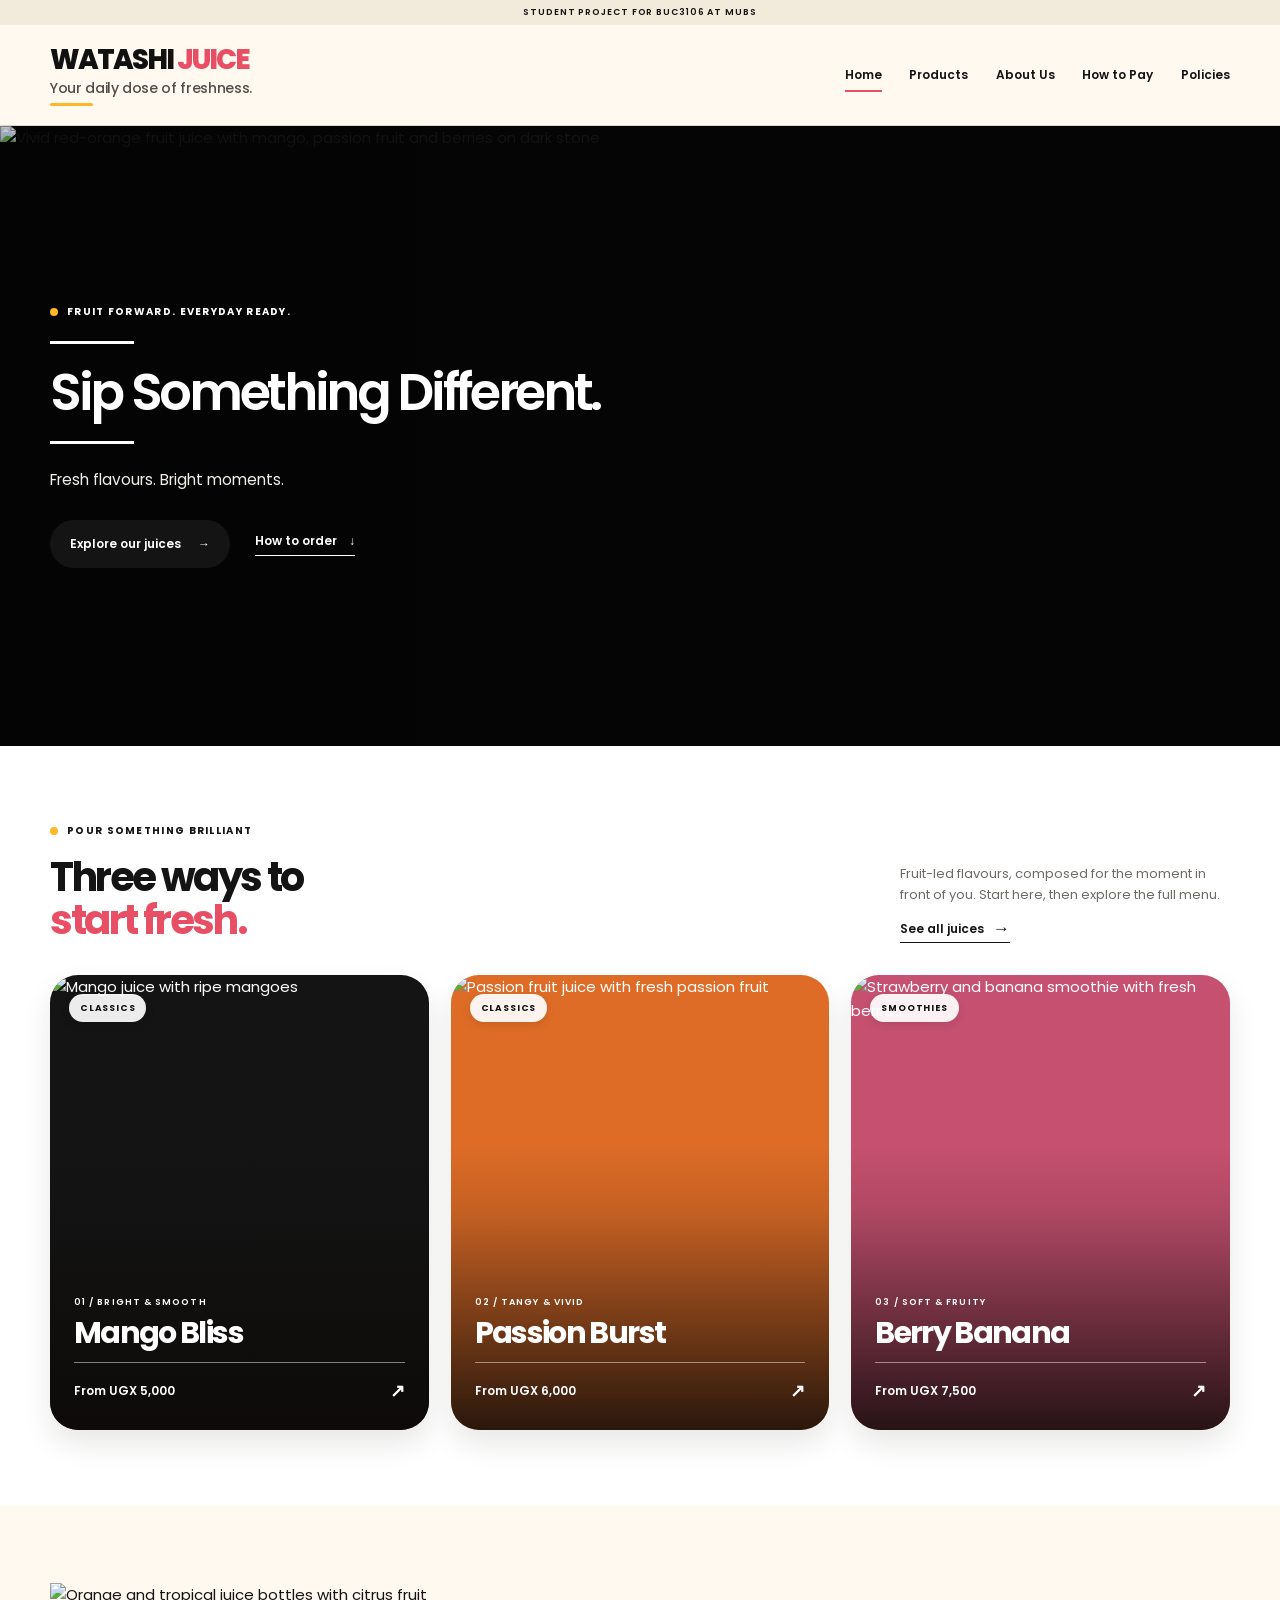
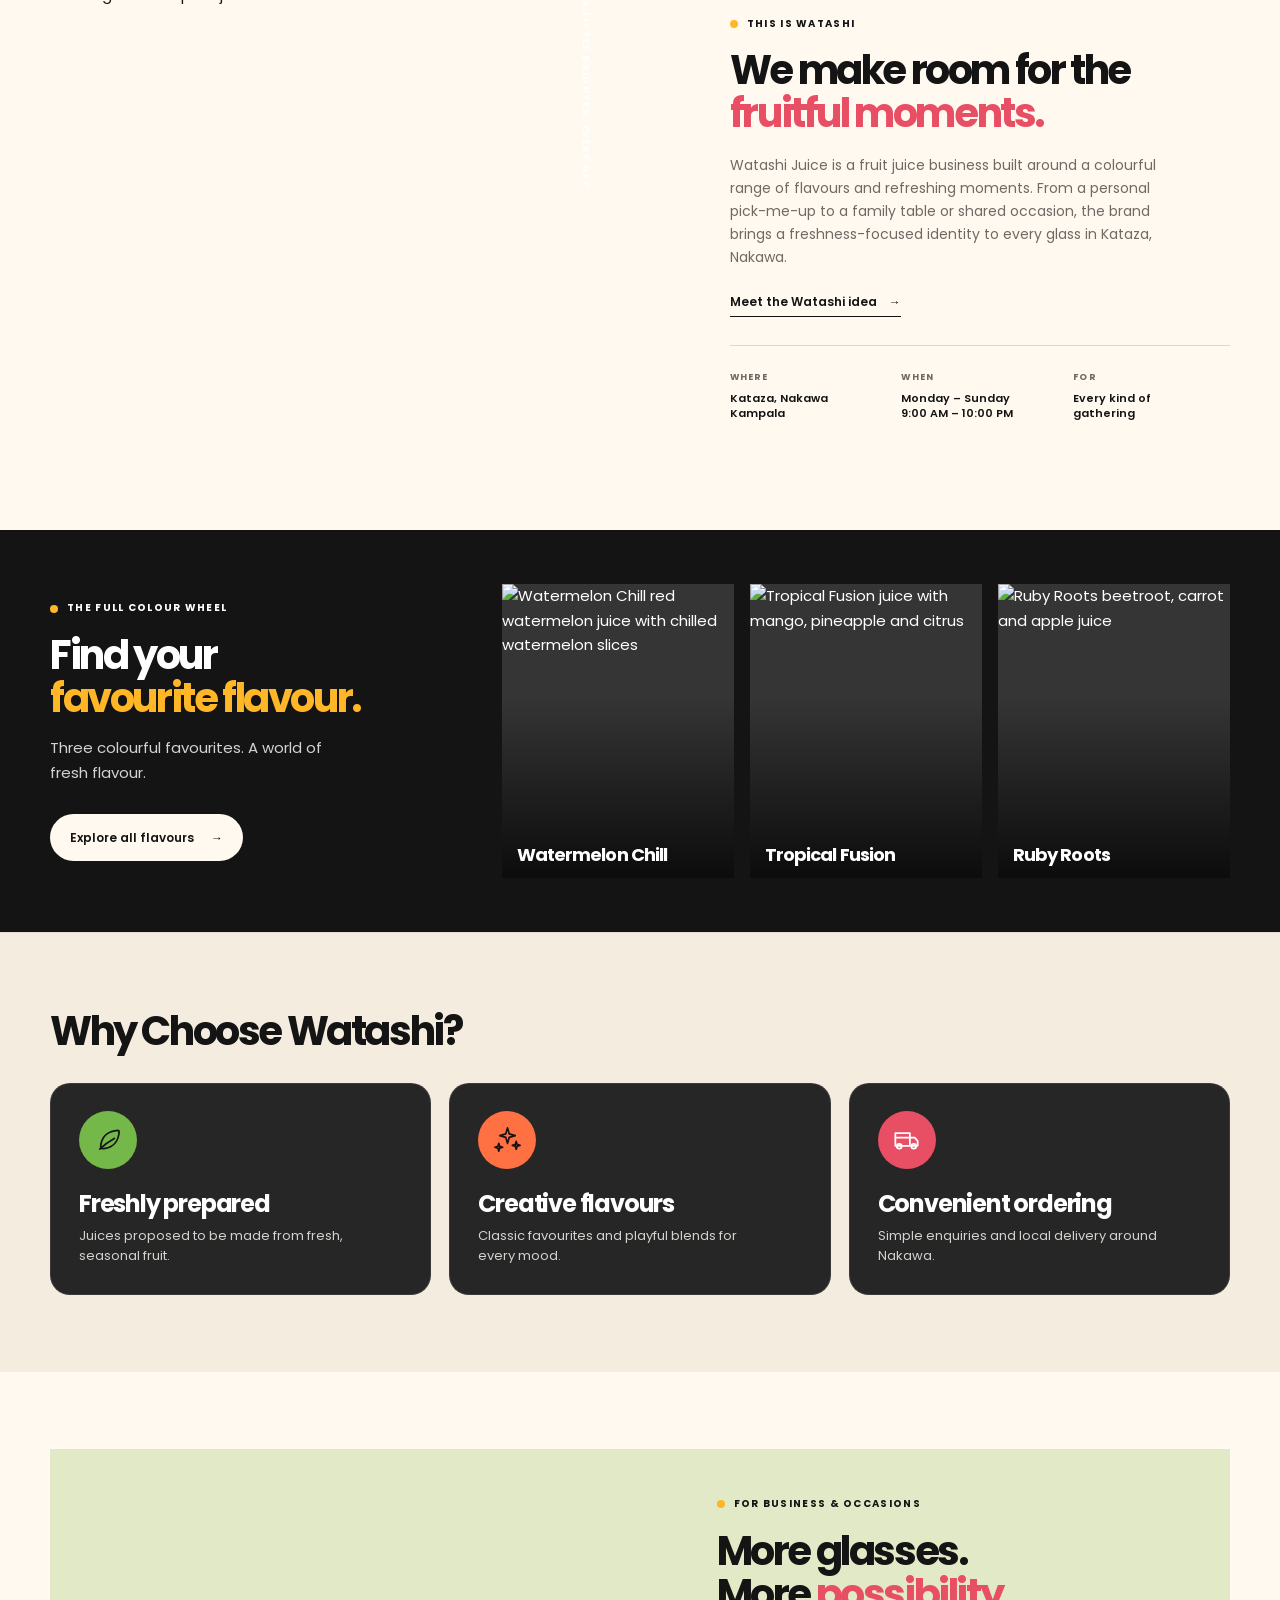
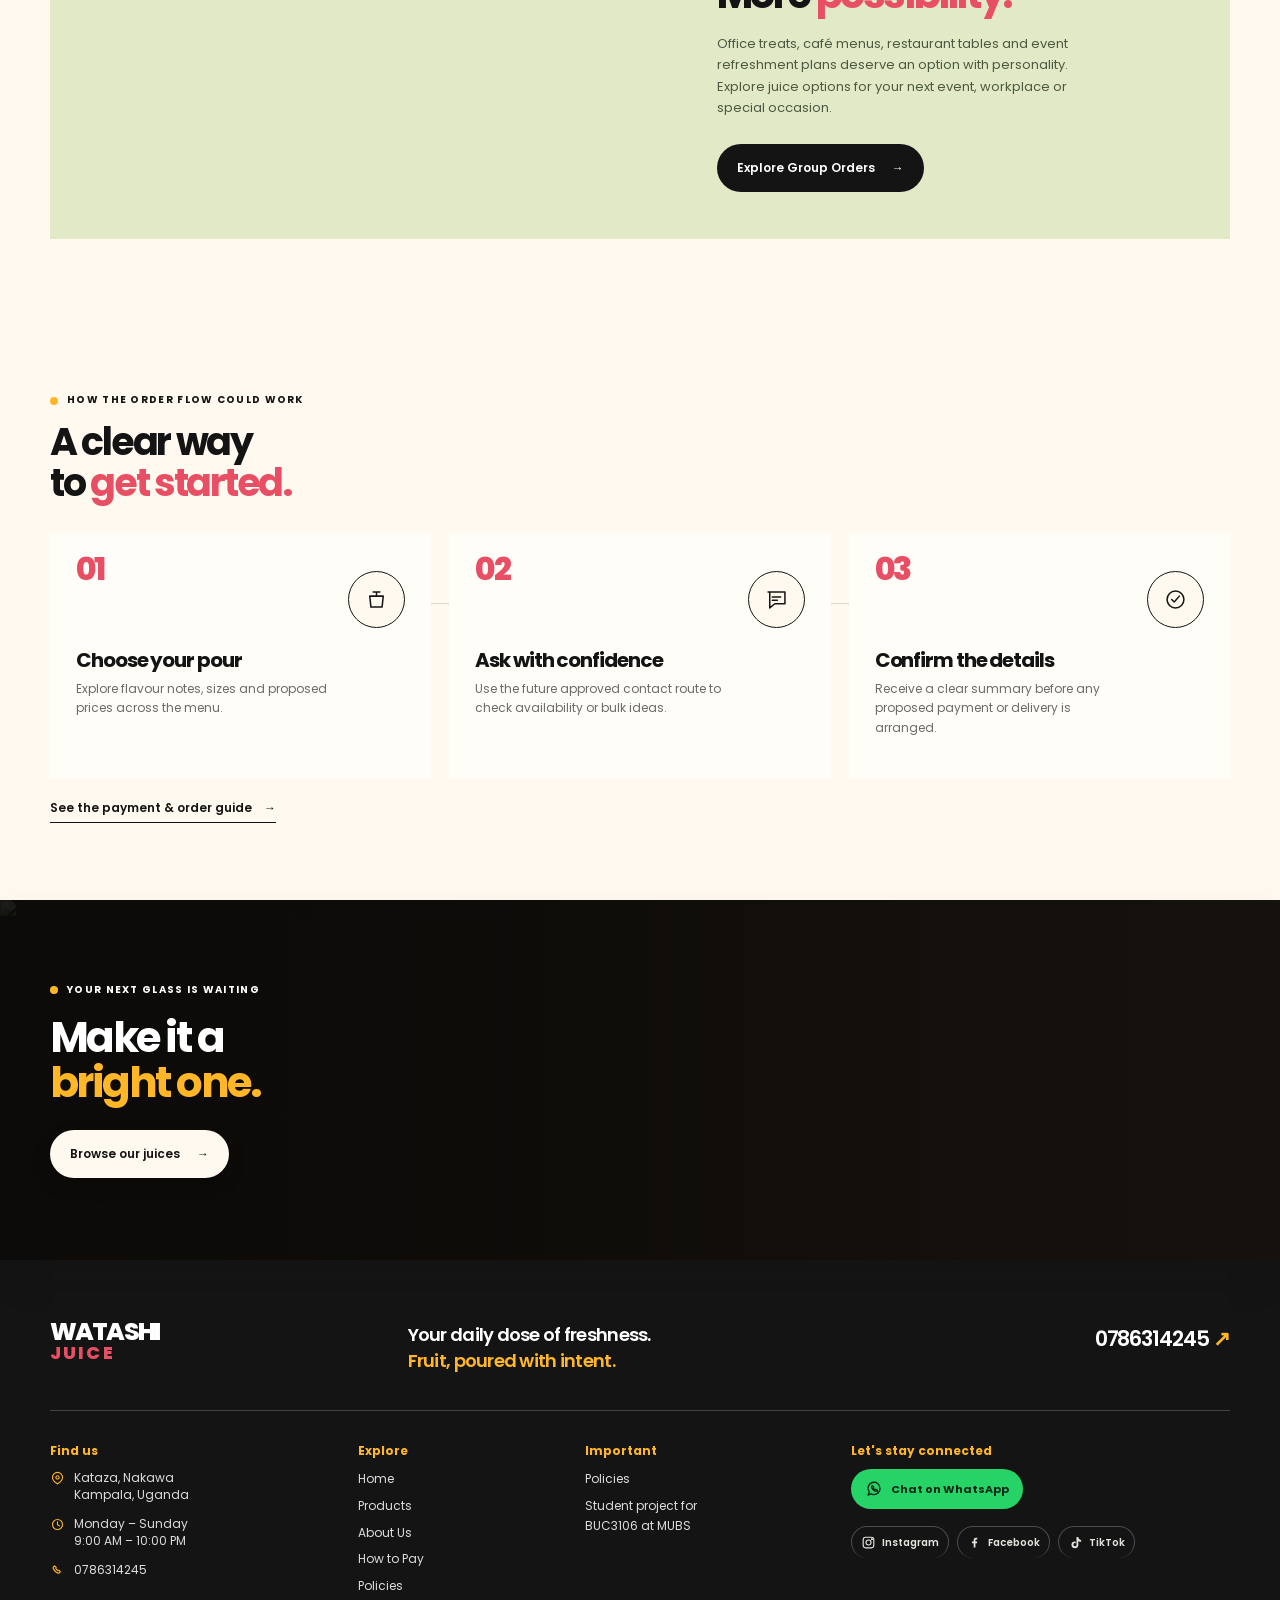
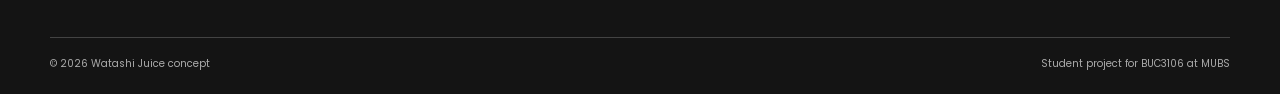
==== index.html @ 9425d9dd "Add files via upload" ====
<!doctype html>
<html lang="en">
<head>
  <meta charset="utf-8">
  <meta name="viewport" content="width=device-width, initial-scale=1">
  <meta name="description" content="Watashi Juice brings colourful fruit juice moments to Kataza, Nakawa, Kampala.">
  <title>Watashi Juice | Your daily dose of freshness.</title>
  <link rel="preconnect" href="https://fonts.googleapis.com">
  <link rel="preconnect" href="https://fonts.gstatic.com" crossorigin>
  <link href="https://fonts.googleapis.com/css2?family=Poppins:wght@400;500;600;700;800&display=swap" rel="stylesheet">
  <link rel="stylesheet" href="style.css">
  <script src="script.js" defer></script>
</head>
<body class="premium-home">
  <a class="skip-link" href="#main-content">Skip to content</a>
  <div class="project-notice">Student project for BUC3106 at MUBS</div>
  <header class="site-header">
    <div class="shell nav-wrap">
      <a class="wordmark navigation-brand" href="index.html" aria-label="Watashi Juice home"><span class="navigation-brand-name">WATASHI <em>JUICE</em></span><span class="navigation-brand-slogan">Your daily dose of freshness.</span></a>
      <button class="menu-button" type="button" aria-label="Open navigation" aria-expanded="false" aria-controls="primary-navigation"><span></span><span></span><span></span></button>
      <nav id="primary-navigation" class="primary-nav" aria-label="Primary navigation">
        <a class="active" aria-current="page" href="index.html">Home</a><a href="products.html">Products</a><a href="about.html">About Us</a><a href="pay.html">How to Pay</a><a href="policies.html">Policies</a>
      </nav>
    </div>
  </header>
  <main id="main-content">
    <section class="photo-hero">
      <img class="photo-hero-image" src="images/closing-fruit-juice.jpg" alt="Vivid red-orange fruit juice with mango, passion fruit and berries on dark stone" fetchpriority="high">
      <div class="shell photo-hero-content">
        <p class="eyebrow"><span></span> Fruit forward. Everyday ready.</p>
        <span class="hero-rule" aria-hidden="true"></span>
        <h1 class="hero-title">Sip Something Different.</h1>
        <span class="hero-rule" aria-hidden="true"></span>
        <p class="hero-support">Fresh flavours. Bright moments.</p>
        <div class="action-row"><a class="button button-dark" href="products.html">Explore our juices <span aria-hidden="true">&rarr;</span></a><a class="text-link" href="#how-it-works">How to order <span aria-hidden="true">&darr;</span></a></div>
      </div>
    </section>

    <section class="section editorial-products">
      <div class="shell"><div class="editorial-heading"><div><p class="eyebrow"><span></span> Pour something brilliant</p><h2>Three ways to<br><i>start fresh.</i></h2></div><div class="editorial-heading-side"><p>Fruit-led flavours, composed for the moment in front of you. Start here, then explore the full menu.</p><a class="featured-all-link" href="products.html">See all juices <span aria-hidden="true">&rarr;</span></a></div></div>
        <div class="editorial-product-grid">
          <a class="editorial-product feature-tall" href="products.html#product-mango"><img src="images/product-mango-bliss.png" alt="Mango juice with ripe mangoes" loading="lazy"><span class="featured-category">Classics</span><div class="editorial-product-copy"><p>01 / Bright &amp; smooth</p><h3>Mango Bliss</h3><span class="featured-price">From UGX 5,000 <b>&nearr;</b></span></div></a>
          <a class="editorial-product feature-wide" href="products.html#product-passion"><img src="images/product-passion-burst-v2.png" alt="Passion fruit juice with fresh passion fruit" loading="lazy"><span class="featured-category">Classics</span><div class="editorial-product-copy"><p>02 / Tangy &amp; vivid</p><h3>Passion Burst</h3><span class="featured-price">From UGX 6,000 <b>&nearr;</b></span></div></a>
          <a class="editorial-product feature-berry" href="products.html#product-berry"><img src="images/product-berry-banana.png" alt="Strawberry and banana smoothie with fresh berries" loading="lazy"><span class="featured-category">Smoothies</span><div class="editorial-product-copy"><p>03 / Soft &amp; fruity</p><h3>Berry Banana</h3><span class="featured-price">From UGX 7,500 <b>&nearr;</b></span></div></a>
        </div>
      </div>
    </section>

    <section class="section brand-introduction"><div class="shell brand-grid"><div class="brand-image-wrap"><img src="images/orange-tropical-juice.jpg" alt="Orange and tropical juice bottles with citrus fruit" loading="lazy"><p class="vertical-caption">A LITTLE BRIGHTER, EVERY DAY</p></div><div class="brand-copy"><p class="eyebrow"><span></span> This is Watashi</p><h2>We make room for the <i>fruitful moments.</i></h2><p>Watashi Juice is a fruit juice business built around a colourful range of flavours and refreshing moments. From a personal pick-me-up to a family table or shared occasion, the brand brings a freshness-focused identity to every glass in Kataza, Nakawa.</p><a class="arrow-link" href="about.html">Meet the Watashi idea <span aria-hidden="true">&rarr;</span></a><dl class="brand-facts"><div><dt>Where</dt><dd>Kataza, Nakawa<br>Kampala</dd></div><div><dt>When</dt><dd>9:00 AM &ndash;<br>10:00 PM</dd></div><div><dt>For</dt><dd>Every kind of<br>gathering</dd></div></dl></div></div></section>

    <section class="flavour-band"><div class="shell flavour-band-grid"><div><p class="eyebrow light-eyebrow"><span></span> The full colour wheel</p><h2>Find your<br><i>favourite flavour.</i></h2><p>Three colourful favourites. A world of fresh flavour.</p><a class="button button-cream" href="products.html">Explore all flavours <span aria-hidden="true">&rarr;</span></a></div><div class="flavour-gallery" aria-label="Featured Watashi Juice flavours"><a class="flavour-gallery-watermelon" href="products.html#product-watermelon"><img src="images/product-watermelon-chill.png" alt="Watermelon Chill red watermelon juice with chilled watermelon slices" loading="lazy"><h3>Watermelon Chill</h3></a><a class="flavour-gallery-tropical" href="products.html#product-tropical"><img src="images/product-tropical-fusion.png" alt="Tropical Fusion juice with mango, pineapple and citrus" loading="lazy"><h3>Tropical Fusion</h3></a><a class="flavour-gallery-ruby" href="products.html#product-ruby"><img src="images/product-ruby-roots.png" alt="Ruby Roots beetroot, carrot and apple juice" loading="lazy"><h3>Ruby Roots</h3></a></div></div></section>

    <section class="section why-watashi"><div class="shell"><h2>Why Choose Watashi?</h2><div class="why-watashi-grid"><article class="why-watashi-card"><div class="why-watashi-icon why-watashi-icon--fresh" aria-hidden="true"><svg viewBox="0 0 32 32"><path d="M25.5 6.5C16.8 7.1 9.8 11.8 8.2 20.9c-.5 2.9.2 4.1.2 4.1s1.3.7 4.1.2C21.7 23.7 26.4 16.7 27 8c0-.9-.6-1.5-1.5-1.5Z"/><path d="M7 26c4.6-4.6 9.5-8 15-11"/></svg></div><h3>Freshly prepared</h3><p>Juices proposed to be made from fresh, seasonal fruit.</p></article><article class="why-watashi-card"><div class="why-watashi-icon why-watashi-icon--creative" aria-hidden="true"><svg viewBox="0 0 32 32"><path d="m16 4 1.8 6.2L24 12l-6.2 1.8L16 20l-1.8-6.2L8 12l6.2-1.8L16 4Z"/><path d="m25 18 .9 3.1L29 22l-3.1.9L25 26l-.9-3.1L21 22l3.1-.9L25 18Z"/><path d="m7 20 .9 3.1L11 24l-3.1.9L7 28l-.9-3.1L3 24l3.1-.9L7 20Z"/></svg></div><h3>Creative flavours</h3><p>Classic favourites and playful blends for every mood.</p></article><article class="why-watashi-card"><div class="why-watashi-icon why-watashi-icon--convenient" aria-hidden="true"><svg viewBox="0 0 32 32"><path d="M4.5 9.5h15v13h-15zM19.5 14h5l3 3.5v5h-8z"/><path d="M8.5 25.5a2.5 2.5 0 1 0 0-5 2.5 2.5 0 0 0 0 5ZM23.5 25.5a2.5 2.5 0 1 0 0-5 2.5 2.5 0 0 0 0 5ZM4.5 14h15"/></svg></div><h3>Convenient ordering</h3><p>Simple enquiries and local delivery around Nakawa.</p></article></div></div></section>

    <section class="section supply-section"><div class="shell supply-panel"><figure class="supply-image"><img src="images/business-gathering.jpg" alt="An assortment of fruit juices arranged for a business or event gathering" loading="lazy"></figure><div><p class="eyebrow"><span></span> For business &amp; occasions</p><h2>More glasses.<br>More <i>possibility.</i></h2><p>Office treats, caf&eacute; menus, restaurant tables and event refreshment plans deserve an option with personality. Explore juice options for your next event, workplace or special occasion.</p><a class="button button-dark" href="products.html#bulk-orders">Explore Group Orders <span aria-hidden="true">&rarr;</span></a></div></div></section>

    <section id="how-it-works" class="section refined-steps"><div class="shell"><div class="refined-step-heading"><p class="eyebrow"><span></span> How the order flow could work</p><h2>A clear way<br>to <i>get started.</i></h2></div><div class="refined-step-grid"><article><span class="journey-number">01</span><div class="journey-icon" aria-hidden="true"><svg viewBox="0 0 32 32"><path d="M8 12h16l-1.4 13H9.4L8 12Zm4-5h8M16 7v5"/></svg></div><h3>Choose your pour</h3><p>Explore flavour notes, sizes and proposed prices across the menu.</p></article><article><span class="journey-number">02</span><div class="journey-icon" aria-hidden="true"><svg viewBox="0 0 32 32"><path d="M6 7h20v14H14l-6 5V7Zm5 6h10M11 17h6"/></svg></div><h3>Ask with confidence</h3><p>Use the future approved contact route to check availability or bulk ideas.</p></article><article><span class="journey-number">03</span><div class="journey-icon" aria-hidden="true"><svg viewBox="0 0 32 32"><circle cx="16" cy="16" r="10"/><path d="m11.5 16 3 3 6-7"/></svg></div><h3>Confirm the details</h3><p>Receive a clear summary before any proposed payment or delivery is arranged.</p></article></div><a class="arrow-link steps-link" href="pay.html">See the payment &amp; order guide <span aria-hidden="true">&rarr;</span></a></div></section>

    <section class="section final-pour"><div class="shell final-pour-box"><img src="images/closing-fruit-juice.jpg" alt="Vivid fruit juice with mango, passion fruit and berries on dark stone" loading="lazy"><div><p class="eyebrow"><span></span> Your next glass is waiting</p><h2>Make it a<br><i>bright one.</i></h2><a class="button button-cream" href="products.html">Browse our juices <span aria-hidden="true">&rarr;</span></a></div></div></section>
  </main>
  <footer class="site-footer unified-footer"><div class="shell"><div class="footer-top"><a class="wordmark text-only-wordmark footer-logo" href="index.html" aria-label="Watashi Juice home">WATASHI<br><em>JUICE</em></a><p>Your daily dose of freshness.<br><span>Fruit, poured with intent.</span></p><a class="footer-contact" href="tel:0786314245">0786314245 <span>&nearr;</span></a></div><div class="footer-grid"><div><h3>Find us</h3><p>Kataza, Nakawa<br>Kampala, Uganda</p><p>9:00 AM &ndash; 10:00 PM</p></div><div><h3>Explore</h3><a href="products.html">Our juices</a><a href="about.html">About Watashi</a><a href="pay.html">How to pay</a></div><div><h3>Important</h3><a href="policies.html">Policies</a><p>Student project for<br>BUC3106 at MUBS</p></div><div class="footer-connect"><h3>Let's stay connected</h3><a class="whatsapp-button" href="https://wa.me/256786314245" target="_blank" rel="noopener" aria-label="Chat with Watashi Juice on WhatsApp"><svg viewBox="0 0 24 24" aria-hidden="true"><path d="M20 11.4a8 8 0 0 1-11.8 7L4 20l1.7-4.1A8 8 0 1 1 20 11.4Z"/><path d="M9.1 8.1c.2-.5.5-.5.8-.5h.4c.2 0 .4.1.5.4l.7 1.6c.1.3.1.5-.1.7l-.5.6c.5 1 1.3 1.8 2.3 2.3l.6-.5c.2-.2.4-.2.7-.1l1.6.7c.3.1.4.3.4.5v.4c0 .3 0 .6-.5.8-.5.2-1.1.3-2 .1-1-.3-2.1-1-3.1-2s-1.7-2.1-2-3.1c-.2-.9-.1-1.5.1-2Z"/></svg> Chat on WhatsApp</a><span class="footer-phone">0786314245</span><div class="social-placeholders" aria-label="Social media accounts pending confirmation"><span class="social-link" role="link" aria-disabled="true" tabindex="0" title="Official account pending confirmation"><svg viewBox="0 0 24 24" aria-hidden="true"><rect x="3.5" y="3.5" width="17" height="17" rx="4"/><circle cx="12" cy="12" r="4"/><circle cx="17.5" cy="6.8" r=".8" fill="currentColor" stroke="none"/></svg>Instagram</span><span class="social-link" role="link" aria-disabled="true" tabindex="0" title="Official account pending confirmation"><svg viewBox="0 0 24 24" aria-hidden="true"><path d="M13.5 20v-7h2.4l.4-2.8h-2.8V8.4c0-.8.2-1.4 1.4-1.4h1.5V4.5c-.3 0-1.1-.1-2.1-.1-2.1 0-3.6 1.3-3.6 3.7v2.1H8v2.8h2.7v7h2.8Z"/></svg>Facebook</span><span class="social-link" role="link" aria-disabled="true" tabindex="0" title="Official account pending confirmation"><svg viewBox="0 0 24 24" aria-hidden="true"><path d="M14.8 4.5v10.1a3.5 3.5 0 1 1-2.7-3.4V8.3c2 .7 3.5 2 4.7 3.6V8.5c-1-.4-1.7-1.3-1.7-2.5v-1.5h-.3Z"/></svg>TikTok</span></div></div></div><div class="footer-bottom"><span>&copy; <span data-year></span> Watashi Juice concept</span><span>Student project for BUC3106 at MUBS</span></div></div></footer>
</body>
</html>
---- style.css ----
/* Watashi Juice: shared visual system and CSS fruit illustrations */
:root { --ink:#141414; --mango:#ffb627; --orange:#ff7043; --berry:#e94f64; --lime:#74b84a; --cream:#fff9ef; --white:#fff; --muted:#6e6a65; --line:rgba(20,20,20,.14); --shadow:0 14px 36px rgba(20,20,20,.12); }
* { box-sizing:border-box; }
html { scroll-behavior:smooth; }
body { margin:0; background:var(--cream); color:var(--ink); font-family:Poppins, sans-serif; font-size:15px; line-height:1.65; }
body.menu-open { overflow:hidden; }
a { color:inherit; text-decoration:none; }
img { max-width:100%; }
button { font:inherit; }
:focus-visible { outline:3px solid var(--berry); outline-offset:4px; }
.shell { width:min(1180px, calc(100% - 40px)); margin-inline:auto; }
.section { padding:108px 0; }
.skip-link { position:fixed; z-index:99; left:16px; top:-70px; background:var(--ink); color:#fff; padding:10px 16px; border-radius:0 0 10px 10px; transition:top .2s; }
.skip-link:focus { top:0; }
.project-notice { background:var(--ink); color:#fff; text-align:center; padding:7px 18px; font-size:11px; font-weight:600; letter-spacing:.025em; }
.site-header { background:var(--cream); border-bottom:1px solid var(--line); position:relative; z-index:10; }
.nav-wrap { min-height:87px; display:flex; align-items:center; justify-content:space-between; gap:22px; }
.wordmark { font-size:18px; font-weight:800; line-height:.72; letter-spacing:-.065em; display:inline-block; position:relative; padding-left:29px; }
.wordmark em { color:var(--berry); font-style:normal; letter-spacing:.09em; font-size:.7em; }
.wordmark-mark { display:grid; place-items:center; position:absolute; left:0; top:0; width:25px; height:25px; background:var(--mango); border-radius:50% 50% 48% 48%; font-size:11px; letter-spacing:-.08em; }
.primary-nav { display:flex; align-items:center; gap:26px; font-size:12px; font-weight:600; }
.primary-nav > a:not(.nav-cta) { position:relative; }
.primary-nav > a:not(.nav-cta)::after { content:""; position:absolute; height:2px; left:0; bottom:-7px; width:0; background:var(--berry); transition:width .22s ease; }
.primary-nav > a:hover::after, .primary-nav > a.active::after { width:100%; }
.nav-cta { background:var(--mango); border-radius:999px; padding:11px 17px; margin-left:2px; white-space:nowrap; transition:transform .2s, background .2s; }
.nav-cta:hover { background:var(--orange); transform:translateY(-2px); }
.menu-button { display:none; background:transparent; border:0; padding:8px; cursor:pointer; }
.menu-button span { display:block; width:26px; height:2px; background:var(--ink); margin:5px 0; transition:.2s; }
h1,h2,h3,p { margin-top:0; }
h1,h2,h3 { line-height:1.03; letter-spacing:-.055em; }
h1 { font-size:clamp(48px, 6vw, 86px); font-weight:800; }
h2 { font-size:clamp(34px, 4vw, 56px); font-weight:700; }
h3 { font-weight:700; }
h1 i,h2 i { color:var(--berry); font-style:normal; }
.eyebrow { margin-bottom:17px; text-transform:uppercase; letter-spacing:.13em; font-size:10px; font-weight:700; display:flex; align-items:center; gap:9px; }
.eyebrow span { height:8px; width:8px; background:var(--mango); border-radius:50%; display:inline-block; }
.light-eyebrow { color:#fff; }
.light-eyebrow span { background:var(--mango); }
.button { display:inline-flex; align-items:center; justify-content:center; gap:17px; padding:14px 20px; border-radius:999px; font-size:12px; font-weight:600; transition:transform .2s ease, box-shadow .2s ease, background .2s ease; }
.button:hover { transform:translateY(-3px); box-shadow:0 10px 20px rgba(20,20,20,.15); }
.button-dark { background:var(--ink); color:#fff; }
.button-cream { background:var(--cream); color:var(--ink); }
.button-orange { background:var(--orange); }
.text-link,.arrow-link { display:inline-flex; align-items:center; gap:12px; font-size:12px; font-weight:600; border-bottom:1px solid var(--ink); padding-bottom:4px; transition:gap .2s; }
.text-link:hover,.arrow-link:hover { gap:18px; }
.hero { overflow:hidden; }
.home-hero { min-height:650px; background:var(--cream); }
.hero-grid { min-height:650px; display:grid; grid-template-columns:1fr 1.08fr; align-items:center; gap:30px; }
.hero-copy { position:relative; z-index:2; padding:70px 0; }
.hero-copy h1 { margin-bottom:21px; }
.hero-lede { max-width:465px; color:#4d4b48; margin-bottom:29px; font-size:15px; }
.action-row { display:flex; align-items:center; flex-wrap:wrap; gap:25px; }
.hero-meta { display:flex; align-items:center; flex-wrap:wrap; gap:7px; margin-top:35px; color:#5d5955; font-size:11px; }
.hero-meta b { color:var(--ink); margin-left:5px; }
.availability-dot { width:8px; height:8px; background:var(--lime); border-radius:50%; }
.hero-art { height:650px; position:relative; margin-right:calc((min(1180px, 100vw - 40px) - 100vw)/2); min-width:580px; overflow:hidden; background:var(--mango); clip-path:polygon(13% 0,100% 0,100% 100%,0 100%,0 25%); }
.hero-art::before { content:""; width:560px; height:560px; border-radius:50%; border:2px solid rgba(20,20,20,.08); position:absolute; left:12%; top:65px; }
.burst { position:absolute; width:185px; height:185px; border-radius:48% 52% 57% 43%; }
.burst-one { background:var(--orange); right:3%; top:9%; }
.burst-two { background:var(--berry); left:5%; bottom:-80px; }
.spark { position:absolute; font-size:31px; font-weight:400; }
.spark-one { right:27%; top:16%; }.spark-two { left:13%; top:31%; font-size:19px; }
.juice-bottle { position:absolute; width:132px; height:315px; border-radius:28px 28px 32px 32px; bottom:82px; box-shadow:inset -11px 0 11px rgba(0,0,0,.09), 14px 22px 17px rgba(20,20,20,.18); transform-origin:bottom; }
.juice-bottle::before { content:""; position:absolute; left:22px; top:-40px; width:88px; height:46px; background:inherit; border-radius:14px 14px 3px 3px; box-shadow:inset -8px 0 8px rgba(0,0,0,.08); }
.bottle-back { background:#c94859; transform:rotate(-13deg); left:34%; height:285px; bottom:102px; }.bottle-front { background:var(--orange); left:54%; transform:rotate(8deg); }
.bottle-cap { position:absolute; z-index:1; left:31px; top:-53px; width:70px; height:17px; background:var(--ink); border-radius:5px 5px 2px 2px; }
.bottle-label { position:absolute; text-align:center; left:16px; top:100px; background:var(--cream); width:100px; height:116px; padding-top:20px; font-size:30px; font-weight:800; line-height:.74; border-radius:4px; letter-spacing:-.08em; }.bottle-label b { display:block; font-size:10px; font-weight:700; letter-spacing:-.06em; line-height:1.1; margin-top:10px; text-transform:uppercase; }
.fruit { position:absolute; z-index:3; }.fruit-mango { height:91px; width:125px; background:#f7b000; border-radius:65% 35% 61% 39% / 58% 51% 49% 42%; transform:rotate(-35deg); box-shadow:inset -13px -10px 0 rgba(232,125,0,.18); }.fruit-mango i { position:absolute; width:52px; height:23px; background:var(--lime); border-radius:100% 0 100% 0; transform:rotate(20deg); top:-11px; right:0; }.fruit-one { left:13%; top:13%; }.fruit-berry { width:59px; height:59px; border-radius:50%; background:#bb304d; box-shadow:inset -10px -8px 0 #8f253e; }.berry-one { right:18%; bottom:19%; }.berry-two { left:19%; bottom:23%; width:42px; height:42px; }.fruit-citrus { width:103px; height:103px; background:#ff9336; border:8px solid #ed6f20; border-radius:50%; }.fruit-citrus::after { content:""; position:absolute; inset:17px; border-radius:50%; background:repeating-conic-gradient(#ffd06b 0 25deg,#ffb545 25deg 29deg); }.citrus-one { right:7%; bottom:7%; transform:rotate(24deg); }.leaf { position:absolute; width:78px; height:31px; border-radius:100% 0 100% 0; background:var(--lime); z-index:2; }.leaf-one { right:4%; bottom:27%; transform:rotate(-22deg); }.leaf-two { left:19%; top:42%; transform:rotate(41deg) scale(.67); }.art-stamp { position:absolute; z-index:4; right:8%; bottom:38%; transform:rotate(-7deg); color:var(--ink); text-transform:uppercase; font-size:9px; font-weight:600; line-height:1.15; letter-spacing:.1em; }.art-stamp b { font-size:17px; letter-spacing:-.06em; }
.section-heading { margin-bottom:48px; }.split-heading { display:flex; justify-content:space-between; align-items:end; gap:30px; }.split-heading h2,.centered-heading h2 { margin-bottom:0; }.side-intro { max-width:350px; color:#5d5955; margin-bottom:3px; }.centered-heading { text-align:center; }.centered-heading .eyebrow { justify-content:center; }
.feature-section { background:#fff; }.featured-grid { display:grid; grid-template-columns:repeat(3,1fr); gap:20px; }.flavour-tile { min-height:411px; padding:23px; position:relative; overflow:hidden; border-radius:4px; display:flex; flex-direction:column; justify-content:space-between; transition:transform .25s ease; }.flavour-tile:hover { transform:translateY(-7px); }.tile-top { display:flex; justify-content:space-between; font-size:10px; text-transform:uppercase; letter-spacing:.08em; font-weight:600; position:relative; z-index:2; }.tile-bottom { display:flex; align-items:end; justify-content:space-between; position:relative; z-index:4; }.tile-bottom h3 { font-size:34px; margin:0; }.tile-bottom a { background:var(--ink); color:#fff; display:grid; place-items:center; width:40px; height:40px; border-radius:50%; font-size:16px; transition:transform .2s; }.tile-bottom a:hover { transform:rotate(45deg); }.tile-mango { background:#ffd655; }.tile-passion { background:#f47f87; }.tile-berry { background:#b59bd7; }.mini-bottle { width:107px; height:247px; position:absolute; left:36%; top:75px; border-radius:22px 22px 25px 25px; box-shadow:inset -9px 0 9px rgba(0,0,0,.11),12px 15px 15px rgba(20,20,20,.13); transform:rotate(10deg); text-align:center; }.mini-bottle::before { content:""; position:absolute; left:19px; top:-37px; width:70px; height:42px; background:inherit; border-radius:12px 12px 2px 2px; }.mini-bottle::after { content:""; position:absolute; width:55px; height:13px; background:var(--ink); border-radius:3px; top:-47px; left:26px; }.mini-bottle b { display:block; background:var(--cream); margin:78px 12px 0; padding:16px 0 4px; font-size:28px; letter-spacing:-.1em; line-height:1; }.mini-bottle small { display:block; background:var(--cream); margin:0 12px; padding:0 3px 13px; font-size:9px; line-height:1.05; text-transform:uppercase; font-weight:700; }.mango-mini { background:var(--orange); }.passion-mini { background:#6d3d95; }.berry-mini { background:#e94f64; }.slice { position:absolute; border-radius:50%; }.slice-mango { width:130px; height:130px; background:#f48c1d; left:-39px; bottom:51px; }.slice-mango::after { content:""; position:absolute; inset:14px; border-radius:50%; background:#ffca42; }.slice-passion { right:-24px; bottom:58px; width:120px; height:120px; background:#562877; border:8px solid #6d3d95; }.slice-passion::after { content:""; position:absolute; inset:18px; border-radius:50%; background:radial-gradient(circle,#32205a 0 3px,transparent 4px) 0 0/19px 19px,#f0bb32; }.berry-cluster { position:absolute; right:22px; bottom:62px; }.berry-cluster i { display:inline-block; background:#a1355b; width:46px; height:46px; border-radius:50%; margin:-5px; box-shadow:inset -7px -6px rgba(77,13,48,.19); }
.why-section { background:var(--ink); color:#fff; }.why-grid { display:grid; grid-template-columns:.9fr 1.1fr; align-items:center; gap:85px; }.why-art { min-height:454px; background:var(--orange); position:relative; overflow:hidden; border-radius:50% 50% 0 0; }.orange-glass { width:165px; height:239px; position:absolute; border:8px solid rgba(255,255,255,.85); border-top:0; border-radius:0 0 40px 40px; left:31%; top:116px; }.orange-glass::before { content:""; background:#ffc136; position:absolute; inset:42px 8px 8px; border-radius:0 0 27px 27px; }.orange-glass span { width:21px; height:151px; background:var(--cream); position:absolute; z-index:2; transform:rotate(25deg); right:27px; top:-39px; }.orange-half { width:215px; height:108px; border-radius:215px 215px 0 0; background:#ffbd2d; position:absolute; left:-44px; bottom:0; border:10px solid #f09025; }.orange-half::after { content:""; position:absolute; inset:23px 32px 0; border-radius:180px 180px 0 0; background:repeating-conic-gradient(#ffd86a 0 27deg,#f7a51d 27deg 31deg); }.orange-leaf { height:76px; width:27px; background:var(--lime); border-radius:100% 0 100% 0; transform:rotate(49deg); position:absolute; right:48px; top:68px; }.round-text { position:absolute; right:17px; bottom:42px; font-size:9px; writing-mode:vertical-rl; letter-spacing:.1em; }.why-copy h2 { color:#fff; margin-bottom:38px; }.reason-list { border-top:1px solid rgba(255,255,255,.25); }.reason-list article { display:grid; grid-template-columns:50px 1fr; gap:13px; padding:19px 0; border-bottom:1px solid rgba(255,255,255,.25); }.reason-list article>span { color:var(--mango); font-size:11px; font-weight:600; }.reason-list h3 { margin:0 0 5px; font-size:17px; letter-spacing:-.035em; }.reason-list p { margin:0; max-width:400px; font-size:12px; color:#d9d7d3; }
.occasions-section { background:#fff; }.occasion-grid { display:grid; grid-template-columns:repeat(3,1fr); gap:19px; margin-top:50px; }.occasion-card { min-height:260px; padding:24px; display:flex; justify-content:space-between; position:relative; overflow:hidden; transition:transform .25s; }.occasion-card:hover { transform:translateY(-6px); }.occasion-card .number { font-size:11px; font-weight:600; }.occasion-card div { align-self:end; position:relative; z-index:2; }.occasion-card p { font-size:11px; margin:0 0 4px; text-transform:uppercase; letter-spacing:.12em; }.occasion-card h3 { margin:0; font-size:38px; }.occasion-icon { font-size:90px; line-height:1; position:absolute; right:20px; bottom:12px; opacity:.9; }.occasion-you { background:#ffe0a0; }.occasion-office { background:#add99b; }.occasion-event { background:#fca4b2; }
.steps-section { background:var(--cream); }.steps-grid { display:grid; grid-template-columns:repeat(3,1fr); }.steps-grid article { padding:27px 30px 25px; min-height:260px; border-left:1px solid var(--line); }.steps-grid article:last-child { border-right:1px solid var(--line); }.step-count { color:var(--berry); font-size:11px; font-weight:700; }.step-icon { width:44px; height:44px; display:grid; place-items:center; border-radius:50%; margin:38px 0 22px; font-size:22px; }.icon-fruit { background:var(--mango); }.icon-message { background:var(--lime); }.icon-sun { background:var(--orange); }.steps-grid h3 { font-size:18px; margin:0 0 8px; }.steps-grid p { margin:0; color:var(--muted); font-size:12px; max-width:265px; }
.cta-section { padding-top:0; }.cta-box { min-height:286px; background:var(--berry); color:#fff; padding:46px 63px; display:flex; align-items:center; justify-content:space-between; overflow:hidden; position:relative; }.cta-box h2 { margin:0; color:#fff; }.cta-box h2 i { color:var(--mango); }.cta-box .button { position:relative; z-index:3; }.cta-citrus { position:absolute; width:270px; height:270px; background:var(--mango); border-radius:50%; right:16%; bottom:-145px; border:20px solid #f89532; }.cta-citrus::after { content:""; position:absolute; inset:42px; background:repeating-conic-gradient(#fff8de 0 24deg,#ffba2f 24deg 29deg); border-radius:50%; }.cta-berry { position:absolute; height:130px; width:130px; background:#b2294e; border-radius:50%; right:-34px; top:-28px; }
.site-footer { background:var(--ink); color:#fff; padding:70px 0 21px; }.footer-top { display:grid; grid-template-columns:1fr 1.3fr 1fr; align-items:start; border-bottom:1px solid rgba(255,255,255,.2); padding-bottom:46px; }.footer-logo { font-size:25px; color:#fff; }.footer-logo .wordmark-mark { color:var(--ink); width:31px; height:31px; font-size:13px; }.footer-top>p { margin:0; font-size:20px; line-height:1.45; font-weight:600; letter-spacing:-.04em; }.footer-top>p span { color:var(--mango); }.footer-contact { justify-self:end; font-size:24px; font-weight:600; letter-spacing:-.05em; }.footer-contact span { color:var(--mango); }.footer-grid { display:grid; grid-template-columns:1.25fr 1fr 1fr .6fr; gap:25px; padding:41px 0; }.footer-grid h3 { margin:0 0 12px; font-size:12px; color:var(--mango); letter-spacing:0; }.footer-grid p,.footer-grid a { color:#ddd; font-size:12px; margin:0 0 7px; display:block; }.footer-grid a:hover { color:var(--mango); }.footer-orb { width:85px; height:85px; border-radius:50%; background:var(--mango); color:var(--ink); justify-self:end; position:relative; display:grid; place-items:center; font-size:33px; font-weight:800; letter-spacing:-.12em; }.footer-orb small { position:absolute; font-size:7px; line-height:1; letter-spacing:.05em; right:-13px; bottom:6px; }.footer-bottom { border-top:1px solid rgba(255,255,255,.2); padding-top:18px; display:flex; justify-content:space-between; color:#aaa; font-size:10px; }
/* Product catalogue */
.page-hero { overflow:hidden; }.page-hero-grid { min-height:450px; display:grid; grid-template-columns:1fr 1fr; align-items:center; gap:40px; }.page-hero-grid h1 { margin-bottom:15px; }.page-hero-grid > div > p:not(.eyebrow) { max-width:465px; color:var(--muted); }.hero-tags { display:flex; gap:8px; flex-wrap:wrap; margin-top:23px; }.hero-tags span { border:1px solid var(--ink); border-radius:999px; padding:6px 11px; font-size:10px; font-weight:600; }.page-hero-art { min-height:450px; position:relative; background:#ffcb5b; overflow:hidden; }.product-hero-art::before { content:""; position:absolute; width:390px; height:390px; border:1px solid rgba(20,20,20,.13); border-radius:50%; left:15%; top:28px; }.product-sun { position:absolute; width:210px; height:210px; background:#ee8976; border-radius:50%; right:-48px; top:30px; }.catalogue-back { background:#6d3d95; height:250px; left:26%; bottom:45px; transform:rotate(-13deg); }.catalogue-front { background:var(--orange); left:48%; bottom:32px; transform:rotate(7deg); }.catalogue-front,.catalogue-back { width:112px; }.catalogue-front::before,.catalogue-back::before { width:76px; left:18px; }.catalogue-front .bottle-cap,.catalogue-back .bottle-cap { width:61px; left:25px; }.catalogue-front .bottle-label,.catalogue-back .bottle-label { left:11px; top:74px; width:90px; height:103px; padding-top:16px; font-size:27px; }.catalogue-citrus { left:8%; bottom:24px; transform:scale(.75); }.catalogue-berry { right:10%; bottom:13%; width:75px; height:75px; }.product-section { background:#fff; }.catalogue-note { display:flex; align-items:center; gap:14px; background:#fff1ce; padding:16px 19px; margin-bottom:37px; }.catalogue-note p { margin:0; font-size:11px; }.note-star { background:var(--mango); display:grid; place-items:center; border-radius:50%; flex:none; width:35px; height:35px; font-size:17px; }.product-grid { display:grid; grid-template-columns:repeat(4,1fr); gap:20px; }.product-card { background:#fff; border:1px solid var(--line); min-width:0; transition:box-shadow .25s,transform .25s; }.product-card:hover { transform:translateY(-5px); box-shadow:var(--shadow); }.product-media { height:248px; position:relative; overflow:hidden; display:grid; place-items:center; }.product-number { position:absolute; top:14px; left:16px; font-size:10px; font-weight:600; z-index:4; }.product-bottle { width:87px; height:184px; position:relative; z-index:2; border-radius:19px 19px 21px 21px; box-shadow:inset -7px 0 9px rgba(0,0,0,.11), 9px 10px 11px rgba(20,20,20,.14); transform:rotate(7deg); text-align:center; }.product-bottle::before { content:""; position:absolute; left:16px; top:-29px; width:56px; height:34px; background:inherit; border-radius:9px 9px 2px 2px; }.product-bottle::after { content:""; position:absolute; left:21px; top:-37px; width:47px; height:10px; background:var(--ink); border-radius:3px; }.product-bottle b { display:block; background:var(--cream); color:var(--ink); margin:57px 9px 0; padding:11px 0 1px; font-size:25px; line-height:1; letter-spacing:-.12em; }.product-bottle small { display:block; background:var(--cream); color:var(--ink); margin:0 9px; padding:0 2px 8px; font-size:7px; font-weight:700; line-height:1.1; text-transform:uppercase; }.media-fruit { position:absolute; z-index:1; }.media-mango { background:#ffe1a0; }.media-mango .product-bottle { background:var(--orange); }.fruit-mango-small { width:97px; height:63px; background:#f5b400; border-radius:65% 35% 61% 39%; right:-11px; bottom:26px; transform:rotate(-30deg); }.media-pineapple { background:#e2f0b6; }.media-pineapple .product-bottle { background:#f4bb27; }.pineapple-shape { width:73px; height:95px; background:#f5bc28; border-radius:44% 44% 52% 52%; left:12px; bottom:21px; }.pineapple-shape::after { content:""; position:absolute; width:55px; height:46px; top:-25px; left:10px; background:repeating-conic-gradient(from 50deg,transparent 0 25deg,#629647 25deg 33deg); clip-path:polygon(50% 0,62% 45%,90% 12%,72% 54%,100% 62%,61% 65%,67% 100%,45% 70%,20% 100%,34% 65%,0 61%,27% 52%,7% 15%,40% 43%); }.media-passion { background:#d7bbe3; }.media-passion .product-bottle { background:#6d3d95; }.passion-shape { width:85px; height:85px; border-radius:50%; background:#5c2f82; border:7px solid #6c3d94; right:7px; bottom:18px; }.passion-shape::after { content:""; position:absolute; inset:14px; border-radius:50%; background:radial-gradient(circle,#43235f 0 3px,transparent 4px) 0 0/15px 15px,#f1bf30; }.media-watermelon { background:#f8b7bd; }.media-watermelon .product-bottle { background:#db5461; }.watermelon-shape { width:117px; height:58px; border-radius:0 0 117px 117px; background:#e84f60; border-bottom:10px solid #79b848; right:-20px; bottom:25px; transform:rotate(-15deg); }.watermelon-shape::after { content:"•  •  •"; letter-spacing:7px; color:#481a24; position:absolute; top:4px; left:22px; font-size:13px; }.media-orange { background:#ffd891; }.media-orange .product-bottle { background:#ff8838; }.orange-shape { width:103px; height:103px; border-radius:50%; background:repeating-conic-gradient(#ffda70 0 24deg,#ffae29 24deg 28deg); border:9px solid #f28726; left:-21px; bottom:21px; }.media-tropical { background:#c7e4b8; }.media-tropical .product-bottle { background:var(--lime); }.tropical-shape { width:80px; height:80px; background:#fabe24; border-radius:50%; right:13px; bottom:23px; }.tropical-shape::before { content:""; width:39px; height:17px; background:#65a248; border-radius:100% 0 100% 0; position:absolute; top:-6px; right:-5px; }.media-berry { background:#f1b9c4; }.media-berry .product-bottle { background:#b83b59; }.berry-shape { width:83px; height:83px; border-radius:50%; background:#a32e51; box-shadow:inset -12px -9px #81223f; left:0; bottom:16px; }.media-ruby { background:#dcb5a0; }.media-ruby .product-bottle { background:#9e3344; }.ruby-shape { width:92px; height:92px; border-radius:35% 65% 55% 45%; background:#b63f53; right:8px; bottom:19px; transform:rotate(-17deg); }.product-details { padding:18px 17px 15px; min-height:180px; display:flex; flex-direction:column; justify-content:space-between; }.product-details h2 { font-size:19px; margin-bottom:7px; letter-spacing:-.04em; }.product-details p { font-size:11px; color:var(--muted); line-height:1.55; margin:0; }.product-action { display:flex; align-items:end; justify-content:space-between; margin-top:18px; }.product-action strong { font-size:15px; letter-spacing:-.04em; line-height:1.1; }.product-action strong small { display:block; color:var(--berry); font-size:8px; letter-spacing:.08em; }.round-arrow { display:grid; place-items:center; width:34px; height:34px; background:var(--ink); color:#fff; border-radius:50%; transition:transform .2s; }.round-arrow:hover { transform:rotate(45deg); }.bulk-section { background:var(--cream); }.bulk-grid { display:grid; grid-template-columns:1fr 1fr; align-items:center; min-height:410px; gap:50px; }.bulk-grid h2 { margin-bottom:18px; }.bulk-grid>div>p:not(.eyebrow) { color:var(--muted); max-width:430px; }.bulk-visual { height:360px; background:var(--lime); position:relative; overflow:hidden; }.crate { position:absolute; bottom:43px; right:13%; width:305px; height:158px; background:#a45c31; border:11px solid #7d401e; box-shadow:inset 0 28px rgba(255,255,255,.12); display:flex; align-items:end; justify-content:space-around; padding:0 24px; }.crate::before,.crate::after { content:""; position:absolute; background:#7d401e; width:100%; height:11px; left:0; }.crate::before { top:42px; }.crate::after { top:91px; }.crate i { position:relative; z-index:1; width:49px; height:132px; background:var(--orange); border-radius:12px 12px 6px 6px; }.crate i::before { content:""; position:absolute; width:27px; height:21px; background:inherit; left:11px; top:-18px; }.crate i:nth-child(2) { background:#b3385a; height:149px; }.crate i:nth-child(3) { background:#6d3d95; height:139px; }.crate i:nth-child(4) { background:var(--mango); height:154px; }.bulk-bulkberry { position:absolute; width:107px; height:107px; background:#b13655; border-radius:50%; right:13px; top:21px; }.bulk-leaf { position:absolute; width:108px; height:42px; background:#4d8f40; border-radius:100% 0 100% 0; left:15px; top:20px; transform:rotate(-15deg); }.enquiry-section { background:#fff; padding-top:76px; }.enquiry-box { background:#f8d67b; padding:36px 47px; display:grid; grid-template-columns:72px 1fr auto; gap:25px; align-items:center; }.enquiry-icon { display:grid; place-items:center; background:var(--orange); border-radius:50%; width:68px; height:68px; font-size:29px; }.enquiry-box .eyebrow { margin-bottom:9px; }.enquiry-box h2 { font-size:27px; margin-bottom:8px; }.enquiry-box p:not(.eyebrow) { font-size:11px; max-width:570px; margin:0; }
/* About */
.about-hero { background:var(--cream); overflow:hidden; }.about-hero-layout { min-height:524px; display:grid; grid-template-columns:.9fr 1.1fr; gap:40px; align-items:center; }.about-title h1 { margin:0 0 17px; }.about-title>p:not(.eyebrow) { max-width:370px; color:var(--muted); }.about-art { min-height:524px; background:#f4a05d; position:relative; overflow:hidden; }.about-sun { position:absolute; width:340px; height:340px; border:1px solid rgba(255,255,255,.45); border-radius:50%; left:12%; top:75px; }.about-glass { width:130px; height:184px; background:#ffca35; border:7px solid rgba(255,255,255,.85); border-top:0; border-radius:0 0 33px 33px; position:absolute; left:42%; top:103px; z-index:3; }.about-glass i { display:block; width:18px; height:113px; background:#fff9ef; transform:rotate(23deg); position:absolute; right:25px; top:-28px; }.about-bowl { width:292px; height:141px; border-radius:0 0 292px 292px; position:absolute; background:#b65347; border:8px solid #883932; left:16%; bottom:0; z-index:2; }.about-bowl::before { content:""; position:absolute; width:242px; height:45px; left:17px; top:-30px; background:#562f42; border-radius:50%; }.about-bowl span { position:absolute; z-index:2; border-radius:50%; }.bowl-mango { background:var(--mango); width:90px; height:68px; left:17px; top:-62px; transform:rotate(-25deg); }.bowl-berry { background:#b83255; width:56px; height:56px; left:100px; top:-63px; }.bowl-orange { background:#ffb531; width:74px; height:74px; right:21px; top:-75px; }.about-leaf-one { position:absolute; width:111px; height:49px; background:var(--lime); border-radius:100% 0 100% 0; right:4%; bottom:43px; transform:rotate(-30deg); }.about-art p { position:absolute; z-index:4; color:var(--cream); right:8%; top:21%; font-size:10px; line-height:1.16; font-weight:600; letter-spacing:.12em; }.about-art p b { font-size:20px; letter-spacing:-.06em; }.intro-section { background:#fff; }.intro-layout { display:grid; grid-template-columns:.6fr 1.4fr; gap:110px; }.location-stamp { height:235px; width:235px; background:var(--mango); border-radius:50%; position:relative; display:grid; place-content:center; transform:rotate(-8deg); }.location-stamp::before { content:""; position:absolute; inset:14px; border:1px dashed var(--ink); border-radius:50%; }.location-stamp span { font-size:9px; letter-spacing:.15em; font-weight:600; }.location-stamp b { font-size:24px; line-height:1.05; letter-spacing:-.07em; }.location-stamp b i { color:var(--berry); font-style:normal; }.location-stamp em { position:absolute; bottom:25px; right:38px; font-size:12px; font-style:normal; font-weight:800; }.intro-layout h2 { max-width:700px; margin-bottom:21px; }.intro-layout>div:last-child>p { color:var(--muted); max-width:690px; }.intro-layout .large-copy { color:var(--ink)!important; font-size:16px; line-height:1.75; }.values-section { background:var(--ink); color:#fff; }.light-copy { color:#dedbd5; }.values-grid { display:grid; grid-template-columns:repeat(4,1fr); border-top:1px solid rgba(255,255,255,.23); }.values-grid article { padding:23px 24px 12px; border-left:1px solid rgba(255,255,255,.23); min-height:260px; }.values-grid article:last-child { border-right:1px solid rgba(255,255,255,.23); }.values-grid article>span { color:var(--mango); font-size:10px; }.value-symbol { margin:29px 0 23px; font-size:34px; line-height:1; }.symbol-fresh { color:var(--mango); }.symbol-creative { color:var(--berry); }.symbol-convenient { color:var(--lime); }.symbol-care { color:var(--orange); }.values-grid h3 { font-size:19px; margin:0 0 9px; }.values-grid p { font-size:11px; color:#d7d3ce; margin:0; }.people-section { background:#fff; }.people-grid { display:grid; grid-template-columns:1fr 1fr; gap:80px; align-items:center; }.people-art { min-height:378px; background:#c2e2a8; position:relative; overflow:hidden; }.figure { position:absolute; bottom:0; width:88px; height:210px; border-radius:46px 46px 0 0; }.figure::before { content:""; position:absolute; width:68px; height:68px; background:inherit; border-radius:50%; top:-43px; left:10px; }.figure i { position:absolute; width:43px; height:43px; border:3px solid var(--cream); border-radius:0 0 17px 17px; background:var(--mango); right:-12px; top:76px; }.f-one { background:#e86b57; left:5%; height:158px; }.f-two { background:#6b3d93; left:27%; height:246px; }.f-three { background:#f5ad29; left:51%; height:194px; }.f-four { background:#b43a55; left:73%; height:227px; }.people-sun { position:absolute; right:11%; top:32px; font-size:37px; color:var(--orange); }.people-grid h2 { margin-bottom:18px; }.people-grid>div:last-child>p:not(.eyebrow) { color:var(--muted); max-width:470px; }.audience-tags { display:flex; flex-wrap:wrap; gap:7px; margin:23px 0 28px; }.audience-tags span { background:#f5e9c9; border-radius:99px; padding:6px 11px; font-size:10px; font-weight:600; }
/* Payments */
.payment-hero { min-height:500px; background:var(--orange); position:relative; overflow:hidden; padding:81px 0; }.payment-hero .shell { position:relative; z-index:2; }.payment-hero h1 { margin-bottom:17px; }.payment-hero h1 i { color:var(--cream); }.payment-hero .shell>p:not(.eyebrow) { max-width:480px; font-size:14px; }.not-active { background:var(--ink); color:#fff; width:max-content; max-width:100%; display:flex; gap:10px; align-items:center; padding:10px 15px; margin-top:24px; font-size:11px; }.not-active span { background:var(--mango); color:var(--ink); width:19px; height:19px; display:grid; place-items:center; border-radius:50%; font-weight:800; }.payment-hero-art { width:45%; position:absolute; right:0; top:0; height:100%; background:var(--mango); clip-path:polygon(20% 0,100% 0,100% 100%,0 100%); }.payment-card { width:225px; height:313px; background:var(--ink); color:var(--cream); position:absolute; top:93px; left:29%; padding:25px; border-radius:15px; transform:rotate(10deg); box-shadow:18px 23px 20px rgba(20,20,20,.18); }.payment-card::before { content:""; position:absolute; width:110px; height:110px; border-radius:50%; background:var(--berry); right:-30px; bottom:-37px; }.payment-card span { display:grid; place-items:center; width:45px; height:45px; background:var(--mango); color:var(--ink); border-radius:50%; font-size:23px; font-weight:800; }.payment-card b { display:block; margin-top:88px; font-size:31px; line-height:.93; letter-spacing:-.08em; }.payment-card b i { color:var(--mango); font-style:normal; }.payment-card small { position:absolute; bottom:22px; font-size:9px; letter-spacing:.13em; }.payment-coin { position:absolute; display:grid; place-items:center; border-radius:50%; font-weight:800; }.coin-one { width:67px; height:67px; background:var(--lime); right:15%; top:52px; }.coin-two { width:53px; height:53px; background:var(--berry); color:#fff; bottom:31px; left:9%; }.order-section { background:#fff; }.order-steps { display:grid; grid-template-columns:repeat(3,1fr); margin-top:53px; }.order-steps article { position:relative; padding:0 39px 28px; border-left:1px solid var(--line); min-height:228px; }.order-steps article:last-child { border-right:1px solid var(--line); }.order-number { font-size:11px; color:var(--berry); font-weight:700; }.order-steps h3 { font-size:26px; margin:30px 0 8px; }.order-steps p { color:var(--muted); font-size:12px; max-width:240px; }.order-symbol { position:absolute; right:27px; bottom:13px; font-size:37px; color:var(--mango); }.whatsapp-demo { margin-top:59px; padding:32px 40px; background:#d8ecc2; display:grid; grid-template-columns:76px 1fr auto; gap:24px; align-items:center; }.wa-symbol { display:grid; place-items:center; width:68px; height:68px; color:#fff; border-radius:50%; background:var(--lime); font-size:36px; }.whatsapp-demo .eyebrow { margin-bottom:6px; }.whatsapp-demo h2 { font-size:30px; margin:0 0 8px; }.whatsapp-demo p:not(.eyebrow) { font-size:11px; color:#3f5438; max-width:570px; margin:0; }.sample-chip { font-size:8px; font-weight:700; line-height:1.2; letter-spacing:.08em; border:1px solid var(--ink); border-radius:50%; width:77px; height:77px; display:grid; place-items:center; text-align:center; transform:rotate(-10deg); }.methods-section { background:var(--cream); }.method-grid { display:grid; grid-template-columns:repeat(2,1fr); gap:18px; }.method-card { padding:29px; min-height:300px; background:#fff; border-top:8px solid var(--mango); }.method-card.airtel { border-color:var(--orange); }.method-card.bank { border-color:var(--berry); }.method-card.cash { border-color:var(--lime); }.method-head { display:flex; align-items:center; gap:14px; }.method-head span { color:var(--berry); font-size:11px; font-weight:700; }.method-head h3 { font-size:20px; margin:0; }.method-head em { font-style:normal; color:var(--muted); margin-left:auto; font-size:8px; letter-spacing:.1em; }.method-card ol { padding-left:20px; font-size:11px; color:#4c4945; margin:23px 0; }.method-card li { padding-left:4px; margin-bottom:8px; }.sample-details { display:grid; grid-template-columns:1fr 1fr; border-top:1px solid var(--line); padding-top:13px; gap:3px 16px; font-size:9px; color:var(--muted); }.sample-details b { grid-column:1/-1; color:var(--ink); letter-spacing:.08em; }.reassurance-section { background:var(--ink); color:#fff; }.reassurance-grid { display:grid; grid-template-columns:repeat(3,1fr); gap:32px; }.reassure-icon { width:50px; height:50px; border-radius:50%; background:var(--mango); color:var(--ink); display:grid; place-items:center; font-size:20px; margin-bottom:20px; }.reassurance-grid article:nth-child(2) .reassure-icon { background:var(--berry); color:#fff; }.reassurance-grid article:nth-child(3) .reassure-icon { background:var(--lime); }.reassurance-grid h2 { color:#fff; font-size:25px; margin:0 0 10px; }.reassurance-grid p { font-size:11px; color:#d6d3ce; max-width:320px; margin:0; }
/* Policies */
.policies-hero { background:#f8d77d; min-height:415px; position:relative; overflow:hidden; padding:75px 0; }.policies-hero h1 { margin:0 0 15px; }.policies-hero>div>p:not(.eyebrow) { max-width:440px; color:#554e42; }.policy-hero-fruit span { width:235px; height:235px; background:var(--orange); border-radius:50%; position:absolute; right:16%; bottom:-65px; }.policy-hero-fruit span::after { content:""; width:137px; height:57px; position:absolute; top:-24px; right:-23px; background:var(--lime); border-radius:100% 0 100% 0; transform:rotate(25deg); }.policy-hero-fruit i { width:117px; height:117px; background:#b03555; border-radius:50%; position:absolute; right:6%; top:79px; }.policy-hero-fruit b { position:absolute; right:30%; top:84px; font-size:35px; }.policy-content { background:#fff; }.policy-layout { display:grid; grid-template-columns:250px 1fr; gap:75px; }.policy-aside { align-self:start; position:sticky; top:25px; padding-top:10px; }.policy-aside p { font-size:9px; letter-spacing:.13em; font-weight:700; color:var(--muted); margin-bottom:14px; }.policy-aside a { display:block; padding:10px 0; border-top:1px solid var(--line); font-size:12px; font-weight:600; }.policy-aside a:hover { color:var(--berry); }.policy-list article { display:grid; grid-template-columns:75px 1fr; gap:20px; padding:13px 0 40px; margin-bottom:30px; border-bottom:1px solid var(--line); scroll-margin-top:20px; }.policy-list article:last-child { margin-bottom:0; }.policy-number { font-size:12px; color:var(--berry); font-weight:700; }.policy-list h2 { font-size:31px; margin:0 0 16px; }.policy-list p { color:var(--muted); font-size:13px; max-width:690px; }.policy-note-section { padding-top:0; }.policy-note { display:flex; gap:29px; align-items:center; padding:31px 45px; background:#c8e4ae; }.policy-note>span { width:56px; height:56px; background:var(--lime); display:grid; place-items:center; border-radius:50%; font-size:23px; flex:none; }.policy-note h2 { font-size:24px; margin:0 0 5px; }.policy-note p { margin:0; font-size:12px; }.policy-note a { font-weight:700; text-decoration:underline; }
@media (max-width: 900px) { .primary-nav { gap:15px; font-size:11px; }.nav-cta { padding:9px 13px; }.hero-art { min-width:490px; }.product-grid { grid-template-columns:repeat(3,1fr); }.why-grid { gap:42px; }.footer-grid { grid-template-columns:1fr 1fr 1fr .6fr; }.payment-hero-art { width:43%; }.payment-card { left:23%; }.intro-layout { gap:50px; }.policy-layout { gap:38px; } }
@media (max-width: 720px) { body { font-size:14px; }.shell { width:min(100% - 32px, 590px); }.section { padding:73px 0; }.project-notice { font-size:9px; padding:6px 12px; }.nav-wrap { min-height:68px; }.menu-button { display:block; z-index:13; }.primary-nav { display:none; position:absolute; z-index:12; left:0; right:0; top:68px; padding:26px max(16px, calc((100% - 590px)/2)); background:var(--cream); border-bottom:1px solid var(--line); box-shadow:0 10px 15px rgba(0,0,0,.07); flex-direction:column; align-items:flex-start; gap:18px; }.primary-nav.is-open { display:flex; }.primary-nav > a:not(.nav-cta)::after { bottom:-3px; }.nav-cta { margin-top:2px; }.menu-button[aria-expanded="true"] span:nth-child(1) { transform:translateY(7px) rotate(45deg); }.menu-button[aria-expanded="true"] span:nth-child(2) { opacity:0; }.menu-button[aria-expanded="true"] span:nth-child(3) { transform:translateY(-7px) rotate(-45deg); }.hero-grid { display:block; min-height:unset; }.hero-copy { padding:65px 0 41px; }.hero-lede { font-size:13px; }.hero-art { height:405px; min-width:0; margin:0 -16px; clip-path:none; }.hero-art::before { width:350px; height:350px; left:20%; top:24px; }.juice-bottle { transform:scale(.77); transform-origin:bottom; bottom:23px; }.bottle-back { left:27%; bottom:38px; transform:scale(.77) rotate(-13deg); }.bottle-front { left:47%; bottom:20px; transform:scale(.77) rotate(8deg); }.fruit-one { left:11%; top:10%; }.berry-one { right:13%; bottom:12%; }.citrus-one { right:4%; bottom:1%; transform:scale(.7); }.art-stamp { right:5%; bottom:47%; }.split-heading { display:block; }.split-heading .arrow-link { margin-top:19px; }.side-intro { margin-top:18px; }.featured-grid,.occasion-grid { grid-template-columns:1fr; }.flavour-tile { min-height:320px; }.mini-bottle { top:61px; }.why-grid,.bulk-grid,.people-grid,.about-hero-layout,.page-hero-grid { grid-template-columns:1fr; }.why-grid { gap:42px; }.why-art { min-height:370px; }.orange-glass { transform:scale(.8); transform-origin:bottom; left:30%; }.orange-half { transform:scale(.75); transform-origin:bottom left; }.occasion-grid { margin-top:34px; }.occasion-card { min-height:193px; }.occasion-card h3 { font-size:33px; }.steps-grid,.values-grid,.order-steps,.reassurance-grid { grid-template-columns:1fr; }.steps-grid article,.values-grid article,.order-steps article { border-right:1px solid var(--line); border-bottom:1px solid var(--line); min-height:0; }.steps-grid article:first-child,.values-grid article:first-child,.order-steps article:first-child { border-top:1px solid var(--line); }.steps-grid article { padding:22px; }.step-icon { margin:20px 0 15px; }.cta-box { padding:35px 28px; display:block; min-height:300px; }.cta-box .button { margin-top:27px; }.cta-citrus { right:-25px; bottom:-145px; }.cta-berry { right:18px; top:-37px; transform:scale(.7); }.footer-top { grid-template-columns:1fr; gap:27px; }.footer-contact { justify-self:start; }.footer-grid { grid-template-columns:1fr 1fr; row-gap:35px; }.footer-orb { justify-self:start; }.footer-bottom { display:block; }.footer-bottom span { display:block; margin-bottom:4px; }.page-hero-grid { gap:0; }.page-hero-grid>div:first-child { padding:59px 0 38px; }.page-hero-art { min-height:330px; margin:0 -16px; }.product-grid { grid-template-columns:repeat(2,1fr); gap:12px; }.product-media { height:202px; }.product-bottle { transform:scale(.83) rotate(7deg); }.product-details { padding:14px 13px 12px; min-height:173px; }.product-details h2 { font-size:16px; }.product-details p { font-size:10px; }.bulk-grid { gap:29px; }.bulk-visual { height:290px; }.crate { transform:scale(.76); transform-origin:bottom right; right:2%; }.enquiry-box { display:block; padding:29px; }.enquiry-icon { margin-bottom:17px; }.enquiry-box .button { margin-top:20px; }.about-title { padding:60px 0 33px; }.about-art { min-height:356px; margin:0 -16px; }.about-glass { transform:scale(.75); transform-origin:center; left:37%; top:47px; }.about-bowl { transform:scale(.73); transform-origin:bottom left; }.about-sun { transform:scale(.72); transform-origin:top left; }.about-art p { top:13%; }.intro-layout { grid-template-columns:1fr; gap:36px; }.location-stamp { width:183px; height:183px; }.location-stamp b { font-size:19px; }.intro-layout .large-copy { font-size:14px; }.values-grid article { min-height:0; padding:22px; }.value-symbol { margin:17px 0; }.people-grid { gap:38px; }.people-art { min-height:304px; }.figure { transform:scale(.75); transform-origin:bottom; }.f-one { left:0; }.f-two { left:21%; }.f-three { left:46%; }.f-four { left:70%; }.payment-hero { padding:61px 0 297px; min-height:0; }.payment-hero-art { top:auto; bottom:0; width:100%; height:257px; clip-path:none; }.payment-card { transform:scale(.68) rotate(10deg); transform-origin:left top; left:32%; top:13px; }.coin-one { top:13px; right:12%; }.coin-two { bottom:16px; left:15%; }.order-steps { margin-top:33px; }.order-steps article { padding:19px 23px; }.order-steps h3 { margin:13px 0 7px; }.whatsapp-demo { grid-template-columns:1fr; padding:27px; margin-top:38px; }.sample-chip { position:absolute; right:27px; transform:rotate(-10deg); }.method-grid { grid-template-columns:1fr; }.method-card { min-height:0; }.reassurance-grid { gap:38px; }.policies-hero { min-height:361px; padding:61px 0; }.policy-hero-fruit span { width:165px; height:165px; right:-12px; bottom:-48px; }.policy-hero-fruit i { width:79px; height:79px; right:23%; top:57px; }.policy-hero-fruit b { right:49%; top:75px; }.policy-layout { grid-template-columns:1fr; gap:26px; }.policy-aside { position:static; display:grid; grid-template-columns:repeat(2,1fr); gap:0 16px; }.policy-aside p { grid-column:1/-1; }.policy-list article { grid-template-columns:1fr; gap:7px; padding-bottom:27px; margin-bottom:24px; }.policy-list h2 { font-size:27px; }.policy-note { display:block; padding:28px; }.policy-note>span { margin-bottom:17px; } }
@media (max-width: 390px) { .product-grid { grid-template-columns:1fr; }.product-media { height:220px; }.hero-copy h1 { font-size:46px; }.hero-art { height:375px; }.footer-grid { grid-template-columns:1fr; }.sample-chip { display:none; } }
@media (prefers-reduced-motion: reduce) { *,*::before,*::after { animation-duration:.01ms!important; animation-iteration-count:1!important; scroll-behavior:auto!important; transition-duration:.01ms!important; } }

/* Premium photography-led refresh */
.project-notice { background:#f2eadb; color:var(--ink); font-size:9px; letter-spacing:.1em; text-transform:uppercase; padding:5px 16px; }
.photo-hero { min-height:660px; position:relative; overflow:hidden; background:#e8c797; display:flex; align-items:center; isolation:isolate; }
.photo-hero-image { position:absolute; inset:0; width:100%; height:100%; object-fit:cover; object-position:center; z-index:-2; }
.photo-hero::after { content:""; position:absolute; inset:0; z-index:-1; background:linear-gradient(90deg,rgba(255,249,239,.98) 0%,rgba(255,249,239,.87) 31%,rgba(255,249,239,.25) 57%,rgba(255,249,239,.02) 100%); }
.photo-hero-content { padding:88px 0 98px; }.photo-hero-content h1 { max-width:690px; margin:0 0 18px; }.photo-hero-content>p:not(.eyebrow) { width:min(425px, 100%); color:#4e4a45; font-size:15px; margin-bottom:29px; }.hero-location { position:absolute; bottom:21px; left:calc((100% - min(1180px, calc(100% - 40px)))/2); font-size:9px; letter-spacing:.17em; font-weight:700; margin:0; }
.editorial-products { background:#fff; }.editorial-heading { display:flex; justify-content:space-between; align-items:end; gap:50px; margin-bottom:50px; }.editorial-heading h2 { margin:0; }.editorial-heading>p { width:300px; color:var(--muted); font-size:13px; margin:0 0 6px; }.editorial-product-grid { display:grid; grid-template-columns:1.03fr .9fr 1.03fr; gap:19px; align-items:start; }.editorial-product { position:relative; min-height:450px; overflow:hidden; color:#fff; display:flex; align-items:end; background:var(--ink); }.editorial-product:nth-child(2) { margin-top:53px; }.editorial-product img { position:absolute; inset:0; height:100%; width:100%; object-fit:cover; transition:transform .7s cubic-bezier(.2,.7,.3,1); }.editorial-product:hover img { transform:scale(1.045); }.editorial-product::after { content:""; position:absolute; inset:0; background:linear-gradient(180deg,transparent 35%,rgba(0,0,0,.75) 100%); }.editorial-product>div { position:relative; z-index:2; padding:26px; width:100%; }.editorial-product p { margin:0 0 8px; text-transform:uppercase; letter-spacing:.12em; font-size:9px; font-weight:600; }.editorial-product h3 { font-size:38px; margin:0 0 17px; color:#fff; }.editorial-product span { display:flex; align-items:center; justify-content:space-between; border-top:1px solid rgba(255,255,255,.45); padding-top:13px; font-size:12px; font-weight:600; }.editorial-product b { font-size:17px; }.feature-tall { min-height:520px; }.feature-tall img { object-position:25% center; }.feature-wide img { object-position:20% center; }.feature-berry img { object-position:22% center; }
.brand-introduction { background:var(--cream); }.brand-grid { display:grid; grid-template-columns:1fr .9fr; align-items:center; gap:10.5%; }.brand-image-wrap { position:relative; min-height:540px; overflow:hidden; }.brand-image-wrap img { position:absolute; width:100%; height:100%; object-fit:cover; object-position:65% center; }.vertical-caption { position:absolute; color:#fff; font-weight:700; letter-spacing:.15em; font-size:9px; right:13px; top:17px; margin:0; writing-mode:vertical-rl; }.brand-copy { padding:20px 0; }.brand-copy h2 { margin-bottom:22px; }.brand-copy>p:not(.eyebrow) { max-width:440px; color:var(--muted); font-size:14px; }.brand-copy .arrow-link { margin-top:9px; }.brand-facts { display:grid; grid-template-columns:repeat(3,1fr); gap:15px; padding:29px 0 0; margin:35px 0 0; border-top:1px solid var(--line); }.brand-facts dt { font-size:9px; text-transform:uppercase; letter-spacing:.13em; color:var(--muted); font-weight:700; margin-bottom:6px; }.brand-facts dd { margin:0; font-weight:600; line-height:1.35; font-size:11px; }
.flavour-band { background:var(--ink); color:#fff; overflow:hidden; }.flavour-band-grid { min-height:540px; display:grid; grid-template-columns:.85fr 1.15fr; align-items:center; gap:55px; }.flavour-band h2 { color:#fff; margin:0 0 20px; }.flavour-band h2 i { color:var(--mango); }.flavour-band p:not(.eyebrow) { color:#d5d3cf; max-width:290px; margin-bottom:28px; }.flavour-stack { height:420px; position:relative; }.flavour-photo { position:absolute; overflow:hidden; box-shadow:0 20px 35px rgba(0,0,0,.26); }.flavour-photo img { width:100%; height:100%; object-fit:cover; }.photo-one { height:294px; width:215px; left:7%; top:64px; transform:rotate(-9deg); }.photo-one img { object-position:24% center; }.photo-two { width:239px; height:341px; top:27px; left:34%; transform:rotate(4deg); z-index:2; }.photo-two img { object-position:14% center; }.photo-three { height:245px; width:187px; right:5%; top:93px; transform:rotate(12deg); }.photo-three img { object-position:24% center; }.flavour-stack>span { display:block; position:absolute; z-index:4; left:3%; top:2px; font-size:58px; letter-spacing:-.1em; line-height:.65; color:var(--mango); font-weight:800; }.flavour-stack>span small { font-size:9px; letter-spacing:.13em; margin-left:3px; }
.occasion-editorial { background:#fff; }.occasion-intro { display:flex; justify-content:space-between; align-items:end; margin-bottom:42px; }.occasion-intro h2 { margin:0; }.occasion-editorial-grid { display:grid; grid-template-columns:1fr 1fr 1fr; min-height:390px; }.occasion-story { padding:28px; display:flex; flex-direction:column; justify-content:space-between; position:relative; overflow:hidden; }.occasion-story::after { content:""; width:160px; height:160px; border-radius:50%; position:absolute; right:-54px; top:-52px; opacity:.78; }.occasion-story span { font-size:11px; font-weight:700; position:relative; z-index:1; }.occasion-story h3 { font-size:36px; margin:0; position:relative; z-index:1; }.occasion-story p { max-width:220px; font-size:12px; margin:16px 0 0; position:relative; z-index:1; }.personal { background:#f9dc8e; }.personal::after { background:var(--orange); }.office { color:#fff; background:var(--ink); }.office::after { background:var(--lime); }.office p { color:#dfddd8; }.events { background:#ed93a5; }.events::after { background:#722f61; }
.supply-section { padding-top:0; }.supply-panel { min-height:430px; background:#e2e9c7; display:grid; grid-template-columns:1fr 1fr; align-items:stretch; overflow:hidden; }.supply-panel>img { width:100%; height:100%; min-height:430px; object-fit:cover; object-position:57% center; }.supply-panel>div { align-self:center; padding:56px 13%; }.supply-panel h2 { margin:0 0 17px; }.supply-panel p:not(.eyebrow) { font-size:13px; color:#4b5942; max-width:370px; }.supply-panel .button { margin-top:12px; }
.refined-steps { background:var(--cream); }.refined-step-heading { display:flex; justify-content:space-between; align-items:end; margin-bottom:42px; }.refined-step-heading h2 { margin:0; }.refined-step-grid { display:grid; grid-template-columns:repeat(3,1fr); border-top:1px solid var(--line); border-bottom:1px solid var(--line); }.refined-step-grid article { min-height:205px; padding:25px 30px 22px; border-left:1px solid var(--line); }.refined-step-grid article:last-child { border-right:1px solid var(--line); }.refined-step-grid span { color:var(--berry); font-size:11px; font-weight:700; }.refined-step-grid h3 { font-size:18px; margin:31px 0 7px; }.refined-step-grid p { font-size:12px; color:var(--muted); margin:0; max-width:260px; }.steps-link { margin-top:25px; }.final-pour { background:#fff; padding-top:0; }.final-pour-box { min-height:330px; position:relative; overflow:hidden; display:flex; align-items:center; }.final-pour-box::after { content:""; position:absolute; inset:0; background:linear-gradient(90deg,rgba(20,20,20,.9),rgba(20,20,20,.1)); }.final-pour-box>img { position:absolute; inset:0; height:100%; width:100%; object-fit:cover; object-position:center; }.final-pour-box>div { padding:52px 63px; color:#fff; position:relative; z-index:1; }.final-pour-box h2 { margin:0 0 23px; color:#fff; }.final-pour-box h2 i { color:var(--mango); }
/* Product catalogue */
.catalogue-hero { min-height:467px; position:relative; overflow:hidden; color:#fff; display:flex; align-items:center; isolation:isolate; }.catalogue-hero>img { position:absolute; inset:0; z-index:-2; width:100%; height:100%; object-fit:cover; object-position:center 57%; }.catalogue-hero::after { content:""; position:absolute; inset:0; z-index:-1; background:linear-gradient(90deg,rgba(20,20,20,.87),rgba(20,20,20,.55) 39%,rgba(20,20,20,.04)); }.catalogue-hero>div { padding:75px 0; }.catalogue-hero h1 { color:#fff; margin:0 0 16px; }.catalogue-hero h1 i { color:var(--mango); }.catalogue-hero .eyebrow { color:#fff; }.catalogue-hero>div>p:not(.eyebrow) { max-width:420px; font-size:14px; color:#f0ede9; }.modern-catalogue { background:#fff; }.catalogue-toolbar { display:flex; justify-content:space-between; align-items:end; margin-bottom:22px; }.catalogue-toolbar .eyebrow { margin:0; }.catalogue-toolbar>p:last-child { font-size:11px; color:var(--muted); margin:0; }.modern-product-grid { display:grid; grid-template-columns:repeat(4,1fr); gap:21px; }.modern-product-card { border:1px solid var(--line); background:var(--white); min-width:0; transition:transform .25s,box-shadow .25s; scroll-margin-top:20px; }.modern-product-card:hover { transform:translateY(-6px); box-shadow:var(--shadow); }.catalogue-shot { height:292px; overflow:hidden; background:#f0e9dd; margin:0; }.catalogue-shot img { width:100%; height:100%; object-fit:cover; transition:transform .5s; }.modern-product-card:hover .catalogue-shot img { transform:scale(1.04); }.shot-mango img { object-position:23% center; }.shot-pineapple img { object-position:87% center; }.shot-passion img { object-position:20% center; }.shot-watermelon img { object-position:82% center; }.shot-orange img { object-position:20% center; }.shot-tropical img { object-position:84% center; }.shot-berry img { object-position:22% center; }.shot-ruby img { object-position:81% center; }.product-copy { padding:19px 18px 17px; }.product-type { color:var(--berry); text-transform:uppercase; font-size:8px; letter-spacing:.14em; font-weight:700; }.product-copy h2 { font-size:21px; margin:7px 0 6px; }.product-copy>p { color:var(--muted); font-size:11px; line-height:1.55; margin:0; min-height:36px; }.size-row { display:flex; gap:6px; margin:17px 0; }.size-option { background:#fff; border:1px solid rgba(20,20,20,.24); padding:6px 8px; font-family:inherit; font-size:9px; font-weight:600; cursor:pointer; transition:background .18s,color .18s,border-color .18s; }.size-option:hover,.size-option.is-selected { background:var(--ink); color:#fff; border-color:var(--ink); }.card-bottom { display:flex; align-items:end; justify-content:space-between; padding-top:13px; border-top:1px solid var(--line); }.product-price { margin:0; display:grid; gap:0; }.product-price b { font-size:17px; letter-spacing:-.05em; line-height:1.05; }.product-price span { color:var(--muted); font-size:9px; }.modern-bulk { background:var(--ink); color:#fff; }.modern-bulk-grid { display:grid; grid-template-columns:1fr 1fr; align-items:center; min-height:414px; }.modern-bulk-grid>img { width:100%; height:414px; object-fit:cover; object-position:right center; }.modern-bulk-grid>div { padding:48px 14%; }.modern-bulk-grid h2 { color:#fff; margin:0 0 17px; }.modern-bulk-grid h2 i { color:var(--mango); }.modern-bulk-grid>div>p:not(.eyebrow) { font-size:12px; color:#d3d0ca; }.modern-bulk-grid .button { margin-top:12px; }
/* Rebalance existing informational pages */
.site-footer { padding-top:62px; }.footer-top { padding-bottom:36px; }.footer-grid { padding:34px 0; }.footer-top>p { font-size:18px; }.footer-contact { font-size:21px; }
@media (max-width:900px) { .modern-product-grid { grid-template-columns:repeat(3,1fr); }.catalogue-shot { height:260px; }.brand-grid { gap:7%; }.supply-panel>div { padding:42px 10%; }.flavour-band-grid { gap:20px; } }
@media (max-width:720px) { .photo-hero { min-height:575px; align-items:start; }.photo-hero-image { object-position:68% center; }.photo-hero::after { background:linear-gradient(90deg,rgba(255,249,239,.98),rgba(255,249,239,.83) 56%,rgba(255,249,239,.12)); }.photo-hero-content { padding:66px 0 100px; }.photo-hero-content>p:not(.eyebrow) { font-size:13px; }.hero-location { left:16px; bottom:18px; font-size:8px; }.editorial-heading,.occasion-intro,.refined-step-heading { display:block; }.editorial-heading>p { width:auto; margin-top:18px; }.editorial-product-grid { grid-template-columns:1fr; }.editorial-product,.feature-tall { min-height:385px; }.editorial-product:nth-child(2) { margin-top:0; }.editorial-product h3 { font-size:32px; }.brand-grid { grid-template-columns:1fr; gap:38px; }.brand-image-wrap { min-height:385px; }.brand-copy { padding:0; }.flavour-band-grid { min-height:660px; grid-template-columns:1fr; gap:0; padding:62px 0 0; }.flavour-stack { height:332px; margin-top:-5px; }.photo-one { width:143px; height:210px; left:1%; top:62px; }.photo-two { width:164px; height:245px; left:28%; top:36px; }.photo-three { width:132px; height:185px; right:0; top:89px; }.flavour-stack>span { font-size:46px; }.occasion-intro { margin-bottom:30px; }.occasion-editorial-grid { grid-template-columns:1fr; min-height:0; }.occasion-story { min-height:210px; }.supply-panel,.modern-bulk-grid { grid-template-columns:1fr; }.supply-panel>img { min-height:290px; }.supply-panel>div { padding:38px 28px 42px; }.refined-step-grid { grid-template-columns:1fr; }.refined-step-grid article { min-height:0; padding:20px 22px; border-right:1px solid var(--line); border-bottom:1px solid var(--line); }.refined-step-grid h3 { margin-top:13px; }.final-pour-box { min-height:370px; }.final-pour-box::after { background:linear-gradient(90deg,rgba(20,20,20,.88),rgba(20,20,20,.23)); }.final-pour-box>div { padding:38px 28px; }.catalogue-hero { min-height:405px; }.catalogue-hero>img { object-position:65% center; }.catalogue-hero::after { background:linear-gradient(90deg,rgba(20,20,20,.9),rgba(20,20,20,.47)); }.catalogue-hero>div { padding:59px 0; }.catalogue-toolbar { display:block; }.catalogue-toolbar>p:last-child { margin-top:5px; }.modern-product-grid { grid-template-columns:repeat(2,1fr); gap:12px; }.catalogue-shot { height:218px; }.product-copy { padding:15px 13px; }.product-copy h2 { font-size:17px; }.product-copy>p { font-size:10px; min-height:45px; }.size-row { gap:4px; }.size-option { padding:5px 6px; font-size:8px; }.product-price b { font-size:15px; }.modern-bulk-grid>img { height:270px; }.modern-bulk-grid>div { padding:38px 28px; } }
@media (max-width:390px) { .modern-product-grid { grid-template-columns:1fr; }.catalogue-shot { height:270px; }.brand-facts { gap:8px; }.brand-facts dd { font-size:10px; } }

/* About page editorial imagery */
.about-photo-hero { min-height:500px; position:relative; overflow:hidden; display:flex; align-items:center; color:#fff; isolation:isolate; }.about-photo-hero>img { position:absolute; inset:0; z-index:-2; height:100%; width:100%; object-fit:cover; object-position:center 54%; }.about-photo-hero::after { content:""; position:absolute; inset:0; z-index:-1; background:linear-gradient(90deg,rgba(20,20,20,.88),rgba(20,20,20,.47) 47%,rgba(20,20,20,.04)); }.about-photo-hero>div { padding:75px 0; }.about-photo-hero .eyebrow { color:#fff; }.about-photo-hero h1 { color:#fff; margin:0 0 17px; }.about-photo-hero h1 i { color:var(--mango); }.about-photo-hero>div>p:not(.eyebrow) { max-width:420px; color:#f1eeea; }.about-story { background:#fff; }.about-story-grid { display:grid; grid-template-columns:.9fr 1.1fr; gap:12%; }.about-story h2 { margin:0; }.about-story .lead-copy { font-size:19px; line-height:1.65; color:var(--ink); margin-bottom:22px; }.about-story-grid>div:last-child>p:not(.lead-copy) { color:var(--muted); font-size:13px; max-width:545px; }.about-place { margin-top:33px; padding:19px 0; border-top:1px solid var(--line); border-bottom:1px solid var(--line); display:flex; align-items:center; gap:20px; max-width:520px; }.about-place span { font-size:9px; letter-spacing:.14em; font-weight:700; }.about-place b { font-size:16px; line-height:1.2; letter-spacing:-.04em; }.about-place b i { color:var(--berry); font-style:normal; }.about-image-spread { background:#fff; padding-bottom:100px; }.about-spread-grid { display:grid; grid-template-columns:1.08fr .75fr .56fr; gap:17px; align-items:end; }.about-spread-grid figure { position:relative; min-height:370px; overflow:hidden; margin:0; }.about-spread-grid figure img { width:100%; height:100%; position:absolute; inset:0; object-fit:cover; }.about-spread-grid figure:first-child img { object-position:24% center; }.about-spread-grid figure:nth-child(2) { min-height:292px; }.about-spread-grid figure:nth-child(2) img { object-position:23% center; }.about-spread-grid figcaption { position:absolute; left:17px; bottom:13px; color:#fff; font-size:9px; letter-spacing:.13em; font-weight:700; }.about-spread-grid>div { padding:0 15px 4px; }.about-spread-grid>div p { font-size:15px; line-height:1.65; margin:0; }.audience-feature { background:var(--cream); }.audience-feature-grid { display:grid; grid-template-columns:1fr 1fr; gap:9%; align-items:center; }.audience-feature-grid>img { height:438px; width:100%; object-fit:cover; object-position:20% center; }.audience-feature h2 { margin:0 0 18px; }.audience-feature>div>p:not(.eyebrow) { font-size:13px; color:var(--muted); }.audience-feature .button { margin-top:4px; }
@media (max-width:720px) { .about-photo-hero { min-height:410px; }.about-photo-hero>img { object-position:63% center; }.about-photo-hero::after { background:linear-gradient(90deg,rgba(20,20,20,.9),rgba(20,20,20,.4)); }.about-photo-hero>div { padding:60px 0; }.about-story-grid,.audience-feature-grid { grid-template-columns:1fr; gap:33px; }.about-story .lead-copy { font-size:16px; }.about-image-spread { padding-bottom:73px; }.about-spread-grid { grid-template-columns:1fr 1fr; }.about-spread-grid figure { min-height:282px; }.about-spread-grid figure:nth-child(2) { min-height:225px; }.about-spread-grid>div { grid-column:1/-1; padding:7px 0 0; }.audience-feature-grid>img { height:310px; }.about-place { display:block; }.about-place b { display:block; margin-top:7px; } }

/* Photography updates for payment and policy pages */
.payment-hero { position:relative; isolation:isolate; min-height:430px; display:flex; align-items:center; overflow:hidden; padding:0; color:#fff; background:var(--ink); }.payment-hero>img { position:absolute; z-index:-2; inset:0; width:100%; height:100%; object-fit:cover; object-position:center; }.payment-hero::after { content:""; position:absolute; z-index:-1; inset:0; background:linear-gradient(90deg,rgba(20,20,20,.82),rgba(20,20,20,.5) 39%,rgba(20,20,20,.08) 66%,rgba(20,20,20,0)); }.payment-hero .shell { position:relative; z-index:1; padding:68px 0; }.payment-hero .eyebrow { margin-bottom:18px; color:#fff; }.payment-hero h1 { margin:0 0 16px; max-width:570px; color:#fff; font-size:clamp(42px,4.2vw,54px); font-weight:600; line-height:1.05; letter-spacing:-.065em; }.payment-hero h1 i { color:var(--berry); }.payment-hero .shell>p:not(.eyebrow) { max-width:420px; margin:0; color:#f0ede9; font-size:14px; line-height:var(--leading-copy); }.payment-hero .not-active { margin-top:20px; padding:8px 11px; border:1px solid rgba(255,255,255,.26); background:rgba(20,20,20,.42); backdrop-filter:blur(4px); font-size:10px; line-height:1.35; }.payment-hero .not-active span { width:17px; height:17px; background:var(--mango); }.payment-hero-art { display:none; }.policies-hero { background:var(--ink); color:#fff; isolation:isolate; }.policies-hero>img { position:absolute; z-index:-2; inset:0; height:100%; width:100%; object-fit:cover; object-position:75% center; }.policies-hero::after { content:""; position:absolute; inset:0; z-index:-1; background:linear-gradient(90deg,rgba(20,20,20,.9),rgba(20,20,20,.48),rgba(20,20,20,.08)); }.policies-hero .shell { position:relative; }.policies-hero .eyebrow { color:#fff; }.policies-hero h1 { color:#fff; }.policies-hero h1 i { color:var(--mango); }.policies-hero>div>p:not(.eyebrow) { color:#e7e3dc; }.policy-hero-fruit { display:none; }
@media (max-width:720px) { .payment-hero { min-height:390px; }.payment-hero>img { object-position:68% center; }.payment-hero::after { background:linear-gradient(90deg,rgba(20,20,20,.88),rgba(20,20,20,.54) 58%,rgba(20,20,20,.12)); }.payment-hero .shell { padding:58px 0; }.payment-hero h1 { max-width:420px; font-size:clamp(38px,10.5vw,46px); }.payment-hero .shell>p:not(.eyebrow) { max-width:350px; }.policies-hero>img { object-position:67% center; }.policies-hero::after { background:linear-gradient(90deg,rgba(20,20,20,.91),rgba(20,20,20,.4)); } }

/* Homepage refinement: aligned cards, carousel, visual occasions and journey */
.site-footer.unified-footer .text-only-wordmark { padding-left:0; font-size:25px; color:#fff; letter-spacing:-.075em; line-height:.77; }.site-footer.unified-footer .text-only-wordmark em { color:var(--berry); font-size:.72em; letter-spacing:.12em; }.premium-home .editorial-product-grid { align-items:stretch; }.premium-home .editorial-product,.premium-home .editorial-product.feature-tall { min-height:468px; height:468px; }.premium-home .editorial-product:nth-child(2) { margin-top:0; }.premium-home .editorial-product img { object-fit:cover; }.premium-home .feature-tall img { object-position:24% center; }.premium-home .feature-wide img { object-position:25% center; }.premium-home .feature-berry img { object-position:22% center; }
.premium-home .flavour-band-grid { min-height:0; padding:54px 0; grid-template-columns:.72fr 1.28fr; gap:42px; }.premium-home .flavour-carousel { min-width:0; padding:0; overflow:hidden; }.premium-home .carousel-viewport { overflow:hidden; outline-offset:-4px; }.premium-home .carousel-track { display:flex; gap:16px; transition:transform .62s cubic-bezier(.22,.75,.25,1); will-change:transform; }.premium-home .flavour-slide { flex:0 0 calc((100% - 32px)/3); min-width:0; height:294px; position:relative; overflow:hidden; background:#353535; }.premium-home .flavour-slide::after { content:""; position:absolute; inset:42% 0 0; background:linear-gradient(transparent,rgba(0,0,0,.76)); }.premium-home .flavour-slide img { width:100%; height:100%; object-fit:cover; transition:transform .5s ease; }.premium-home .flavour-slide:hover img { transform:scale(1.05); }.premium-home .flavour-slide h3 { position:absolute; z-index:1; color:#fff; left:18px; bottom:15px; margin:0; font-size:20px; letter-spacing:-.05em; }.premium-home .flavour-mango img { object-position:21% center; }.premium-home .flavour-pineapple img { object-position:88% center; }.premium-home .flavour-passion img { object-position:22% center; }.premium-home .flavour-watermelon img { object-position:83% center; }.premium-home .flavour-orange img { object-position:19% center; }.premium-home .flavour-tropical img { object-position:84% center; }.premium-home .flavour-berry img { object-position:23% center; }.premium-home .flavour-ruby img { object-position:80% center; }.premium-home .carousel-controls { display:flex; align-items:center; gap:11px; margin-top:21px; }.premium-home .carousel-controls p { margin:0; min-width:47px; text-align:center; font-size:10px; color:#aaa; letter-spacing:.05em; }.premium-home .carousel-controls p b { color:var(--mango); font-size:12px; }.premium-home .carousel-control { height:34px; width:34px; border:1px solid rgba(255,255,255,.4); color:#fff; background:transparent; display:grid; place-items:center; cursor:pointer; transition:background .2s,color .2s,transform .2s; }.premium-home .carousel-control:hover { background:var(--mango); color:var(--ink); transform:translateY(-2px); }
.premium-home .occasion-story { background:var(--ink); color:#fff; padding:0; isolation:isolate; }.premium-home .occasion-story::after { display:none; }.premium-home .occasion-story::before { content:""; position:absolute; z-index:-1; inset:0; background:linear-gradient(180deg,rgba(20,20,20,.16),rgba(20,20,20,.79)); }.premium-home .occasion-story>img { position:absolute; z-index:-2; inset:0; width:100%; height:100%; object-fit:cover; }.premium-home .occasion-story>div { min-height:390px; padding:28px; display:flex; flex-direction:column; justify-content:space-between; }.premium-home .occasion-story span,.premium-home .occasion-story h3,.premium-home .occasion-story p { position:relative; z-index:1; color:#fff; }.premium-home .occasion-story h3 { font-size:36px; margin:0; }.premium-home .occasion-story p { max-width:220px; margin:16px 0 0; color:#f0eeeb; }.premium-home .occasion-story.personal { border-top:6px solid var(--mango); }.premium-home .occasion-story.office { border-top:6px solid var(--ink); }.premium-home .occasion-story.events { border-top:6px solid var(--berry); }.premium-home .occasion-story.personal>img { object-position:62% center; }.premium-home .occasion-story.office>img { object-position:53% center; }.premium-home .occasion-story.events>img { object-position:52% center; }.premium-home .supply-panel>img { object-position:left center; }
.premium-home .refined-step-grid { position:relative; overflow:hidden; border:0; gap:20px; }.premium-home .refined-step-grid::before { content:""; position:absolute; top:70px; left:13%; right:13%; height:1px; background:var(--line); }.premium-home .refined-step-grid article { position:relative; z-index:1; min-height:273px; padding:20px 26px 25px; border:0; background:#fffdf8; transition:transform .22s ease,box-shadow .22s ease; }.premium-home .refined-step-grid article:hover { transform:translateY(-5px); box-shadow:var(--shadow); }.premium-home .journey-number { display:block; color:var(--berry); font-size:32px; font-weight:800; letter-spacing:-.08em; line-height:1; }.premium-home .journey-icon { display:grid; place-items:center; width:57px; height:57px; border:1px solid var(--ink); border-radius:50%; background:var(--cream); margin:-14px 0 22px auto; }.premium-home .journey-icon svg { width:27px; height:27px; fill:none; stroke:var(--ink); stroke-width:1.8; stroke-linecap:round; stroke-linejoin:round; }.premium-home .refined-step-grid h3 { margin:0 0 8px; font-size:20px; }.premium-home .refined-step-grid p { font-size:12px; max-width:260px; }.premium-home .final-pour-box>img { object-position:center; }
.site-footer.unified-footer .footer-grid { grid-template-columns:1.12fr .8fr .95fr 1.5fr; }.site-footer.unified-footer .footer-connect { min-width:0; }.site-footer.unified-footer .footer-connect h3 { color:var(--mango); margin:0 0 12px; font-size:12px; }.site-footer.unified-footer .footer-phone { display:block; font-size:11px; font-weight:600; margin:10px 0 8px; }
@media (max-width:900px) { .premium-home .flavour-band-grid { grid-template-columns:.7fr 1.3fr; gap:27px; }.premium-home .flavour-slide { flex-basis:calc((100% - 16px)/2); }.site-footer.unified-footer .footer-grid { grid-template-columns:1fr 1fr 1fr 1.3fr; } }
@media (max-width:720px) { .site-footer.unified-footer .text-only-wordmark { font-size:17px; }.premium-home .editorial-product,.premium-home .editorial-product.feature-tall { min-height:365px; height:365px; }.premium-home .flavour-band-grid { grid-template-columns:1fr; gap:0; min-height:0; padding:62px 0 47px; }.premium-home .flavour-carousel { padding:32px 0 0; }.premium-home .flavour-slide { flex-basis:83%; height:288px; }.premium-home .occasion-story>div { min-height:260px; }.premium-home .occasion-story h3 { font-size:32px; }.premium-home .refined-step-grid { grid-template-columns:1fr; gap:13px; }.premium-home .refined-step-grid::before { display:none; }.premium-home .refined-step-grid article { min-height:0; padding:22px; border:1px solid var(--line); }.premium-home .journey-icon { margin:-28px 0 15px auto; }.site-footer.unified-footer .footer-grid { grid-template-columns:1fr 1fr; }.site-footer.unified-footer .footer-connect { grid-column:1/-1; border-top:1px solid rgba(255,255,255,.2); padding-top:23px; }.site-footer.unified-footer .footer-connect h3 { font-size:12px; } }

.site-footer.unified-footer .whatsapp-button { font:inherit; }

/* Homepage: Why Choose Watashi */
.why-watashi { background:#f4eddf; color:var(--ink); border-top:1px solid #e7dccb; }
.why-watashi h2 { color:var(--ink); margin:0 0 30px; font-size:clamp(32px,3.2vw,40px); letter-spacing:-.06em; line-height:1.08; }
.why-watashi-grid { display:grid; grid-template-columns:repeat(3,minmax(0,1fr)); gap:18px; align-items:stretch; }
.why-watashi-card { min-height:0; padding:27px 28px; border:1px solid rgba(255,255,255,.09); border-radius:20px; background:#262626; transition:transform .25s ease,background .25s ease,box-shadow .25s ease; }
.why-watashi-card:hover { background:#2d2d2d; box-shadow:0 18px 35px rgba(0,0,0,.22); transform:translateY(-6px); }
.why-watashi-icon { display:grid; place-items:center; width:58px; height:58px; margin-bottom:23px; border-radius:50%; }
.why-watashi-icon svg { width:31px; height:31px; fill:none; stroke:currentColor; stroke-width:1.8; stroke-linecap:round; stroke-linejoin:round; }
.why-watashi-icon--fresh { background:var(--lime); color:var(--ink); }
.why-watashi-icon--creative { background:var(--orange); color:var(--ink); }
.why-watashi-icon--convenient { background:var(--berry); color:#fff; }
.why-watashi-card h3 { margin:0 0 9px; color:#fff; font-size:clamp(22px,2vw,24px); letter-spacing:-.05em; }
.why-watashi-card p { max-width:280px; margin:0; color:#d5d2cd; font-size:13px; line-height:1.6; }
@media (max-width:720px) { .why-watashi h2 { margin-bottom:24px; }.why-watashi-grid { grid-template-columns:1fr; gap:14px; }.why-watashi-card { padding:25px; }.why-watashi-icon { width:54px; height:54px; margin-bottom:20px; }.why-watashi-card h3 { font-size:22px; } }

/* Homepage hero and closing CTA: scoped full-bleed photographic treatment. */
.premium-home { overflow-x:clip; }
.premium-home .photo-hero { min-height:690px; background:#050505; }
.premium-home .photo-hero-image { object-fit:cover; object-position:70% 28%; background:#050505; }
.premium-home .photo-hero::after { background:linear-gradient(90deg,rgba(0,0,0,.22) 0%,rgba(0,0,0,.08) 39%,rgba(0,0,0,0) 59%); }
.premium-home .photo-hero-content { color:#fff; }
.premium-home .photo-hero-content h1 { color:#fff; }
.premium-home .photo-hero-content h1 i { color:var(--mango); }
.premium-home .photo-hero-content>p:not(.eyebrow) { color:#f2efeb; }
.premium-home .photo-hero-content .eyebrow { color:#fff; }
.premium-home .photo-hero-content .text-link { border-color:#fff; }
.premium-home .hero-location { color:#fff; }
.premium-home .final-pour-box { width:100vw; margin-left:calc(50% - 50vw); }
.premium-home .final-pour-box>div { padding-left:max(28px, calc((100vw - 1180px)/2)); padding-right:max(28px, calc((100vw - 1180px)/2)); }
@media (max-width:900px) { .premium-home .photo-hero { min-height:650px; }.premium-home .photo-hero-image { object-fit:cover; object-position:67% center; }.premium-home .photo-hero::after { background:linear-gradient(90deg,rgba(0,0,0,.68),rgba(0,0,0,.22) 59%,rgba(0,0,0,.03)); } }
@media (max-width:720px) { .premium-home .photo-hero { min-height:610px; }.premium-home .photo-hero-image { object-position:65% center; }.premium-home .photo-hero-content { padding-top:77px; }.premium-home .final-pour-box>div { padding-left:28px; padding-right:28px; } }

/* Main hero text hierarchy only — the approved photograph remains unchanged. */
.premium-home .photo-hero-content { padding:0; }
.premium-home .photo-hero-content .hero-brand { max-width:760px; color:#fff; font-size:clamp(64px,5.15vw,76px); font-weight:800; letter-spacing:-.078em; line-height:.95; margin:0 0 15px; }
.premium-home .photo-hero-content .hero-slogan { color:#fff; font-size:clamp(22px,1.8vw,26px); font-weight:600; line-height:1.25; margin:0 0 12px; }
.premium-home .photo-hero-content .hero-slogan span { color:var(--mango); }
.premium-home .photo-hero-content .hero-support { color:#ece9e5; font-size:clamp(15px,1.2vw,17px); line-height:1.55; margin:0 0 28px; }
.premium-home .photo-hero-content .action-row { gap:25px; }
@media (max-width:720px) { .premium-home .photo-hero-content { padding:0; }.premium-home .photo-hero-content .hero-brand { font-size:clamp(42px,11.5vw,58px); line-height:.96; margin-bottom:13px; }.premium-home .photo-hero-content .hero-slogan { font-size:20px; margin-bottom:10px; }.premium-home .photo-hero-content .hero-support { font-size:15px; margin-bottom:24px; } }

/* Shared navigation brand lockup and sticky behaviour. */
html { scroll-padding-top:100px; }
.site-header { position:sticky; top:0; z-index:50; background:var(--cream); }
.site-header .navigation-brand { padding-left:0; display:flex; flex-direction:column; justify-content:center; gap:4px; line-height:1; letter-spacing:normal; }
.site-header .navigation-brand-name { color:var(--ink); display:block; font-size:18px; font-weight:800; letter-spacing:-.065em; line-height:1; white-space:nowrap; }
.site-header .navigation-brand-name em { color:var(--berry); font-style:normal; }
.site-header .navigation-brand-slogan { display:block; color:#6d6862; font-size:11px; font-weight:500; letter-spacing:-.02em; line-height:1.15; white-space:nowrap; }

/* Main homepage hero title hierarchy. The image source and positioning are unchanged. */
.premium-home .photo-hero-content .eyebrow { margin-bottom:20px; }
.premium-home .photo-hero-content .hero-rule { display:block; width:84px; height:3px; background:#fff; margin:0 0 22px; }
.premium-home .photo-hero-content .hero-title { color:#fff; font-size:clamp(52px,4.4vw,64px); font-weight:600; letter-spacing:-.065em; line-height:1; margin:0; }
.premium-home .photo-hero-content .hero-title + .hero-rule { margin:22px 0 24px; }
@media (max-width:720px) { .site-header .nav-wrap { min-height:74px; }.site-header .primary-nav { top:74px; }.site-header .navigation-brand { gap:3px; }.site-header .navigation-brand-name { font-size:16px; }.site-header .navigation-brand-slogan { font-size:10px; }.premium-home .photo-hero-content .eyebrow { margin-bottom:16px; }.premium-home .photo-hero-content .hero-rule { width:72px; height:3px; margin-bottom:18px; }.premium-home .photo-hero-content .hero-title { font-size:clamp(42px,11.2vw,54px); line-height:1.02; }.premium-home .photo-hero-content .hero-title + .hero-rule { margin:18px 0 21px; } }

/* Homepage featured juices — equal product cards with product-specific photography. */
.premium-home .editorial-products { background:#fff; }
.premium-home .editorial-heading { align-items:flex-end; margin-bottom:44px; }
.premium-home .editorial-heading-side { width:min(330px,100%); display:grid; justify-items:start; gap:13px; padding-bottom:4px; }
.premium-home .editorial-heading-side p { width:auto; margin:0; color:var(--muted); font-size:13px; }
.premium-home .featured-all-link { display:inline-flex; align-items:center; gap:9px; color:var(--ink); border-bottom:1px solid currentColor; padding-bottom:3px; font-size:12px; font-weight:600; transition:color .2s ease; }
.premium-home .featured-all-link span { display:inline-block; font-size:17px; line-height:.7; transition:transform .2s ease; }
.premium-home .featured-all-link:hover { color:var(--berry); }
.premium-home .featured-all-link:hover span,.premium-home .featured-all-link:focus-visible span { transform:translateX(4px); }
.premium-home .featured-all-link:focus-visible,.premium-home .editorial-product:focus-visible { outline:3px solid var(--mango); outline-offset:4px; }
.premium-home .editorial-product-grid { grid-template-columns:repeat(3,minmax(0,1fr)); gap:22px; align-items:stretch; }
.premium-home .editorial-product,.premium-home .editorial-product.feature-tall { display:block; height:500px; min-height:0; overflow:hidden; border-radius:28px; isolation:isolate; background:var(--ink); box-shadow:0 14px 28px rgba(31,27,24,.1); }
.premium-home .feature-tall { background:#d99308; }
.premium-home .feature-wide { background:#de6c27; }
.premium-home .feature-berry { background:#c65070; }
.premium-home .editorial-product:nth-child(2) { margin-top:0; }
.premium-home .editorial-product img { object-fit:cover; object-position:center center; transition:transform .6s cubic-bezier(.2,.7,.3,1); }
.premium-home .feature-tall img { object-position:28% center; }
.premium-home .feature-wide img { object-position:28% center; }
.premium-home .feature-berry img { object-position:27% center; }
.premium-home .feature-tall img { object-position:center 32%; }
.premium-home .feature-wide img { object-position:center 26%; }
.premium-home .feature-berry img { object-position:center 35%; }
.premium-home .editorial-product::after { background:linear-gradient(180deg,rgba(12,9,7,0) 37%,rgba(12,9,7,.12) 52%,rgba(12,9,7,.86) 100%); }
.premium-home .editorial-product:hover img,.premium-home .editorial-product:focus-visible img { transform:scale(1.045); }
.premium-home .featured-category { position:absolute; z-index:2; top:19px; left:19px; display:inline-flex; align-items:center; min-height:28px; padding:5px 11px; border-radius:999px; background:rgba(255,255,255,.92); color:var(--ink); font-size:9px; font-weight:700; letter-spacing:.09em; text-transform:uppercase; box-shadow:0 3px 10px rgba(0,0,0,.1); }
.premium-home .editorial-product-copy { position:absolute; z-index:2; right:0; bottom:0; left:0; width:auto; padding:28px; }
.premium-home .editorial-product-copy p { margin:0 0 8px; color:#fff; text-transform:uppercase; letter-spacing:.12em; font-size:9px; font-weight:600; }
.premium-home .editorial-product-copy h3 { margin:0 0 17px; color:#fff; font-size:36px; }
.premium-home .editorial-product-copy .featured-price { display:flex; align-items:center; justify-content:space-between; border-top:1px solid rgba(255,255,255,.48); padding-top:13px; color:#fff; font-size:12px; font-weight:600; }
.premium-home .editorial-product-copy .featured-price b { display:inline-block; font-size:18px; transition:transform .2s ease; }
.premium-home .editorial-product:hover .featured-price b,.premium-home .editorial-product:focus-visible .featured-price b { transform:translate(3px,-2px); }
@media (max-width:900px) { .premium-home .editorial-product-grid { grid-template-columns:repeat(2,minmax(0,1fr)); }.premium-home .editorial-product,.premium-home .editorial-product.feature-tall { height:470px; } }
@media (max-width:720px) { .premium-home .editorial-heading { display:block; margin-bottom:31px; }.premium-home .editorial-heading-side { width:auto; margin-top:18px; }.premium-home .editorial-product-grid { grid-template-columns:1fr; gap:16px; }.premium-home .editorial-product,.premium-home .editorial-product.feature-tall { height:430px; }.premium-home .editorial-product-copy { padding:24px; }.premium-home .editorial-product-copy h3 { font-size:32px; } }

/* Shared brand lockup and homepage full-bleed photo presentation. */
.site-header { position:sticky; top:0; z-index:50; background:var(--cream); border-bottom:1px solid var(--line); box-shadow:0 1px 0 rgba(20,20,20,.025); }
.site-header .nav-wrap { min-height:100px; gap:36px; }
.site-header .navigation-brand { position:relative; flex:0 0 auto; gap:6px; padding:9px 0 15px; }
.site-header .navigation-brand::after { content:""; position:absolute; bottom:5px; left:0; width:43px; height:3px; border-radius:999px; background:var(--mango); }
.site-header .navigation-brand-name { color:#111111; font-size:clamp(27px,2.15vw,32px); font-weight:800; letter-spacing:-.07em; line-height:.96; }
.site-header .navigation-brand-name em { color:var(--berry); font-size:inherit; font-style:normal; letter-spacing:inherit; }
.site-header .navigation-brand-slogan { color:#514d48; font-size:14px; font-weight:500; letter-spacing:-.025em; line-height:1.2; }
.site-header .primary-nav { gap:clamp(18px,2.15vw,32px); font-size:12px; white-space:nowrap; }
.site-header .primary-nav>a { position:relative; }
.site-header .primary-nav>a::after { content:""; position:absolute; bottom:-7px; left:0; width:0; height:2px; background:var(--berry); transition:width .22s ease; }
.site-header .primary-nav>a:hover::after,.site-header .primary-nav>a.active::after { width:100%; }
@media (max-width:1050px) { .site-header .nav-wrap { gap:24px; }.site-header .navigation-brand-name { font-size:27px; }.site-header .navigation-brand-slogan { font-size:13px; }.site-header .primary-nav { gap:18px; font-size:11px; } }
@media (max-width:720px) { .site-header .nav-wrap { min-height:86px; }.site-header .navigation-brand { gap:4px; padding:9px 0 13px; }.site-header .navigation-brand::after { bottom:4px; width:35px; height:3px; }.site-header .navigation-brand-name { font-size:23px; }.site-header .navigation-brand-slogan { font-size:11px; line-height:1.15; }.site-header .primary-nav { top:86px; gap:18px; }.premium-home .photo-hero { min-height:610px; }.premium-home .photo-hero-image { object-position:65% 28%; } }

/* Homepage visual rhythm: scoped refinements that leave the other pages unchanged. */
.premium-home .section { padding:clamp(72px,6vw,88px) 0; }
.premium-home .final-pour { padding-top:0; }
.premium-home .photo-hero { min-height:620px; }
.premium-home .photo-hero-content .hero-title { font-size:clamp(44px,4vw,56px); line-height:1.04; }
.premium-home .editorial-heading h2,.premium-home .brand-copy h2,.premium-home .flavour-band h2,.premium-home .supply-panel h2,.premium-home .refined-step-heading h2,.premium-home .final-pour-box h2 { font-size:clamp(32px,3.2vw,40px); letter-spacing:-.06em; line-height:1.08; }
.premium-home .editorial-heading,.premium-home .refined-step-heading { margin-bottom:32px; }
.premium-home .editorial-heading-side { padding-bottom:0; }
.premium-home .brand-image-wrap { min-height:470px; }
.premium-home .brand-copy h2 { margin-bottom:18px; }
.premium-home .brand-facts { margin-top:28px; padding-top:24px; }
.premium-home .flavour-band h2 { margin-bottom:16px; }
.premium-home .editorial-product,.premium-home .editorial-product.feature-tall { height:455px; }
.premium-home .editorial-product-copy { padding:24px; }
.premium-home .editorial-product-copy h3 { margin-bottom:13px; font-size:clamp(26px,2.4vw,30px); }
.premium-home .supply-panel { min-height:390px; grid-template-columns:1fr 1fr; }
.premium-home .supply-panel>img { min-height:390px; width:100%; height:100%; object-fit:cover; object-position:20% center; }
.premium-home .supply-panel>div { padding-block:44px; }
.premium-home .refined-step-grid article { min-height:245px; }
.premium-home .steps-link { margin-top:20px; }
.premium-home .final-pour-box { min-height:310px; }

@media (max-width:900px) {
  .premium-home .photo-hero { min-height:580px; }
  .premium-home .editorial-product,.premium-home .editorial-product.feature-tall { height:420px; }
}

@media (max-width:720px) {
  .premium-home .section { padding:64px 0; }
  .premium-home .photo-hero { min-height:540px; }
  .premium-home .photo-hero-content .hero-title { font-size:clamp(38px,10.5vw,46px); line-height:1.06; }
  .premium-home .editorial-heading h2,.premium-home .brand-copy h2,.premium-home .flavour-band h2,.premium-home .supply-panel h2,.premium-home .refined-step-heading h2,.premium-home .final-pour-box h2 { font-size:clamp(30px,8.5vw,36px); }
  .premium-home .editorial-heading,.premium-home .refined-step-heading { margin-bottom:28px; }
  .premium-home .brand-image-wrap { min-height:350px; }
  .premium-home .brand-facts { margin-top:24px; padding-top:21px; }
  .premium-home .flavour-band-grid { padding:58px 0 44px; }
  .premium-home .flavour-carousel { padding:28px 0 0; }
  .premium-home .editorial-product,.premium-home .editorial-product.feature-tall { height:390px; }
  .premium-home .editorial-product-copy { padding:22px; }
  .premium-home .editorial-product-copy h3 { font-size:28px; }
  .premium-home .supply-panel { min-height:0; grid-template-columns:1fr; }
  .premium-home .supply-panel>img { min-height:0; height:auto; aspect-ratio:4/3; object-fit:cover; object-position:20% center; }
  .premium-home .supply-panel>div { padding:34px 28px 38px; }
  .premium-home .refined-step-grid article { min-height:0; }
  .premium-home .final-pour-box { min-height:320px; }
}

/* Homepage component repairs: carousel, order flow, closing banner and footer. */
.premium-home .flavour-carousel { display:grid; grid-template-rows:auto auto; width:100%; min-width:0; }
.premium-home .carousel-viewport { width:100%; min-width:0; height:294px; overflow:hidden; }
.premium-home .carousel-track { display:flex; width:100%; min-width:100%; height:100%; }
.premium-home .flavour-slide { flex-shrink:0; }
.premium-home .flavour-slide img { display:block; }

.premium-home .refined-step-heading { display:block; width:100%; margin:0 0 30px; text-align:left; }
.premium-home .refined-step-heading .eyebrow { margin-bottom:12px; }
.premium-home .refined-step-heading h2 { max-width:440px; font-size:clamp(34px,3vw,38px); }
.premium-home .refined-step-grid { gap:18px; }

.premium-home .final-pour { padding-bottom:0; }
.premium-home .final-pour-box { min-height:360px; background:#16120e; isolation:isolate; box-shadow:0 18px 34px rgba(20,20,20,.12); }
.premium-home .final-pour-box>img { z-index:0; object-position:center 54%; }
.premium-home .final-pour-box::after { z-index:1; background:linear-gradient(90deg,rgba(12,10,8,.93) 0%,rgba(12,10,8,.78) 39%,rgba(12,10,8,.34) 70%,rgba(12,10,8,.08) 100%); }
.premium-home .final-pour-box>div { z-index:2; width:min(100%,590px); padding-block:58px; }
.premium-home .final-pour-box h2 { max-width:420px; margin-bottom:24px; font-size:clamp(34px,3.4vw,42px); }
.premium-home .final-pour-box .button-cream { background:var(--cream); box-shadow:0 8px 18px rgba(0,0,0,.18); }
.premium-home .final-pour-box .button-cream:hover { background:var(--mango); box-shadow:0 12px 23px rgba(0,0,0,.24); }

.site-footer.unified-footer .whatsapp-button { display:inline-flex; align-items:center; justify-content:center; gap:8px; min-height:40px; padding:10px 14px; border:0; border-radius:999px; background:#25d366; color:#102a18; font-size:11px; font-weight:700; line-height:1; cursor:pointer; transition:transform .2s ease,background .2s ease,box-shadow .2s ease; }
.site-footer.unified-footer .whatsapp-button svg { width:18px; height:18px; fill:none; stroke:currentColor; stroke-width:1.8; stroke-linecap:round; stroke-linejoin:round; }
.site-footer.unified-footer .whatsapp-button:hover { background:#42df7c; box-shadow:0 8px 18px rgba(0,0,0,.24); transform:translateY(-2px); }
.site-footer.unified-footer .whatsapp-button:focus-visible { outline:3px solid var(--mango); outline-offset:4px; }
.site-footer.unified-footer .whatsapp-button[href*="wa.me"] { pointer-events:none; }
.site-footer.unified-footer .social-placeholders { display:flex; flex-wrap:wrap; gap:8px; margin-top:10px; }
.site-footer.unified-footer .social-link { display:inline-flex; align-items:center; gap:6px; min-height:32px; padding:6px 9px; border:1px solid rgba(255,255,255,.24); border-bottom:0; border-radius:999px; color:#e7e4de; font-size:10px; font-weight:600; line-height:1; cursor:default; }
.site-footer.unified-footer .social-link svg { width:15px; height:15px; flex:none; fill:none; stroke:currentColor; stroke-width:1.7; stroke-linecap:round; stroke-linejoin:round; }
.site-footer.unified-footer .social-link:focus-visible { outline:2px solid var(--mango); outline-offset:3px; }

@media (max-width:720px) {
  .premium-home .carousel-viewport { height:288px; }
  .premium-home .refined-step-heading { margin-bottom:24px; }
  .premium-home .refined-step-heading h2 { font-size:clamp(30px,8.5vw,34px); }
  .premium-home .refined-step-grid { gap:13px; }
  .premium-home .final-pour-box { min-height:335px; }
  .premium-home .final-pour-box>img { object-position:62% center; }
  .premium-home .final-pour-box::after { background:linear-gradient(90deg,rgba(12,10,8,.92),rgba(12,10,8,.64) 62%,rgba(12,10,8,.18)); }
  .premium-home .final-pour-box>div { width:100%; padding-block:44px; }
}

/* Products catalogue: page-scoped, colourful card presentation. */
.premium-products .catalogue-hero { min-height:430px; }
.premium-products .catalogue-hero>div { padding:68px 0; }
.premium-products .catalogue-hero h1 { margin-bottom:14px; font-size:clamp(42px,4.2vw,54px); font-weight:600; letter-spacing:-.065em; line-height:1.05; }
.premium-products .modern-catalogue { padding:clamp(60px,6vw,86px) 0; background:#f8f1e6; }
.premium-products .catalogue-toolbar { display:grid; gap:16px; align-items:start; margin-bottom:30px; }
.premium-products .catalogue-toolbar-copy { display:block; }
.premium-products .catalogue-toolbar .eyebrow { margin:0; font-size:10px; }
.premium-products .product-filters { display:flex; flex-wrap:wrap; gap:10px; }
.premium-products .product-filter { min-height:40px; padding:9px 17px; border:1px solid rgba(20,20,20,.08); border-radius:999px; background:#efe4d3; color:var(--ink); font-size:11px; font-weight:600; line-height:1; cursor:pointer; transition:background .2s ease,color .2s ease,transform .2s ease,box-shadow .2s ease; }
.premium-products .product-filter:hover { transform:translateY(-2px); background:#e6d6c0; }
.premium-products .product-filter.is-active { background:var(--ink); border-color:var(--ink); color:#fff; box-shadow:0 7px 14px rgba(20,20,20,.13); }
.premium-products .product-filter:focus-visible { outline:3px solid var(--berry); outline-offset:3px; }
.premium-products .product-filter-empty { margin:0 0 24px; padding:16px 18px; border-radius:18px; background:#fff8ee; color:var(--muted); font-size:13px; }
.premium-products .modern-product-grid { grid-template-columns:repeat(4,minmax(0,1fr)); gap:24px; }
.premium-products .modern-product-card { --catalogue-panel:#fff3c5; display:flex; flex-direction:column; min-width:0; overflow:hidden; padding:0; border:0; border-radius:30px; background:var(--catalogue-panel); box-shadow:0 10px 24px rgba(61,44,20,.08); transition:transform .24s ease,box-shadow .24s ease; }
.premium-products .modern-product-card.is-filtered-out { display:none !important; }
.premium-products .modern-product-card:hover { transform:translateY(-5px); box-shadow:0 18px 31px rgba(61,44,20,.16); }
.premium-products .catalogue-shot { position:relative; height:250px; margin:0; overflow:hidden; border-radius:0; background:transparent; }
.premium-products .catalogue-shot img { display:block; width:100%; height:100%; object-fit:cover; object-position:center 35%; transition:transform .45s ease; }
.premium-products .modern-product-card:hover .catalogue-shot img { transform:scale(1.035); }
.premium-products #product-mango .catalogue-shot img { object-position:center 32%; }
.premium-products #product-pineapple .catalogue-shot img { object-position:center 33%; }
.premium-products #product-passion .catalogue-shot img { object-position:center 26%; }
.premium-products #product-watermelon .catalogue-shot img { object-position:center 40%; }
.premium-products #product-orange .catalogue-shot img { object-position:center 32%; }
.premium-products #product-tropical .catalogue-shot img { object-position:center 35%; }
.premium-products #product-berry .catalogue-shot img { object-position:center 35%; }
.premium-products #product-ruby .catalogue-shot img { object-position:center 30%; }
.premium-products .product-category-badge { position:absolute; z-index:1; top:15px; left:15px; display:inline-flex; align-items:center; min-height:31px; padding:7px 11px; border-radius:999px; background:var(--ink); color:#fff; font-size:11px; font-weight:700; letter-spacing:.04em; line-height:1; text-transform:none; }
.premium-products .product-copy { display:flex; flex:1; flex-direction:column; margin:0; padding:18px 20px 16px; border-radius:0; background:var(--catalogue-panel); }
.premium-products .product-type { color:rgba(20,20,20,.62); font-size:9px; font-weight:700; letter-spacing:.11em; line-height:1.2; }
.premium-products .product-copy h2 { margin:6px 0; color:var(--ink); font-size:22px; font-weight:700; letter-spacing:-.052em; line-height:1.15; }
.premium-products .product-copy>p { min-height:38px; margin:0; color:#514c44; font-size:13px; line-height:1.48; }
.premium-products .size-row { display:flex; flex-wrap:wrap; gap:7px; margin:12px 0 10px; }
.premium-products .size-option { min-height:32px; padding:6px 10px; border:1px solid rgba(20,20,20,.16); border-radius:999px; background:rgba(255,255,255,.52); color:var(--ink); font-size:10px; font-weight:600; line-height:1; }
.premium-products .size-option:hover { background:rgba(255,255,255,.9); border-color:rgba(20,20,20,.42); }
.premium-products .size-option.is-selected { background:var(--ink); border-color:var(--ink); color:#fff; }
.premium-products .size-option:focus-visible { outline:2px solid var(--berry); outline-offset:2px; }
.premium-products .card-bottom { display:flex; align-items:center; justify-content:space-between; gap:12px; margin-top:auto; padding-top:10px; border-top:0; }
.premium-products .product-price { display:grid; gap:1px; margin:0; }
.premium-products .product-price b { font-size:20px; font-weight:700; letter-spacing:-.055em; line-height:1.05; }
.premium-products .product-price span { color:rgba(20,20,20,.62); font-size:9px; font-weight:600; }
.premium-products .catalogue-order { display:inline-flex; align-items:center; gap:7px; min-height:40px; padding:9px 14px; border:0; border-radius:999px; background:var(--ink); color:#fff; font:inherit; font-size:10px; font-weight:700; letter-spacing:.02em; line-height:1; white-space:nowrap; cursor:pointer; transition:background .2s ease,transform .2s ease; }
.premium-products .catalogue-order span { font-size:14px; line-height:0; transition:transform .2s ease; }
.premium-products .catalogue-order:hover { background:#34312c; transform:translateY(-2px); }
.premium-products .catalogue-order:hover span { transform:translateX(2px); }
.premium-products .catalogue-order:focus-visible { outline:3px solid var(--berry); outline-offset:3px; }
.premium-products #product-pineapple { --catalogue-panel:#fff6d4; }
.premium-products #product-passion { --catalogue-panel:#fff0e3; }
.premium-products #product-watermelon { --catalogue-panel:#fff0ee; }
.premium-products #product-orange { --catalogue-panel:#fff0cf; }
.premium-products #product-tropical { --catalogue-panel:#f2f1c9; }
.premium-products #product-berry { --catalogue-panel:#fff0f3; }
.premium-products #product-ruby { --catalogue-panel:#f8dde0; }
.premium-products .modern-bulk { padding:56px 0; }
.premium-products .modern-bulk-grid { grid-template-columns:minmax(0,1fr) minmax(0,1fr); align-items:center; gap:clamp(28px,4vw,52px); min-height:0; }
.premium-products .modern-bulk-grid>img { width:100%; height:auto; aspect-ratio:2 / 1; object-fit:cover; object-position:right center; border-radius:18px; }
.premium-products .modern-bulk-grid>div { align-self:center; padding:10px 0 10px 4px; }
.premium-products .modern-bulk-grid .eyebrow { margin-bottom:12px; }
.premium-products .modern-bulk-grid h2 { margin:0 0 14px; font-size:clamp(32px,3.1vw,38px); font-weight:600; letter-spacing:-.06em; line-height:1.1; }
.premium-products .modern-bulk-grid>div>p:not(.eyebrow) { max-width:430px; margin:0; color:#d3d0ca; font-size:13px; line-height:1.65; }
.premium-products .modern-bulk-grid .button { margin-top:18px; }

/* Products-only order summary. */
body.premium-products.order-modal-open { overflow:hidden; }
.premium-products .order-modal[hidden] { display:none; }
.premium-products .order-modal { position:fixed; z-index:100; inset:0; display:grid; place-items:center; padding:20px; }
.premium-products .order-modal-backdrop { position:absolute; inset:0; width:100%; height:100%; border:0; background:rgba(15,14,13,.62); cursor:default; }
.premium-products .order-modal-dialog { position:relative; z-index:1; width:min(100%,460px); max-height:calc(100dvh - 40px); overflow:auto; padding:31px; border-radius:24px; background:var(--cream); color:var(--ink); box-shadow:0 24px 60px rgba(0,0,0,.3); outline:0; }
.premium-products .order-modal-dialog .eyebrow { margin-bottom:11px; }
.premium-products .order-modal-dialog h2 { margin:0 0 20px; font-size:clamp(28px,4.5vw,34px); font-weight:600; letter-spacing:-.06em; }
.premium-products .order-modal-close { position:absolute; top:14px; right:14px; display:grid; width:34px; height:34px; padding:0; place-items:center; border:0; border-radius:50%; background:#efe4d3; color:var(--ink); font-size:25px; line-height:1; cursor:pointer; transition:background .2s ease,transform .2s ease; }
.premium-products .order-modal-close:hover { transform:rotate(8deg); background:var(--mango); }
.premium-products .order-modal-close:focus-visible { outline:3px solid var(--berry); outline-offset:3px; }
.premium-products .order-summary { display:grid; gap:0; margin:0; overflow:hidden; border-radius:16px; background:#f0e4d3; }
.premium-products .order-summary>div { display:flex; align-items:baseline; justify-content:space-between; gap:18px; padding:12px 15px; border-bottom:1px solid rgba(20,20,20,.1); }
.premium-products .order-summary>div:last-child { border-bottom:0; }
.premium-products .order-summary dt { color:#625d55; font-size:10px; font-weight:700; letter-spacing:.08em; text-transform:uppercase; }
.premium-products .order-summary dd { margin:0; color:var(--ink); font-size:14px; font-weight:700; text-align:right; }
.premium-products .order-modal-notice { margin:16px 0 0; padding:12px 14px; border-radius:14px; background:#f8d8dc; color:#6c2632; font-size:11px; line-height:1.55; }
.premium-products .order-modal-guide { margin-top:18px; background:var(--ink); color:#fff; }
.premium-products .order-modal-guide:hover { background:#34312c; }

@media (max-width:520px) {
  .premium-products .order-modal { padding:16px; }
  .premium-products .order-modal-dialog { max-height:calc(100dvh - 32px); padding:27px 22px 22px; border-radius:21px; }
  .premium-products .order-summary>div { padding:11px 13px; }
}

@media (max-width:1100px) {
  .premium-products .modern-product-grid { grid-template-columns:repeat(2,minmax(0,1fr)); }
  .premium-products .catalogue-shot { height:280px; }
}

@media (max-width:720px) {
  .premium-products .catalogue-hero { min-height:390px; }
  .premium-products .catalogue-hero>div { padding:58px 0; }
  .premium-products .catalogue-hero h1 { font-size:clamp(38px,10.5vw,46px); }
  .premium-products .modern-catalogue { padding:56px 0 64px; }
  .premium-products .catalogue-toolbar { gap:20px; margin-bottom:24px; }
  .premium-products .product-filter { min-height:38px; padding-inline:15px; }
  .premium-products .modern-product-grid { gap:16px; }
  .premium-products .catalogue-shot { height:250px; }
  .premium-products .product-copy { padding:18px 16px 15px; }
  .premium-products .product-copy h2 { font-size:21px; }
  .premium-products .product-copy>p { min-height:44px; }
  .premium-products .modern-bulk { padding:46px 0; }
  .premium-products .modern-bulk-grid { grid-template-columns:1fr; gap:28px; }
  .premium-products .modern-bulk-grid>img { height:auto; aspect-ratio:16 / 10; object-position:right center; }
  .premium-products .modern-bulk-grid>div { padding:0; }
  .premium-products .modern-bulk-grid h2 { font-size:clamp(30px,8.5vw,36px); }
}

@media (max-width:560px) {
  .premium-products .modern-product-grid { grid-template-columns:1fr; }
  .premium-products .catalogue-shot { height:290px; }
  .premium-products .product-copy { padding:18px 18px 16px; }
  .premium-products .product-copy>p { min-height:0; }
}

/* Typography scale: aligned to the refined Home and Products page hierarchy. */
:root {
  --type-page-title:clamp(34px,4vw,48px);
  --type-section-title:clamp(28px,3.2vw,38px);
  --type-subsection-title:clamp(22px,2.5vw,28px);
  --type-card-title:clamp(18px,1.7vw,22px);
  --type-body-copy:15px;
  --type-small-copy:14px;
  --leading-title:1.08;
  --leading-copy:1.65;
}

/* Informational pages use the established Home and Products scale without changing their layouts. */
.premium-about .about-photo-hero h1,
.payment-hero h1,
.policies-hero h1 {
  font-size:var(--type-page-title);
  font-weight:600;
  letter-spacing:-.065em;
  line-height:1.05;
}

.premium-about .about-photo-hero>div>p:not(.eyebrow),
.payment-hero .shell>p:not(.eyebrow),
.policies-hero>div>p:not(.eyebrow) {
  font-size:var(--type-body-copy);
  line-height:var(--leading-copy);
}

.premium-about .about-story h2,
.premium-about .values-section .section-heading h2,
.premium-about .audience-feature h2,
.order-section .section-heading h2,
.methods-section .section-heading h2 {
  font-size:var(--type-section-title);
  font-weight:600;
  letter-spacing:-.06em;
  line-height:var(--leading-title);
}

.premium-about .about-story .lead-copy {
  font-size:16px;
  line-height:1.7;
}

.premium-about .about-story-grid>div:last-child>p:not(.lead-copy),
.premium-about .audience-feature>div>p:not(.eyebrow),
.premium-about .about-spread-grid>div p {
  font-size:var(--type-small-copy);
  line-height:var(--leading-copy);
}

.premium-about .values-grid h3,
.method-head h3 {
  font-size:var(--type-card-title);
  line-height:1.2;
}

.premium-about .values-grid p {
  font-size:var(--type-small-copy);
  line-height:1.55;
}

.order-steps h3 {
  font-size:var(--type-subsection-title);
  font-weight:600;
  line-height:1.15;
}

.order-steps p,
.whatsapp-demo p:not(.eyebrow),
.method-card ol,
.reassurance-grid p {
  font-size:var(--type-small-copy);
  line-height:1.6;
}

.whatsapp-demo h2,
.reassurance-grid h2 {
  font-size:var(--type-subsection-title);
  font-weight:600;
  letter-spacing:-.05em;
  line-height:1.15;
}

.method-head em,
.sample-details {
  font-size:10px;
  line-height:1.45;
}

.policy-aside p,
.policy-aside a {
  font-size:10px;
  line-height:1.45;
}

.policy-list h2 {
  font-size:var(--type-subsection-title);
  font-weight:600;
  letter-spacing:-.055em;
  line-height:1.15;
}

.policy-list p {
  max-width:690px;
  margin:0 0 14px;
  font-size:var(--type-body-copy);
  line-height:1.7;
}

.policy-list p:last-child { margin-bottom:0; }

.policy-note h2 {
  font-size:var(--type-card-title);
  font-weight:600;
  letter-spacing:-.045em;
  line-height:1.2;
}

.policy-note p {
  font-size:var(--type-small-copy);
  line-height:1.6;
}

@media (max-width:720px) {
  .premium-about .about-story .lead-copy { font-size:15px; }
  .premium-about .about-story-grid>div:last-child>p:not(.lead-copy),
  .premium-about .audience-feature>div>p:not(.eyebrow),
  .premium-about .about-spread-grid>div p,
  .order-steps p,
  .whatsapp-demo p:not(.eyebrow),
  .method-card ol,
  .reassurance-grid p,
  .policy-list p { font-size:14px; }
  .policy-list h2 { font-size:clamp(22px,7vw,26px); }
}

/* About page redesign: a self-contained visual story using the shared Watashi typography scale. */
.premium-about .about-page-hero { position:relative; isolation:isolate; min-height:430px; overflow:hidden; display:flex; align-items:center; color:#fff; background:var(--ink); }
.premium-about .about-page-hero>img { position:absolute; inset:0; z-index:-2; width:100%; height:100%; object-fit:cover; object-position:center 58%; }
.premium-about .about-page-hero::after { content:""; position:absolute; z-index:-1; inset:0; background:linear-gradient(90deg,rgba(20,20,20,.76),rgba(20,20,20,.38) 39%,rgba(20,20,20,0) 66%); }
.premium-about .about-page-hero-copy { position:relative; z-index:1; padding:68px 0; }
.premium-about .about-page-hero .eyebrow { margin-bottom:18px; color:#fff; }
.premium-about .about-page-hero h1 { max-width:570px; margin:0 0 16px; color:#fff; font-size:clamp(42px,4.2vw,54px); font-weight:600; line-height:1.05; letter-spacing:-.065em; }
.premium-about .about-page-hero-copy>p:not(.eyebrow) { max-width:420px; margin:0; color:#f0ede9; font-size:14px; line-height:var(--leading-copy); }

.premium-about .about-story-redesign { padding:clamp(72px,7vw,100px) 0; background:#fff; }
.premium-about .about-story-redesign-grid { display:grid; grid-template-columns:1fr 1fr; align-items:stretch; overflow:hidden; border-radius:26px; background:#e2e9c7; }
.premium-about .about-story-copy { max-width:none; padding:clamp(52px,5vw,62px) clamp(38px,6vw,72px) 46px; background:#e2e9c7; display:flex; flex-direction:column; justify-content:flex-start; align-items:flex-start; }
.premium-about .about-story-copy .eyebrow { margin-bottom:14px; }
.premium-about .about-story-copy h2,
.premium-about .about-editorial-intro h2,
.premium-about .about-values-heading h2,
.premium-about .about-moments-copy h2 { margin:0 0 20px; font-size:var(--type-section-title); font-weight:600; line-height:var(--leading-title); letter-spacing:-.06em; }
.premium-about .about-story-copy h2 { max-width:420px; margin-bottom:17px; }
.premium-about .about-story-copy>p:not(.eyebrow) { max-width:430px; margin:0 0 11px; color:#4b5942; font-size:var(--type-body-copy); line-height:1.7; }
.premium-about .about-story-image { position:relative; height:100%; min-height:0; margin:0; overflow:hidden; background:#d7c58b; }
.premium-about .about-story-image img { position:absolute; inset:0; width:100%; height:100%; display:block; object-fit:cover; object-position:center 42%; }
.premium-about .student-concept-note { display:grid; grid-template-columns:auto 1fr; gap:11px; max-width:none; margin-top:13px; padding:11px 14px; background:rgba(255,249,239,.65); color:#4b5942; font-size:11px; line-height:1.45; }
.premium-about .student-concept-note strong { color:var(--ink); font-size:10px; line-height:1.5; text-transform:uppercase; letter-spacing:.09em; white-space:nowrap; }

.premium-about .about-editorial { padding:clamp(64px,6vw,88px) 0; background:var(--cream); overflow:hidden; }
.premium-about .about-editorial-grid { display:grid; grid-template-columns:minmax(235px,.72fr) minmax(0,1.28fr); gap:clamp(36px,7vw,92px); align-items:center; }
.premium-about .about-editorial-intro { max-width:350px; }
.premium-about .about-editorial-intro .eyebrow { margin-bottom:14px; }
.premium-about .about-editorial-intro h2 { margin-bottom:16px; }
.premium-about .about-editorial-intro>p:not(.eyebrow) { margin:0; color:#59544d; font-size:var(--type-body-copy); line-height:1.7; }
.premium-about .about-editorial-images { display:grid; grid-template-columns:1.1fr .9fr; gap:18px; align-items:end; }
.premium-about .about-editorial-image { margin:0; overflow:hidden; border-radius:22px; background:#f5e7c8; box-shadow:0 16px 34px rgba(20,20,20,.1); }
.premium-about .about-editorial-image img { width:100%; height:100%; display:block; object-fit:cover; }
.premium-about .about-editorial-image-main { height:378px; }
.premium-about .about-editorial-image-main img { object-position:center 48%; }
.premium-about .about-editorial-image-accent { height:300px; margin-bottom:26px; }
.premium-about .about-editorial-image-accent img { object-position:center; }

.premium-about .about-values-redesign { padding:clamp(72px,7vw,96px) 0; background:var(--ink); color:#fff; }
.premium-about .about-values-heading { display:block; margin-bottom:38px; }
.premium-about .about-values-heading .eyebrow { margin-bottom:13px; }
.premium-about .about-values-heading h2 { margin-bottom:0; color:#fff; }
.premium-about .about-values-grid { display:grid; grid-template-columns:repeat(4,minmax(0,1fr)); gap:15px; }
.premium-about .about-value-card { min-width:0; min-height:220px; padding:26px 23px 24px; border-radius:20px; color:var(--ink); display:flex; flex-direction:column; transition:transform .22s ease,box-shadow .22s ease; }
.premium-about .about-value-card:hover { transform:translateY(-5px); box-shadow:0 14px 25px rgba(0,0,0,.23); }
.premium-about .value-freshness { background:#dcefb5; }
.premium-about .value-creativity { background:#ffd99d; }
.premium-about .value-convenience { background:#ffd1cf; }
.premium-about .value-care { background:#dfcbed; }
.premium-about .about-value-icon { display:grid; place-items:center; width:44px; height:44px; margin-bottom:auto; border-radius:50%; background:rgba(255,255,255,.58); }
.premium-about .about-value-icon svg { width:22px; height:22px; fill:none; stroke:currentColor; stroke-width:1.8; stroke-linecap:round; stroke-linejoin:round; }
.premium-about .about-value-card h3 { margin:28px 0 8px; font-size:var(--type-card-title); font-weight:600; line-height:1.15; letter-spacing:-.045em; }
.premium-about .about-value-card p { margin:0; color:#4d4742; font-size:13px; line-height:1.58; }

.premium-about .about-moments { padding:clamp(72px,7vw,100px) 0; background:#fff; }
.premium-about .about-moments-grid { display:grid; grid-template-columns:1fr 1fr; align-items:stretch; overflow:hidden; border-radius:26px; background:#ffe1da; }
.premium-about .about-moments-image { position:relative; height:100%; min-height:0; margin:0; overflow:hidden; }
.premium-about .about-moments-image img { position:absolute; inset:0; width:100%; height:100%; display:block; object-fit:cover; object-position:center 57%; }
.premium-about .about-moments-copy { display:flex; flex-direction:column; justify-content:flex-start; align-items:flex-start; padding:clamp(48px,5vw,58px) clamp(34px,4.5vw,56px) 52px; }
.premium-about .about-moments-copy .eyebrow { margin-bottom:14px; }
.premium-about .about-moments-copy h2 { max-width:420px; margin-bottom:17px; }
.premium-about .about-moments-copy>p:not(.eyebrow) { max-width:430px; margin:0; color:#594e48; font-size:var(--type-body-copy); line-height:1.7; }
.premium-about .about-moments-copy .button { margin-top:20px; }

@media (max-width:900px) {
  .premium-about .about-page-hero { min-height:430px; }
  .premium-about .about-editorial-grid { gap:38px; }
  .premium-about .about-editorial-image-main { height:330px; }
  .premium-about .about-editorial-image-accent { height:264px; }
  .premium-about .about-values-grid { grid-template-columns:repeat(2,minmax(0,1fr)); }
  .premium-about .about-value-card { min-height:196px; }
}

@media (max-width:720px) {
  .premium-about .about-page-hero { min-height:390px; align-items:center; }
  .premium-about .about-page-hero>img { object-position:68% center; }
  .premium-about .about-page-hero::after { background:linear-gradient(90deg,rgba(20,20,20,.84),rgba(20,20,20,.45) 58%,rgba(20,20,20,.1)); }
  .premium-about .about-page-hero-copy { padding:58px 0; }
  .premium-about .about-page-hero h1 { max-width:420px; font-size:clamp(38px,10.5vw,46px); }
  .premium-about .about-page-hero-copy>p:not(.eyebrow) { max-width:350px; font-size:14px; }
  .premium-about .about-story-redesign { padding:64px 0; }
  .premium-about .about-story-redesign-grid { grid-template-columns:1fr; min-height:0; border-radius:21px; }
  .premium-about .about-story-image { min-height:0; aspect-ratio:4 / 5; }
  .premium-about .about-story-copy { padding:37px 28px 41px; }
  .premium-about .student-concept-note { grid-template-columns:1fr; gap:5px; margin-top:17px; padding:13px 14px; }
  .premium-about .about-editorial { padding:61px 0; }
  .premium-about .about-editorial-grid { grid-template-columns:1fr; gap:30px; }
  .premium-about .about-editorial-intro { max-width:480px; }
  .premium-about .about-editorial-images { gap:11px; }
  .premium-about .about-editorial-image-main { height:auto; aspect-ratio:4 / 5; }
  .premium-about .about-editorial-image-accent { height:auto; aspect-ratio:3 / 4; margin-bottom:18px; }
  .premium-about .about-values-redesign { padding:65px 0; }
  .premium-about .about-values-heading { margin-bottom:28px; }
  .premium-about .about-values-grid { gap:11px; }
  .premium-about .about-value-card { min-height:190px; padding:21px 18px; border-radius:17px; }
  .premium-about .about-value-card h3 { margin-top:23px; font-size:18px; }
  .premium-about .about-value-card p { font-size:12px; }
  .premium-about .about-moments { padding:64px 0; }
  .premium-about .about-moments-grid { grid-template-columns:1fr; min-height:0; border-radius:21px; }
  .premium-about .about-moments-image { min-height:0; aspect-ratio:4 / 5; }
  .premium-about .about-moments-copy { padding:33px 28px 36px; }
  .premium-about .about-moments-copy h2 { font-size:clamp(28px,8vw,36px); }
  .premium-about .about-moments-copy>p:not(.eyebrow) { font-size:14px; }
}

@media (max-width:420px) {
  .premium-about .about-values-grid { grid-template-columns:1fr; }
  .premium-about .about-value-card { min-height:165px; }
}

/* How to Pay: ordering prototype below the existing photographic hero. */
.payment-page .order-section,.payment-page .methods-section,.payment-page .reassurance-section { display:none; }
.order-journey,.payment-options,.getting-juice { padding:clamp(68px,7vw,96px) 0; }
.order-journey { background:#f8f1e6; }
.pay-section-heading { margin-bottom:34px; }
.pay-section-heading h2,.getting-juice h2,.pay-final-cta h2 { margin:0; font-size:clamp(30px,3.2vw,40px); font-weight:600; letter-spacing:-.06em; line-height:1.08; }
.pay-section-heading .eyebrow { margin-bottom:13px; }
.order-step-cards { display:grid; grid-template-columns:repeat(3,minmax(0,1fr)); gap:20px; }
.order-step-cards article { min-height:285px; padding:31px 29px; border-radius:30px; background:#fff; box-shadow:0 14px 32px rgba(58,43,25,.1); }
.order-step-cards article>span { display:block; margin-bottom:47px; background:linear-gradient(135deg,var(--orange),var(--berry)); -webkit-background-clip:text; background-clip:text; color:transparent; font-size:54px; font-weight:800; letter-spacing:-.09em; line-height:.8; }
.order-step-cards h3,.payment-option-grid h3,.fulfilment-options h3 { margin:0 0 10px; font-size:21px; font-weight:700; letter-spacing:-.05em; line-height:1.15; }
.order-step-cards p,.payment-option-grid p,.fulfilment-options p,.getting-juice-grid>div>p { margin:0; color:#5c554e; font-size:13px; line-height:1.65; }
.whatsapp-order-panel { margin-top:30px; padding:clamp(32px,5vw,56px); border-radius:30px; background:#20201f; color:#fff; }
.whatsapp-order-panel>div { max-width:570px; }
.whatsapp-order-panel h2 { margin:0 0 14px; color:#fff; font-size:clamp(30px,3.2vw,40px); font-weight:600; letter-spacing:-.06em; line-height:1.08; }
.whatsapp-order-panel h2 i { color:#52d68a; font-style:normal; }
.whatsapp-order-panel>div>p:not(.eyebrow) { margin:0; color:#d8d6d1; font-size:14px; line-height:1.65; }
.whatsapp-preview-button { margin-top:23px; border:0; background:#52d68a; color:#122319; cursor:pointer; }
.whatsapp-preview-button:hover { background:#75e7a4; }
.payment-options { background:#fff; }
.payment-option-grid { display:grid; grid-template-columns:repeat(2,minmax(0,1fr)); gap:20px; }
.payment-option-grid article { min-height:220px; padding:29px; border-radius:25px; background:#fff9ef; border:1px solid rgba(20,20,20,.08); }
.payment-option-grid article:nth-child(2) { background:#f7ecec; }
.pay-option-icon { display:grid; place-items:center; width:48px; height:48px; margin-bottom:44px; border-radius:50%; background:var(--mango); color:var(--ink); font-size:22px; font-weight:800; }
.payment-option-grid article:nth-child(2) .pay-option-icon { background:var(--berry); color:#fff; }
.getting-juice { background:#f8f1e6; }
.getting-juice-grid { display:grid; grid-template-columns:.88fr 1.12fr; gap:clamp(34px,7vw,90px); align-items:start; }
.getting-juice-grid>div>p:not(.eyebrow) { max-width:390px; margin-top:17px; }
.getting-juice .eyebrow { margin-bottom:13px; }
.fulfilment-options { display:grid; grid-template-columns:1fr 1fr; gap:14px; }
.fulfilment-options article { min-height:210px; padding:25px; border-radius:21px; background:#fff; }
.fulfilment-options article>span { display:block; margin-bottom:35px; color:var(--berry); font-size:12px; font-weight:800; letter-spacing:.08em; }
.fulfilment-note { grid-column:1/-1; margin:0; padding:13px 16px; border-radius:14px; background:#ebe1d0; color:#5c554e; font-size:12px; line-height:1.55; }
.pay-final-cta { padding:0; background:var(--ink); color:#fff; }
.pay-final-cta .shell>div { padding:clamp(60px,7vw,92px) 0; }
.pay-final-cta h2 { max-width:470px; color:#fff; margin-bottom:16px; }
.pay-final-cta>div>div>p:not(.eyebrow) { max-width:420px; margin:0; color:#d8d6d1; font-size:14px; line-height:1.65; }
.pay-final-cta .button { margin-top:24px; }

/* Order quantity and local WhatsApp-preview interactions. */
.premium-products .quantity-control { display:inline-flex; align-items:center; gap:7px; }
.premium-products .quantity-control button { display:grid; place-items:center; width:27px; height:27px; padding:0; border:0; border-radius:50%; background:var(--ink); color:#fff; font:inherit; font-size:17px; line-height:1; cursor:pointer; }
.premium-products .quantity-control output { min-width:20px; text-align:center; }
.whatsapp-preview-modal[hidden] { display:none; }
.order-modal-open { overflow:hidden; }
.whatsapp-preview-modal { position:fixed; z-index:110; inset:0; display:grid; place-items:center; padding:20px; }
.whatsapp-preview-backdrop { position:absolute; inset:0; width:100%; height:100%; border:0; background:rgba(15,14,13,.66); }
.whatsapp-preview-dialog { position:relative; z-index:1; width:min(100%,540px); max-height:calc(100dvh - 40px); overflow:auto; padding:32px; border-radius:24px; background:var(--cream); color:var(--ink); box-shadow:0 24px 60px rgba(0,0,0,.32); outline:0; }
.whatsapp-preview-dialog .eyebrow { margin-bottom:11px; }
.whatsapp-preview-dialog h2 { margin:0 0 18px; font-size:clamp(28px,4.5vw,34px); font-weight:600; letter-spacing:-.06em; }
.whatsapp-preview-close { position:absolute; top:14px; right:14px; display:grid; place-items:center; width:34px; height:34px; padding:0; border:0; border-radius:50%; background:#efe4d3; color:var(--ink); font-size:25px; cursor:pointer; }
.whatsapp-preview-dialog pre { margin:0; padding:18px; overflow:auto; border-radius:16px; background:#e6f4e9; color:#183b25; font:500 13px/1.6 Poppins,sans-serif; white-space:pre-wrap; }
.preview-project-note { margin:15px 0 0; color:#6c2632; font-size:11px; line-height:1.55; }
.preview-actions { display:flex; align-items:center; gap:12px; margin-top:18px; }
.preview-actions .button { border:0; cursor:pointer; }
.preview-actions .whatsapp-chat-action { background:#25d366; color:#102a18; }
.preview-actions .whatsapp-chat-action:hover { background:#42df7c; }
.preview-close-button { padding:9px 3px; border:0; border-bottom:1px solid var(--ink); background:transparent; color:var(--ink); font:600 11px Poppins,sans-serif; cursor:pointer; }

@media (max-width:720px) {
  .order-journey,.payment-options,.getting-juice { padding:64px 0; }
  .pay-section-heading { margin-bottom:27px; }
  .order-step-cards,.payment-option-grid,.getting-juice-grid,.fulfilment-options { grid-template-columns:1fr; }
  .order-step-cards { gap:14px; }
  .order-step-cards article { min-height:0; padding:27px 24px; border-radius:24px; }
  .order-step-cards article>span { margin-bottom:28px; font-size:47px; }
  .whatsapp-order-panel { margin-top:22px; padding:29px 25px; border-radius:24px; }
  .payment-option-grid { gap:14px; }
  .payment-option-grid article { min-height:0; padding:25px; }
  .pay-option-icon { margin-bottom:27px; }
  .getting-juice-grid { gap:27px; }
  .fulfilment-options article { min-height:0; }
  .fulfilment-note { margin-top:4px; }
  .whatsapp-preview-modal { padding:16px; }
  .whatsapp-preview-dialog { max-height:calc(100dvh - 32px); padding:27px 22px 22px; border-radius:21px; }
  .whatsapp-preview-dialog pre { padding:15px; font-size:12px; }
}

/* Detailed payment-method cards for the How to Pay page. */
.payment-page .payment-option-grid { align-items:stretch; gap:22px; }
.payment-page .payment-method-card { min-height:0; padding:30px; border:0; border-radius:28px; display:flex; flex-direction:column; }
.payment-page .payment-method-mtn { background:#fff6cf; }
.payment-page .payment-method-cash { background:#ffe9e7; }
.payment-method-intro { display:flex; align-items:flex-start; gap:15px; }
.payment-page .pay-option-icon { flex:none; width:52px; height:52px; margin:0; background:#f6c62d; font-size:20px; }
.payment-page .payment-method-cash .pay-option-icon { background:var(--berry); }
.payment-method-intro h3 { margin:2px 0 7px; font-size:22px; }
.payment-method-intro p { margin:0; color:#514b43; font-size:13px; line-height:1.55; }
.payment-method-steps { display:grid; gap:15px; margin:28px 0 22px; padding:0; list-style:none; }
.payment-method-steps li { display:grid; grid-template-columns:30px 1fr; gap:11px; align-items:start; }
.payment-method-steps li>span { display:grid; place-items:center; width:28px; height:28px; border-radius:50%; background:rgba(246,198,45,.48); color:var(--ink); font-size:9px; font-weight:800; }
.payment-method-cash .payment-method-steps li>span { background:rgba(233,79,100,.22); color:#862b3b; }
.payment-method-steps b { display:block; margin:1px 0 3px; color:var(--ink); font-size:12px; line-height:1.3; }
.payment-method-steps p { margin:0; color:#595149; font-size:11px; line-height:1.5; }
.payment-info-strip { display:flex; align-items:center; justify-content:space-between; gap:15px; margin-top:auto; padding:13px 14px; border-radius:15px; background:rgba(255,255,255,.6); }
.payment-info-strip div { display:grid; gap:1px; }
.payment-info-strip span { color:#655d51; font-size:9px; font-weight:700; letter-spacing:.08em; text-transform:uppercase; }
.payment-info-strip strong { color:var(--ink); font-size:15px; letter-spacing:-.035em; line-height:1.15; }
.payment-info-strip button { min-height:34px; padding:7px 11px; border:1px solid rgba(20,20,20,.18); border-radius:999px; background:#fff; color:var(--ink); font:700 10px Poppins,sans-serif; cursor:pointer; }
.payment-info-strip button:hover { background:var(--mango); }
.payment-method-cash .payment-info-strip { justify-content:flex-start; }

/* Compact delivery and pickup presentation. */
.getting-juice { padding:clamp(56px,5.5vw,72px) 0; }
.getting-juice-grid { gap:clamp(30px,5vw,64px); }
.getting-juice-grid>div>p:not(.eyebrow) { margin-top:13px; }
.fulfilment-options { align-items:stretch; }
.fulfilment-options article { min-height:190px; padding:22px; display:flex; flex-direction:column; }
.fulfilment-options article>span { margin-bottom:14px; }
.fulfilment-icon { display:grid; place-items:center; width:40px; height:40px; margin-bottom:22px; border-radius:50%; background:#fff0bd; color:#8c6500; }
.fulfilment-options article:nth-child(2) .fulfilment-icon { background:#f9d9dd; color:#9d3042; }
.fulfilment-icon svg { width:21px; height:21px; fill:none; stroke:currentColor; stroke-width:1.8; stroke-linecap:round; stroke-linejoin:round; }
.fulfilment-options h3 { margin-bottom:7px; }
.fulfilment-options p { margin-top:auto; }
.fulfilment-note { margin-top:0; padding:11px 15px; border:1px solid rgba(20,20,20,.06); background:#eee4d4; font-size:11px; }

/* Compact two-column closing call to action. */
.pay-final-cta .shell>.pay-final-cta-grid { display:grid; grid-template-columns:minmax(0,.95fr) minmax(0,1.05fr); align-items:center; gap:clamp(30px,5vw,72px); padding:clamp(44px,5vw,64px) 0; }
.pay-final-cta .pay-final-copy { padding:0; }
.pay-final-cta .pay-final-copy>p:not(.eyebrow) { max-width:420px; margin:0; color:#d8d6d1; font-size:14px; line-height:1.65; }
.pay-final-cta .pay-final-cta-grid>img { width:100%; height:265px; display:block; border-radius:24px; object-fit:cover; object-position:center; }

@media (max-width:720px) {
  .payment-page .payment-method-card { padding:25px; border-radius:24px; }
  .payment-method-steps { margin:24px 0 20px; gap:13px; }
  .getting-juice { padding:56px 0; }
  .fulfilment-options article { min-height:0; }
  .pay-final-cta .shell>.pay-final-cta-grid { grid-template-columns:1fr; gap:28px; padding:48px 0; }
  .pay-final-cta .pay-final-cta-grid>img { height:auto; aspect-ratio:4 / 3; border-radius:21px; }
}

/* Policies hero: original fruit-preparation photography with the established page-hero treatment. */
.policies-hero { min-height:430px; display:flex; align-items:center; padding:0; }
.policies-hero>img { object-position:center; }
.policies-hero::after { background:linear-gradient(90deg,rgba(20,20,20,.78),rgba(20,20,20,.42) 39%,rgba(20,20,20,.07) 66%,rgba(20,20,20,0)); }
.policies-hero .shell { z-index:1; padding:68px 0; }
.policies-hero h1 { max-width:570px; margin:0 0 16px; font-size:clamp(42px,4.2vw,54px); }
.policies-hero>div>p:not(.eyebrow) { max-width:420px; color:#f0ede9; font-size:14px; line-height:var(--leading-copy); }

@media (max-width:720px) {
  .policies-hero { min-height:390px; }
  .policies-hero>img { object-position:72% center; }
  .policies-hero::after { background:linear-gradient(90deg,rgba(20,20,20,.86),rgba(20,20,20,.48) 58%,rgba(20,20,20,.08)); }
  .policies-hero .shell { padding:58px 0; }
  .policies-hero h1 { max-width:420px; font-size:clamp(38px,10.5vw,46px); }
  .policies-hero>div>p:not(.eyebrow) { max-width:350px; }
}

/* Policies: friendly card-based guide, scoped to the policy content only. */
.policy-content { background:#f7f0e4; padding:clamp(66px,7vw,94px) 0; }
.policy-layout { grid-template-columns:235px minmax(0,1fr); gap:clamp(38px,6vw,80px); align-items:start; }
.policy-aside { top:112px; padding:20px 0; }
.policy-aside p { margin:0 0 13px; color:var(--muted); font-size:10px; letter-spacing:.14em; }
.policy-aside a { display:flex; align-items:center; gap:10px; padding:12px 0; border:0; color:#3c3935; font-size:12px; line-height:1.35; transition:color .2s,transform .2s; }
.policy-aside a:hover { color:var(--ink); transform:translateX(3px); }
.policy-aside a span { width:9px; height:9px; flex:none; border-radius:50%; background:var(--mango); }
.policy-aside .policy-nav-returns span { background:var(--orange); }
.policy-aside .policy-nav-privacy span { background:var(--berry); }
.policy-aside .policy-nav-terms span { background:var(--lime); }
.policy-list { display:grid; gap:19px; }
.policy-list .policy-card { --policy-accent:var(--mango); display:grid; grid-template-columns:44px minmax(0,1fr); gap:18px; position:relative; overflow:hidden; margin:0; padding:31px 34px 30px; border:0; border-radius:25px; background:#fff; box-shadow:0 12px 30px rgba(54,39,22,.08); scroll-margin-top:112px; }
.policy-list .policy-card::before { content:""; position:absolute; top:0; left:34px; width:70px; height:5px; border-radius:0 0 99px 99px; background:var(--policy-accent); }
.policy-list .policy-card-returns { --policy-accent:var(--orange); }
.policy-list .policy-card-privacy { --policy-accent:var(--berry); }
.policy-list .policy-card-terms { --policy-accent:var(--lime); }
.policy-list .policy-number { display:grid; place-items:center; width:35px; height:35px; margin-top:3px; border-radius:50%; background:color-mix(in srgb,var(--policy-accent) 20%,white); color:var(--ink); font-size:10px; font-weight:800; }
.policy-list .policy-card h2 { margin:0 0 17px; color:var(--ink); font-size:clamp(23px,2.2vw,28px); font-weight:600; letter-spacing:-.055em; line-height:1.15; }
.policy-list .policy-card ul { display:grid; gap:11px; max-width:720px; margin:0; padding:0; list-style:none; }
.policy-list .policy-card li { position:relative; padding-left:19px; color:#56514a; font-size:15px; line-height:1.65; }
.policy-list .policy-card li::before { content:""; position:absolute; top:.67em; left:0; width:7px; height:7px; border-radius:50%; background:var(--policy-accent); }

@media (max-width:720px) {
  .policy-content { padding:58px 0; }
  .policy-layout { grid-template-columns:1fr; gap:24px; }
  .policy-aside { position:static; display:grid; grid-template-columns:1fr 1fr; gap:0 14px; padding:0; }
  .policy-aside p { grid-column:1/-1; margin-bottom:8px; }
  .policy-aside a { padding:10px 0; font-size:11px; }
  .policy-list { gap:15px; }
  .policy-list .policy-card { grid-template-columns:1fr; gap:10px; padding:28px 23px 25px; border-radius:21px; scroll-margin-top:18px; }
  .policy-list .policy-card::before { left:23px; }
  .policy-list .policy-number { margin:0; }
  .policy-list .policy-card h2 { margin-bottom:14px; }
  .policy-list .policy-card ul { gap:10px; }
  .policy-list .policy-card li { padding-left:17px; font-size:14px; }
}

/* Home business-and-occasions image: crop the source's pale right edge out of view. */
.premium-home .supply-panel>.supply-image { min-height:390px; margin:0; overflow:hidden; }
.premium-home .supply-panel>.supply-image img { display:block; width:100%; height:100%; object-fit:cover; object-position:left center; transform:scale(1.2); transform-origin:left center; }

@media (max-width:720px) {
  .premium-home .supply-panel>.supply-image { min-height:0; aspect-ratio:4 / 3; }
}

/* Homepage colour-wheel carousel: keep eager image assets above the dark slide fallback. */
.premium-home .flavour-slide img { position:absolute; inset:0; z-index:0; display:block; width:100%; height:100%; opacity:1; visibility:visible; object-fit:cover; }
.premium-home .flavour-slide::after { z-index:1; }
.premium-home .flavour-slide h3 { z-index:2; }

/* Homepage colour wheel: permanent three-product gallery. */
.premium-home .flavour-gallery { display:grid; grid-template-columns:repeat(3,minmax(0,1fr)); gap:16px; min-width:0; }
.premium-home .flavour-gallery a { position:relative; display:block; height:294px; overflow:hidden; background:#353535; color:#fff; }
.premium-home .flavour-gallery img { width:100%; height:100%; display:block; object-fit:cover; object-position:center 35%; transition:transform .5s ease; }
.premium-home .flavour-gallery-watermelon img { object-position:center 40%; }
.premium-home .flavour-gallery-tropical img { object-position:center 35%; }
.premium-home .flavour-gallery-ruby img { object-position:center 30%; }
.premium-home .flavour-gallery a::after { content:""; position:absolute; inset:38% 0 0; background:linear-gradient(transparent,rgba(0,0,0,.78)); }
.premium-home .flavour-gallery h3 { position:absolute; z-index:1; right:15px; bottom:13px; left:15px; margin:0; color:#fff; font-size:18px; letter-spacing:-.05em; line-height:1.1; }
.premium-home .flavour-gallery a:hover img,.premium-home .flavour-gallery a:focus-visible img { transform:scale(1.05); }
.premium-home .flavour-gallery a:focus-visible { outline:3px solid var(--mango); outline-offset:4px; }

@media (max-width:720px) {
  .premium-home .flavour-gallery { gap:10px; }
  .premium-home .flavour-gallery a { height:220px; }
  .premium-home .flavour-gallery h3 { right:10px; bottom:10px; left:10px; font-size:14px; }
}

/* Shared footer details across the five static pages. */
.site-footer.unified-footer .footer-find-details { display:grid; gap:11px; }
.site-footer.unified-footer .footer-info { display:flex; align-items:flex-start; gap:9px; margin:0; color:#ddd; font-size:12px; line-height:1.45; }
.site-footer.unified-footer a.footer-info { transition:color .2s ease; }
.site-footer.unified-footer a.footer-info:hover { color:var(--mango); }
.site-footer.unified-footer .footer-info svg { width:15px; height:15px; flex:none; margin-top:2px; fill:none; stroke:var(--mango); stroke-width:1.8; stroke-linecap:round; stroke-linejoin:round; }
.site-footer.unified-footer .social-link .social-brand-icon { width:15px; height:15px; flex:none; fill:currentColor; stroke:none; }
.site-footer.unified-footer .social-link .social-instagram { fill:none; stroke:currentColor; stroke-width:1.8; stroke-linecap:round; stroke-linejoin:round; }
.site-footer.unified-footer .social-link:hover { color:var(--mango); border-color:var(--mango); }

@media (max-width:720px) {
  .site-footer.unified-footer .footer-find-details { gap:10px; }
  .site-footer.unified-footer .footer-info { font-size:11px; }
}

/* Final responsive pass: preserve the desktop compositions while protecting narrow viewports. */
html,body { overflow-x:clip; }
img { height:auto; }

@media (max-width:1023px) {
  .premium-products .modern-product-grid { grid-template-columns:repeat(2,minmax(0,1fr)); }
  .premium-products .catalogue-toolbar { gap:18px; }
  .payment-page .order-step-cards { gap:15px; }
  .payment-page .payment-option-grid { gap:16px; }
  .site-footer.unified-footer .footer-grid { grid-template-columns:repeat(2,minmax(0,1fr)); gap:28px 24px; }
  .site-footer.unified-footer .footer-connect { grid-column:auto; border-top:0; padding-top:0; }
}

@media (max-width:760px) {
  .site-header .nav-wrap { min-height:86px; }
  .menu-button { display:block; z-index:13; }
  .primary-nav { display:none; position:absolute; z-index:12; top:86px; right:0; left:0; flex-direction:column; align-items:flex-start; gap:18px; padding:24px max(16px,calc((100% - 590px)/2)); background:var(--cream); border-bottom:1px solid var(--line); box-shadow:0 10px 15px rgba(0,0,0,.07); }
  .primary-nav.is-open { display:flex; }
  .primary-nav > a:not(.nav-cta)::after { bottom:-3px; }
  .premium-home .flavour-gallery { grid-template-columns:1fr; gap:13px; }
  .premium-home .flavour-gallery a { height:260px; }
  .premium-home .flavour-gallery h3 { font-size:20px; }
  .premium-products .catalogue-toolbar { align-items:flex-start; }
  .premium-products .product-filters { max-width:100%; overflow-x:auto; flex-wrap:nowrap; padding-bottom:4px; }
  .payment-page .order-step-cards,.payment-page .payment-option-grid,.getting-juice-grid,.fulfilment-options { grid-template-columns:1fr; }
  .payment-page .order-step-cards article,.payment-page .payment-method-card { min-height:0; }
  .policy-layout { grid-template-columns:1fr; gap:24px; }
  .policy-aside { position:static; }
}

@media (max-width:430px) {
  .shell { width:min(100% - 28px,590px); }
  .premium-products .modern-product-grid { grid-template-columns:1fr; }
  .premium-products .catalogue-shot { height:260px; }
  .premium-products .product-copy { padding:17px; }
  .premium-home .flavour-gallery a { height:230px; }
  .site-footer.unified-footer .footer-grid { grid-template-columns:1fr; gap:26px; }
  .site-footer.unified-footer .footer-connect { grid-column:auto; border-top:1px solid rgba(255,255,255,.2); padding-top:22px; }
  .site-footer.unified-footer .footer-top { gap:22px; padding-bottom:30px; }
  .site-footer.unified-footer .footer-contact { font-size:19px; }
  .payment-page .payment-method-card { padding:23px; }
  .payment-info-strip { align-items:flex-start; flex-direction:column; }
  .policy-aside { grid-template-columns:1fr; }
}

/* Home colour wheel: compact two-up gallery on phones, without changing tablet or desktop. */
@media (max-width:760px) {
  .premium-home .flavour-band-grid { min-height:0; gap:0; padding:44px 0 36px; }
  .premium-home .flavour-band-grid > div:first-child { padding-bottom:24px; }
  .premium-home .flavour-band h2 { margin-bottom:12px; font-size:clamp(30px,9vw,34px); line-height:1.04; }
  .premium-home .flavour-band p:not(.eyebrow) { margin:0 0 22px; font-size:13px; line-height:1.55; }
  .premium-home .flavour-gallery { grid-template-columns:repeat(2,minmax(0,1fr)); gap:10px; }
  .premium-home .flavour-gallery a { height:clamp(165px,48vw,235px); border-radius:16px; }
  .premium-home .flavour-gallery a:nth-child(3) { grid-column:1 / -1; height:clamp(170px,43vw,230px); }
  .premium-home .flavour-gallery-watermelon img { object-position:center 42%; }
  .premium-home .flavour-gallery-tropical img { object-position:center 38%; }
  .premium-home .flavour-gallery-ruby img { object-position:center 34%; }
  .premium-home .flavour-gallery h3 { right:11px; bottom:10px; left:11px; font-size:clamp(14px,3.8vw,16px); }
}

/* Home featured juices: compact mobile showcases without altering the desktop cards. */
@media (max-width:600px) {
  .premium-home .editorial-products { padding:56px 0; }
  .premium-home .editorial-heading { margin-bottom:24px; }
  .premium-home .editorial-heading-side { gap:9px; margin-top:14px; }
  .premium-home .editorial-heading-side p { font-size:12px; line-height:1.55; }
  .premium-home .editorial-product-grid { grid-template-columns:repeat(2,minmax(0,1fr)); gap:12px; }
  .premium-home .editorial-product,
  .premium-home .editorial-product.feature-tall { height:clamp(190px,58vw,250px); min-height:0; border-radius:20px; }
  .premium-home .editorial-product:nth-child(3) { grid-column:1 / -1; height:clamp(210px,57vw,260px); }
  .premium-home .editorial-product img { object-fit:cover; }
  .premium-home .feature-tall img { object-position:center 34%; }
  .premium-home .feature-wide img { object-position:center 29%; }
  .premium-home .feature-berry img { object-position:center 37%; }
  .premium-home .featured-category { top:12px; left:12px; min-height:24px; padding:4px 8px; font-size:7px; }
  .premium-home .editorial-product-copy { padding:13px; }
  .premium-home .editorial-product-copy p { margin-bottom:5px; font-size:7px; letter-spacing:.09em; }
  .premium-home .editorial-product-copy h3 { margin-bottom:8px; font-size:clamp(18px,5.2vw,23px); line-height:1; }
  .premium-home .editorial-product-copy .featured-price { padding-top:8px; font-size:9px; }
  .premium-home .editorial-product-copy .featured-price b { font-size:14px; }
}

/* This Is Watashi: keep the complete bottle photograph visible on phones. */
@media (max-width:720px) {
  .premium-home .brand-introduction { padding-top:40px; }
  .premium-home .brand-grid { gap:30px; }
  .premium-home .brand-image-wrap { min-height:0; height:auto; }
  .premium-home .brand-image-wrap img { position:relative; inset:auto; display:block; width:100%; height:auto; object-fit:initial; object-position:initial; }
}
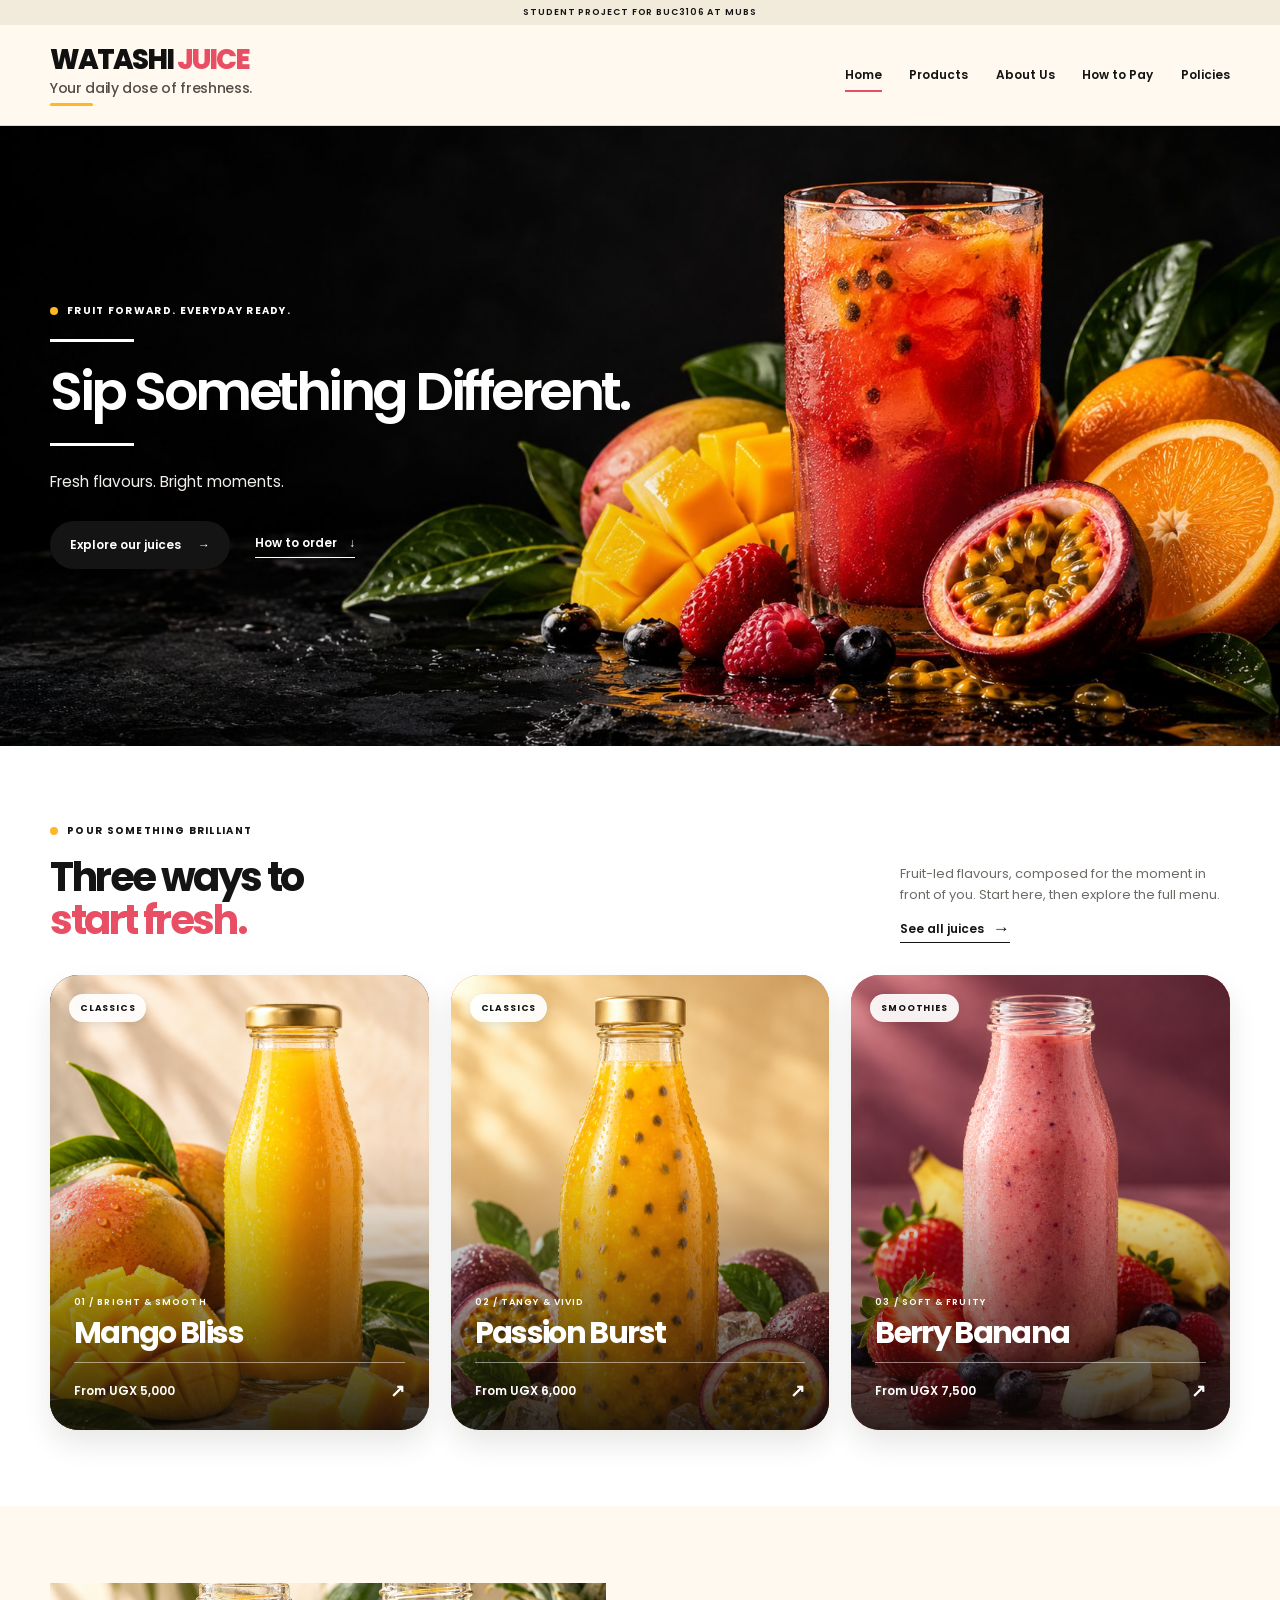
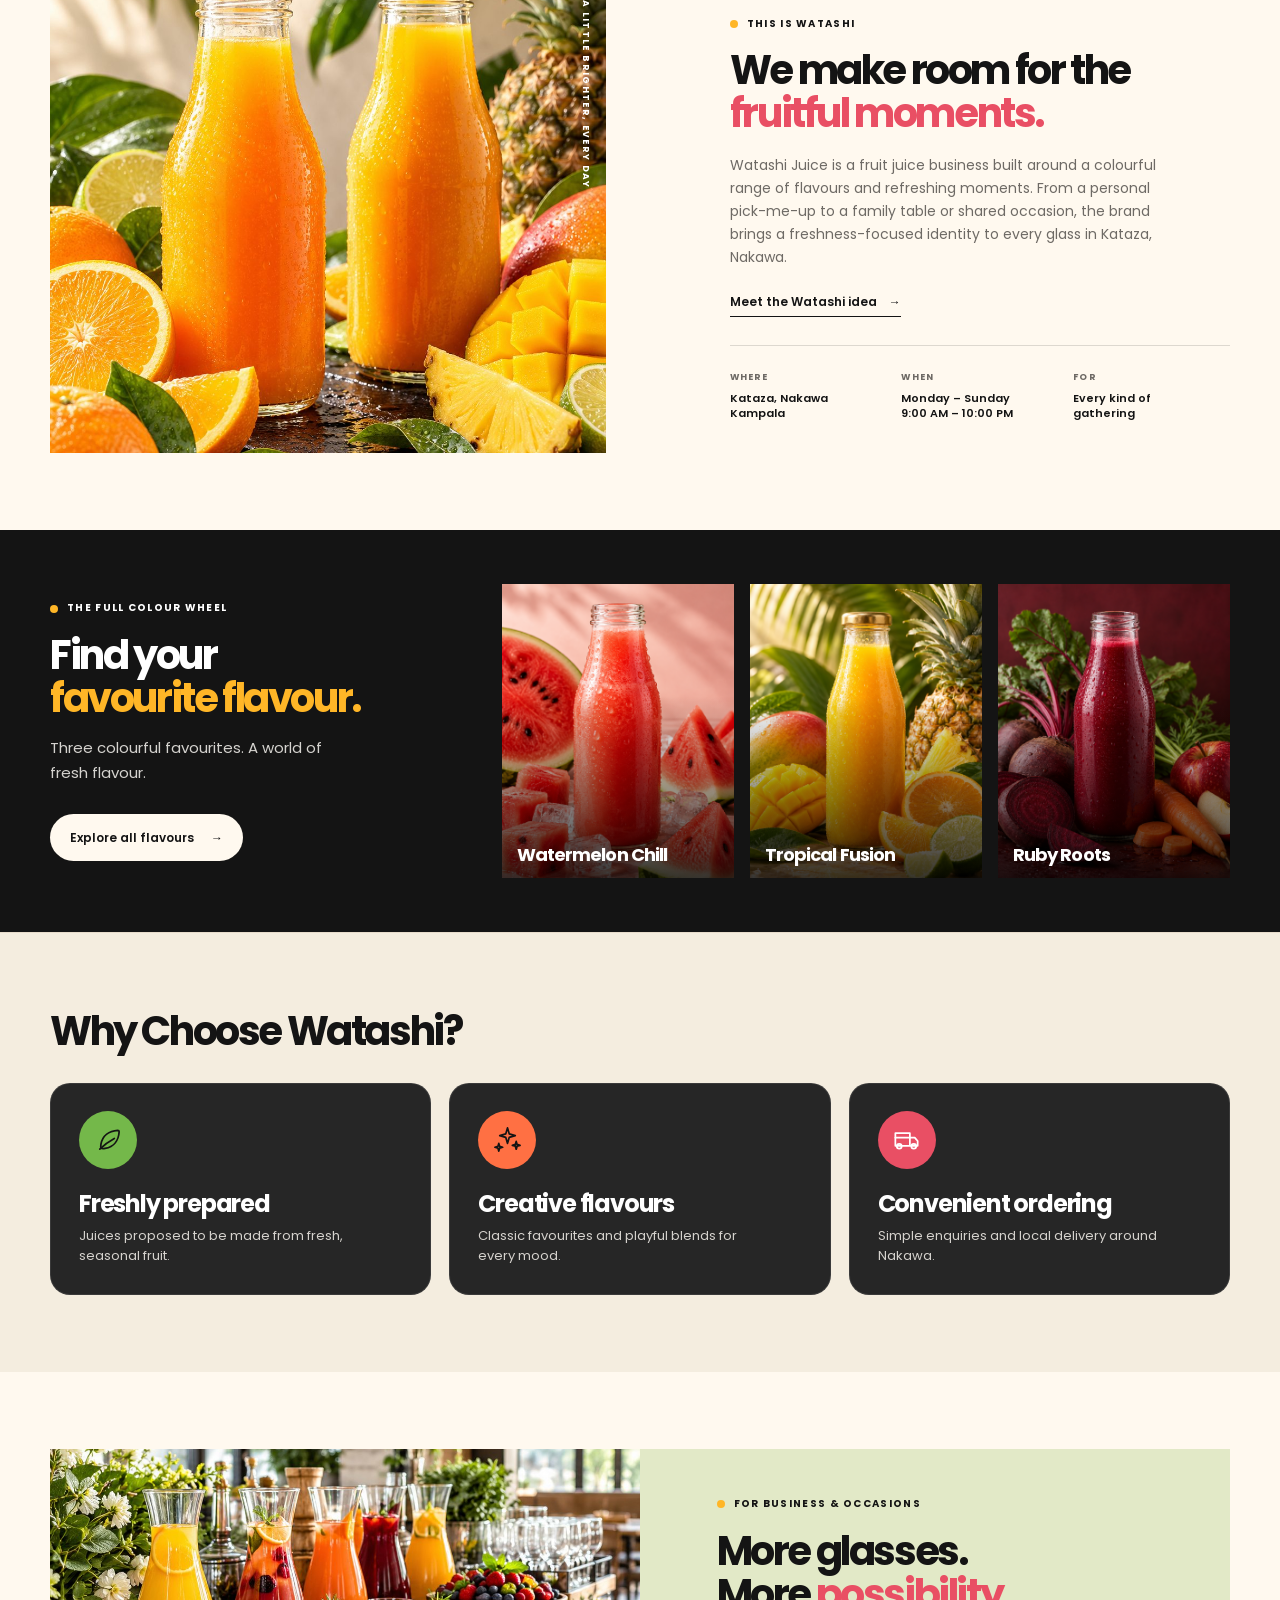
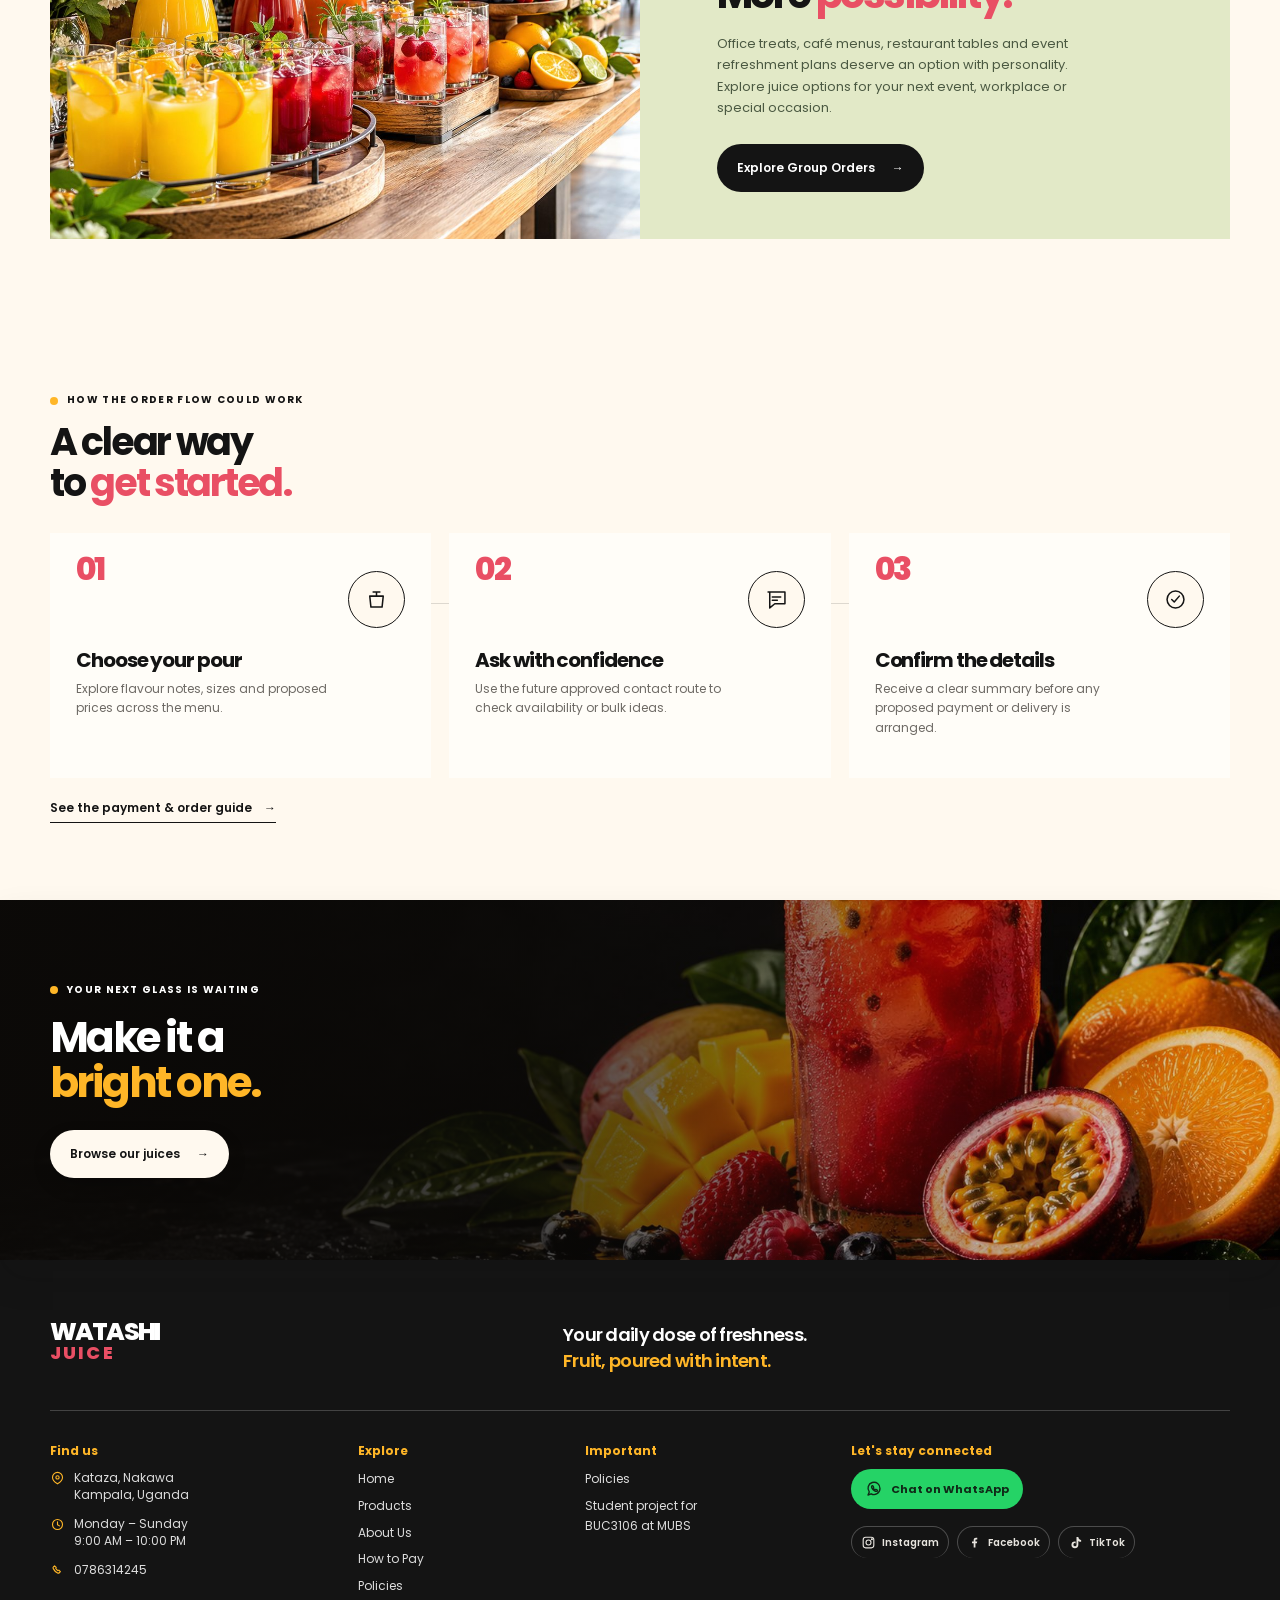
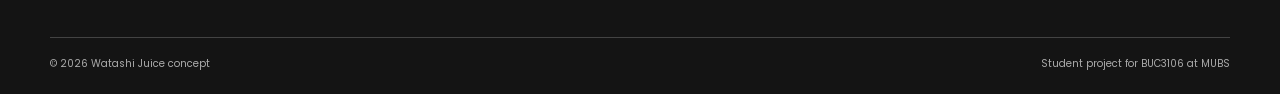
==== commit 1e6a5a96: "Add files via upload" ====
--- a/index.html
+++ b/index.html
@@ -58,6 +58,6 @@
 
     <section class="section final-pour"><div class="shell final-pour-box"><img src="images/closing-fruit-juice.jpg" alt="Vivid fruit juice with mango, passion fruit and berries on dark stone" loading="lazy"><div><p class="eyebrow"><span></span> Your next glass is waiting</p><h2>Make it a<br><i>bright one.</i></h2><a class="button button-cream" href="products.html">Browse our juices <span aria-hidden="true">&rarr;</span></a></div></div></section>
   </main>
-  <footer class="site-footer unified-footer"><div class="shell"><div class="footer-top"><a class="wordmark text-only-wordmark footer-logo" href="index.html" aria-label="Watashi Juice home">WATASHI<br><em>JUICE</em></a><p>Your daily dose of freshness.<br><span>Fruit, poured with intent.</span></p><a class="footer-contact" href="tel:0786314245">0786314245 <span>&nearr;</span></a></div><div class="footer-grid"><div><h3>Find us</h3><p>Kataza, Nakawa<br>Kampala, Uganda</p><p>9:00 AM &ndash; 10:00 PM</p></div><div><h3>Explore</h3><a href="products.html">Our juices</a><a href="about.html">About Watashi</a><a href="pay.html">How to pay</a></div><div><h3>Important</h3><a href="policies.html">Policies</a><p>Student project for<br>BUC3106 at MUBS</p></div><div class="footer-connect"><h3>Let's stay connected</h3><a class="whatsapp-button" href="https://wa.me/256786314245" target="_blank" rel="noopener" aria-label="Chat with Watashi Juice on WhatsApp"><svg viewBox="0 0 24 24" aria-hidden="true"><path d="M20 11.4a8 8 0 0 1-11.8 7L4 20l1.7-4.1A8 8 0 1 1 20 11.4Z"/><path d="M9.1 8.1c.2-.5.5-.5.8-.5h.4c.2 0 .4.1.5.4l.7 1.6c.1.3.1.5-.1.7l-.5.6c.5 1 1.3 1.8 2.3 2.3l.6-.5c.2-.2.4-.2.7-.1l1.6.7c.3.1.4.3.4.5v.4c0 .3 0 .6-.5.8-.5.2-1.1.3-2 .1-1-.3-2.1-1-3.1-2s-1.7-2.1-2-3.1c-.2-.9-.1-1.5.1-2Z"/></svg> Chat on WhatsApp</a><span class="footer-phone">0786314245</span><div class="social-placeholders" aria-label="Social media accounts pending confirmation"><span class="social-link" role="link" aria-disabled="true" tabindex="0" title="Official account pending confirmation"><svg viewBox="0 0 24 24" aria-hidden="true"><rect x="3.5" y="3.5" width="17" height="17" rx="4"/><circle cx="12" cy="12" r="4"/><circle cx="17.5" cy="6.8" r=".8" fill="currentColor" stroke="none"/></svg>Instagram</span><span class="social-link" role="link" aria-disabled="true" tabindex="0" title="Official account pending confirmation"><svg viewBox="0 0 24 24" aria-hidden="true"><path d="M13.5 20v-7h2.4l.4-2.8h-2.8V8.4c0-.8.2-1.4 1.4-1.4h1.5V4.5c-.3 0-1.1-.1-2.1-.1-2.1 0-3.6 1.3-3.6 3.7v2.1H8v2.8h2.7v7h2.8Z"/></svg>Facebook</span><span class="social-link" role="link" aria-disabled="true" tabindex="0" title="Official account pending confirmation"><svg viewBox="0 0 24 24" aria-hidden="true"><path d="M14.8 4.5v10.1a3.5 3.5 0 1 1-2.7-3.4V8.3c2 .7 3.5 2 4.7 3.6V8.5c-1-.4-1.7-1.3-1.7-2.5v-1.5h-.3Z"/></svg>TikTok</span></div></div></div><div class="footer-bottom"><span>&copy; <span data-year></span> Watashi Juice concept</span><span>Student project for BUC3106 at MUBS</span></div></div></footer>
+  <footer class="site-footer unified-footer"><div class="shell"><div class="footer-top"><a class="wordmark text-only-wordmark footer-logo" href="index.html" aria-label="Watashi Juice home">WATASHI<br><em>JUICE</em></a><p>Your daily dose of freshness.<br><span>Fruit, poured with intent.</span></p></div><div class="footer-grid"><div><h3>Find us</h3><p>Kataza, Nakawa<br>Kampala, Uganda</p><p>9:00 AM &ndash; 10:00 PM</p></div><div><h3>Explore</h3><a href="products.html">Our juices</a><a href="about.html">About Watashi</a><a href="pay.html">How to pay</a></div><div><h3>Important</h3><a href="policies.html">Policies</a><p>Student project for<br>BUC3106 at MUBS</p></div><div class="footer-connect"><h3>Let's stay connected</h3><a class="whatsapp-button" href="https://wa.me/256786314245" target="_blank" rel="noopener" aria-label="Chat with Watashi Juice on WhatsApp"><svg viewBox="0 0 24 24" aria-hidden="true"><path d="M20 11.4a8 8 0 0 1-11.8 7L4 20l1.7-4.1A8 8 0 1 1 20 11.4Z"/><path d="M9.1 8.1c.2-.5.5-.5.8-.5h.4c.2 0 .4.1.5.4l.7 1.6c.1.3.1.5-.1.7l-.5.6c.5 1 1.3 1.8 2.3 2.3l.6-.5c.2-.2.4-.2.7-.1l1.6.7c.3.1.4.3.4.5v.4c0 .3 0 .6-.5.8-.5.2-1.1.3-2 .1-1-.3-2.1-1-3.1-2s-1.7-2.1-2-3.1c-.2-.9-.1-1.5.1-2Z"/></svg> Chat on WhatsApp</a><span class="footer-phone">0786314245</span><div class="social-placeholders" aria-label="Social media accounts pending confirmation"><span class="social-link" role="link" aria-disabled="true" tabindex="0" title="Official account pending confirmation"><svg viewBox="0 0 24 24" aria-hidden="true"><rect x="3.5" y="3.5" width="17" height="17" rx="4"/><circle cx="12" cy="12" r="4"/><circle cx="17.5" cy="6.8" r=".8" fill="currentColor" stroke="none"/></svg>Instagram</span><span class="social-link" role="link" aria-disabled="true" tabindex="0" title="Official account pending confirmation"><svg viewBox="0 0 24 24" aria-hidden="true"><path d="M13.5 20v-7h2.4l.4-2.8h-2.8V8.4c0-.8.2-1.4 1.4-1.4h1.5V4.5c-.3 0-1.1-.1-2.1-.1-2.1 0-3.6 1.3-3.6 3.7v2.1H8v2.8h2.7v7h2.8Z"/></svg>Facebook</span><span class="social-link" role="link" aria-disabled="true" tabindex="0" title="Official account pending confirmation"><svg viewBox="0 0 24 24" aria-hidden="true"><path d="M14.8 4.5v10.1a3.5 3.5 0 1 1-2.7-3.4V8.3c2 .7 3.5 2 4.7 3.6V8.5c-1-.4-1.7-1.3-1.7-2.5v-1.5h-.3Z"/></svg>TikTok</span></div></div></div><div class="footer-bottom"><span>&copy; <span data-year></span> Watashi Juice concept</span><span>Student project for BUC3106 at MUBS</span></div></div></footer>
 </body>
 </html>
--- a/style.css
+++ b/style.css
@@ -72,7 +72,7 @@
 .occasions-section { background:#fff; }.occasion-grid { display:grid; grid-template-columns:repeat(3,1fr); gap:19px; margin-top:50px; }.occasion-card { min-height:260px; padding:24px; display:flex; justify-content:space-between; position:relative; overflow:hidden; transition:transform .25s; }.occasion-card:hover { transform:translateY(-6px); }.occasion-card .number { font-size:11px; font-weight:600; }.occasion-card div { align-self:end; position:relative; z-index:2; }.occasion-card p { font-size:11px; margin:0 0 4px; text-transform:uppercase; letter-spacing:.12em; }.occasion-card h3 { margin:0; font-size:38px; }.occasion-icon { font-size:90px; line-height:1; position:absolute; right:20px; bottom:12px; opacity:.9; }.occasion-you { background:#ffe0a0; }.occasion-office { background:#add99b; }.occasion-event { background:#fca4b2; }
 .steps-section { background:var(--cream); }.steps-grid { display:grid; grid-template-columns:repeat(3,1fr); }.steps-grid article { padding:27px 30px 25px; min-height:260px; border-left:1px solid var(--line); }.steps-grid article:last-child { border-right:1px solid var(--line); }.step-count { color:var(--berry); font-size:11px; font-weight:700; }.step-icon { width:44px; height:44px; display:grid; place-items:center; border-radius:50%; margin:38px 0 22px; font-size:22px; }.icon-fruit { background:var(--mango); }.icon-message { background:var(--lime); }.icon-sun { background:var(--orange); }.steps-grid h3 { font-size:18px; margin:0 0 8px; }.steps-grid p { margin:0; color:var(--muted); font-size:12px; max-width:265px; }
 .cta-section { padding-top:0; }.cta-box { min-height:286px; background:var(--berry); color:#fff; padding:46px 63px; display:flex; align-items:center; justify-content:space-between; overflow:hidden; position:relative; }.cta-box h2 { margin:0; color:#fff; }.cta-box h2 i { color:var(--mango); }.cta-box .button { position:relative; z-index:3; }.cta-citrus { position:absolute; width:270px; height:270px; background:var(--mango); border-radius:50%; right:16%; bottom:-145px; border:20px solid #f89532; }.cta-citrus::after { content:""; position:absolute; inset:42px; background:repeating-conic-gradient(#fff8de 0 24deg,#ffba2f 24deg 29deg); border-radius:50%; }.cta-berry { position:absolute; height:130px; width:130px; background:#b2294e; border-radius:50%; right:-34px; top:-28px; }
-.site-footer { background:var(--ink); color:#fff; padding:70px 0 21px; }.footer-top { display:grid; grid-template-columns:1fr 1.3fr 1fr; align-items:start; border-bottom:1px solid rgba(255,255,255,.2); padding-bottom:46px; }.footer-logo { font-size:25px; color:#fff; }.footer-logo .wordmark-mark { color:var(--ink); width:31px; height:31px; font-size:13px; }.footer-top>p { margin:0; font-size:20px; line-height:1.45; font-weight:600; letter-spacing:-.04em; }.footer-top>p span { color:var(--mango); }.footer-contact { justify-self:end; font-size:24px; font-weight:600; letter-spacing:-.05em; }.footer-contact span { color:var(--mango); }.footer-grid { display:grid; grid-template-columns:1.25fr 1fr 1fr .6fr; gap:25px; padding:41px 0; }.footer-grid h3 { margin:0 0 12px; font-size:12px; color:var(--mango); letter-spacing:0; }.footer-grid p,.footer-grid a { color:#ddd; font-size:12px; margin:0 0 7px; display:block; }.footer-grid a:hover { color:var(--mango); }.footer-orb { width:85px; height:85px; border-radius:50%; background:var(--mango); color:var(--ink); justify-self:end; position:relative; display:grid; place-items:center; font-size:33px; font-weight:800; letter-spacing:-.12em; }.footer-orb small { position:absolute; font-size:7px; line-height:1; letter-spacing:.05em; right:-13px; bottom:6px; }.footer-bottom { border-top:1px solid rgba(255,255,255,.2); padding-top:18px; display:flex; justify-content:space-between; color:#aaa; font-size:10px; }
+.site-footer { background:var(--ink); color:#fff; padding:70px 0 21px; }.footer-top { display:grid; grid-template-columns:1fr 1.3fr; align-items:start; border-bottom:1px solid rgba(255,255,255,.2); padding-bottom:46px; }.footer-logo { font-size:25px; color:#fff; }.footer-logo .wordmark-mark { color:var(--ink); width:31px; height:31px; font-size:13px; }.footer-top>p { margin:0; font-size:20px; line-height:1.45; font-weight:600; letter-spacing:-.04em; }.footer-top>p span { color:var(--mango); }.footer-grid { display:grid; grid-template-columns:1.25fr 1fr 1fr .6fr; gap:25px; padding:41px 0; }.footer-grid h3 { margin:0 0 12px; font-size:12px; color:var(--mango); letter-spacing:0; }.footer-grid p,.footer-grid a { color:#ddd; font-size:12px; margin:0 0 7px; display:block; }.footer-grid a:hover { color:var(--mango); }.footer-orb { width:85px; height:85px; border-radius:50%; background:var(--mango); color:var(--ink); justify-self:end; position:relative; display:grid; place-items:center; font-size:33px; font-weight:800; letter-spacing:-.12em; }.footer-orb small { position:absolute; font-size:7px; line-height:1; letter-spacing:.05em; right:-13px; bottom:6px; }.footer-bottom { border-top:1px solid rgba(255,255,255,.2); padding-top:18px; display:flex; justify-content:space-between; color:#aaa; font-size:10px; }
 /* Product catalogue */
 .page-hero { overflow:hidden; }.page-hero-grid { min-height:450px; display:grid; grid-template-columns:1fr 1fr; align-items:center; gap:40px; }.page-hero-grid h1 { margin-bottom:15px; }.page-hero-grid > div > p:not(.eyebrow) { max-width:465px; color:var(--muted); }.hero-tags { display:flex; gap:8px; flex-wrap:wrap; margin-top:23px; }.hero-tags span { border:1px solid var(--ink); border-radius:999px; padding:6px 11px; font-size:10px; font-weight:600; }.page-hero-art { min-height:450px; position:relative; background:#ffcb5b; overflow:hidden; }.product-hero-art::before { content:""; position:absolute; width:390px; height:390px; border:1px solid rgba(20,20,20,.13); border-radius:50%; left:15%; top:28px; }.product-sun { position:absolute; width:210px; height:210px; background:#ee8976; border-radius:50%; right:-48px; top:30px; }.catalogue-back { background:#6d3d95; height:250px; left:26%; bottom:45px; transform:rotate(-13deg); }.catalogue-front { background:var(--orange); left:48%; bottom:32px; transform:rotate(7deg); }.catalogue-front,.catalogue-back { width:112px; }.catalogue-front::before,.catalogue-back::before { width:76px; left:18px; }.catalogue-front .bottle-cap,.catalogue-back .bottle-cap { width:61px; left:25px; }.catalogue-front .bottle-label,.catalogue-back .bottle-label { left:11px; top:74px; width:90px; height:103px; padding-top:16px; font-size:27px; }.catalogue-citrus { left:8%; bottom:24px; transform:scale(.75); }.catalogue-berry { right:10%; bottom:13%; width:75px; height:75px; }.product-section { background:#fff; }.catalogue-note { display:flex; align-items:center; gap:14px; background:#fff1ce; padding:16px 19px; margin-bottom:37px; }.catalogue-note p { margin:0; font-size:11px; }.note-star { background:var(--mango); display:grid; place-items:center; border-radius:50%; flex:none; width:35px; height:35px; font-size:17px; }.product-grid { display:grid; grid-template-columns:repeat(4,1fr); gap:20px; }.product-card { background:#fff; border:1px solid var(--line); min-width:0; transition:box-shadow .25s,transform .25s; }.product-card:hover { transform:translateY(-5px); box-shadow:var(--shadow); }.product-media { height:248px; position:relative; overflow:hidden; display:grid; place-items:center; }.product-number { position:absolute; top:14px; left:16px; font-size:10px; font-weight:600; z-index:4; }.product-bottle { width:87px; height:184px; position:relative; z-index:2; border-radius:19px 19px 21px 21px; box-shadow:inset -7px 0 9px rgba(0,0,0,.11), 9px 10px 11px rgba(20,20,20,.14); transform:rotate(7deg); text-align:center; }.product-bottle::before { content:""; position:absolute; left:16px; top:-29px; width:56px; height:34px; background:inherit; border-radius:9px 9px 2px 2px; }.product-bottle::after { content:""; position:absolute; left:21px; top:-37px; width:47px; height:10px; background:var(--ink); border-radius:3px; }.product-bottle b { display:block; background:var(--cream); color:var(--ink); margin:57px 9px 0; padding:11px 0 1px; font-size:25px; line-height:1; letter-spacing:-.12em; }.product-bottle small { display:block; background:var(--cream); color:var(--ink); margin:0 9px; padding:0 2px 8px; font-size:7px; font-weight:700; line-height:1.1; text-transform:uppercase; }.media-fruit { position:absolute; z-index:1; }.media-mango { background:#ffe1a0; }.media-mango .product-bottle { background:var(--orange); }.fruit-mango-small { width:97px; height:63px; background:#f5b400; border-radius:65% 35% 61% 39%; right:-11px; bottom:26px; transform:rotate(-30deg); }.media-pineapple { background:#e2f0b6; }.media-pineapple .product-bottle { background:#f4bb27; }.pineapple-shape { width:73px; height:95px; background:#f5bc28; border-radius:44% 44% 52% 52%; left:12px; bottom:21px; }.pineapple-shape::after { content:""; position:absolute; width:55px; height:46px; top:-25px; left:10px; background:repeating-conic-gradient(from 50deg,transparent 0 25deg,#629647 25deg 33deg); clip-path:polygon(50% 0,62% 45%,90% 12%,72% 54%,100% 62%,61% 65%,67% 100%,45% 70%,20% 100%,34% 65%,0 61%,27% 52%,7% 15%,40% 43%); }.media-passion { background:#d7bbe3; }.media-passion .product-bottle { background:#6d3d95; }.passion-shape { width:85px; height:85px; border-radius:50%; background:#5c2f82; border:7px solid #6c3d94; right:7px; bottom:18px; }.passion-shape::after { content:""; position:absolute; inset:14px; border-radius:50%; background:radial-gradient(circle,#43235f 0 3px,transparent 4px) 0 0/15px 15px,#f1bf30; }.media-watermelon { background:#f8b7bd; }.media-watermelon .product-bottle { background:#db5461; }.watermelon-shape { width:117px; height:58px; border-radius:0 0 117px 117px; background:#e84f60; border-bottom:10px solid #79b848; right:-20px; bottom:25px; transform:rotate(-15deg); }.watermelon-shape::after { content:"•  •  •"; letter-spacing:7px; color:#481a24; position:absolute; top:4px; left:22px; font-size:13px; }.media-orange { background:#ffd891; }.media-orange .product-bottle { background:#ff8838; }.orange-shape { width:103px; height:103px; border-radius:50%; background:repeating-conic-gradient(#ffda70 0 24deg,#ffae29 24deg 28deg); border:9px solid #f28726; left:-21px; bottom:21px; }.media-tropical { background:#c7e4b8; }.media-tropical .product-bottle { background:var(--lime); }.tropical-shape { width:80px; height:80px; background:#fabe24; border-radius:50%; right:13px; bottom:23px; }.tropical-shape::before { content:""; width:39px; height:17px; background:#65a248; border-radius:100% 0 100% 0; position:absolute; top:-6px; right:-5px; }.media-berry { background:#f1b9c4; }.media-berry .product-bottle { background:#b83b59; }.berry-shape { width:83px; height:83px; border-radius:50%; background:#a32e51; box-shadow:inset -12px -9px #81223f; left:0; bottom:16px; }.media-ruby { background:#dcb5a0; }.media-ruby .product-bottle { background:#9e3344; }.ruby-shape { width:92px; height:92px; border-radius:35% 65% 55% 45%; background:#b63f53; right:8px; bottom:19px; transform:rotate(-17deg); }.product-details { padding:18px 17px 15px; min-height:180px; display:flex; flex-direction:column; justify-content:space-between; }.product-details h2 { font-size:19px; margin-bottom:7px; letter-spacing:-.04em; }.product-details p { font-size:11px; color:var(--muted); line-height:1.55; margin:0; }.product-action { display:flex; align-items:end; justify-content:space-between; margin-top:18px; }.product-action strong { font-size:15px; letter-spacing:-.04em; line-height:1.1; }.product-action strong small { display:block; color:var(--berry); font-size:8px; letter-spacing:.08em; }.round-arrow { display:grid; place-items:center; width:34px; height:34px; background:var(--ink); color:#fff; border-radius:50%; transition:transform .2s; }.round-arrow:hover { transform:rotate(45deg); }.bulk-section { background:var(--cream); }.bulk-grid { display:grid; grid-template-columns:1fr 1fr; align-items:center; min-height:410px; gap:50px; }.bulk-grid h2 { margin-bottom:18px; }.bulk-grid>div>p:not(.eyebrow) { color:var(--muted); max-width:430px; }.bulk-visual { height:360px; background:var(--lime); position:relative; overflow:hidden; }.crate { position:absolute; bottom:43px; right:13%; width:305px; height:158px; background:#a45c31; border:11px solid #7d401e; box-shadow:inset 0 28px rgba(255,255,255,.12); display:flex; align-items:end; justify-content:space-around; padding:0 24px; }.crate::before,.crate::after { content:""; position:absolute; background:#7d401e; width:100%; height:11px; left:0; }.crate::before { top:42px; }.crate::after { top:91px; }.crate i { position:relative; z-index:1; width:49px; height:132px; background:var(--orange); border-radius:12px 12px 6px 6px; }.crate i::before { content:""; position:absolute; width:27px; height:21px; background:inherit; left:11px; top:-18px; }.crate i:nth-child(2) { background:#b3385a; height:149px; }.crate i:nth-child(3) { background:#6d3d95; height:139px; }.crate i:nth-child(4) { background:var(--mango); height:154px; }.bulk-bulkberry { position:absolute; width:107px; height:107px; background:#b13655; border-radius:50%; right:13px; top:21px; }.bulk-leaf { position:absolute; width:108px; height:42px; background:#4d8f40; border-radius:100% 0 100% 0; left:15px; top:20px; transform:rotate(-15deg); }.enquiry-section { background:#fff; padding-top:76px; }.enquiry-box { background:#f8d67b; padding:36px 47px; display:grid; grid-template-columns:72px 1fr auto; gap:25px; align-items:center; }.enquiry-icon { display:grid; place-items:center; background:var(--orange); border-radius:50%; width:68px; height:68px; font-size:29px; }.enquiry-box .eyebrow { margin-bottom:9px; }.enquiry-box h2 { font-size:27px; margin-bottom:8px; }.enquiry-box p:not(.eyebrow) { font-size:11px; max-width:570px; margin:0; }
 /* About */
@@ -82,7 +82,7 @@
 /* Policies */
 .policies-hero { background:#f8d77d; min-height:415px; position:relative; overflow:hidden; padding:75px 0; }.policies-hero h1 { margin:0 0 15px; }.policies-hero>div>p:not(.eyebrow) { max-width:440px; color:#554e42; }.policy-hero-fruit span { width:235px; height:235px; background:var(--orange); border-radius:50%; position:absolute; right:16%; bottom:-65px; }.policy-hero-fruit span::after { content:""; width:137px; height:57px; position:absolute; top:-24px; right:-23px; background:var(--lime); border-radius:100% 0 100% 0; transform:rotate(25deg); }.policy-hero-fruit i { width:117px; height:117px; background:#b03555; border-radius:50%; position:absolute; right:6%; top:79px; }.policy-hero-fruit b { position:absolute; right:30%; top:84px; font-size:35px; }.policy-content { background:#fff; }.policy-layout { display:grid; grid-template-columns:250px 1fr; gap:75px; }.policy-aside { align-self:start; position:sticky; top:25px; padding-top:10px; }.policy-aside p { font-size:9px; letter-spacing:.13em; font-weight:700; color:var(--muted); margin-bottom:14px; }.policy-aside a { display:block; padding:10px 0; border-top:1px solid var(--line); font-size:12px; font-weight:600; }.policy-aside a:hover { color:var(--berry); }.policy-list article { display:grid; grid-template-columns:75px 1fr; gap:20px; padding:13px 0 40px; margin-bottom:30px; border-bottom:1px solid var(--line); scroll-margin-top:20px; }.policy-list article:last-child { margin-bottom:0; }.policy-number { font-size:12px; color:var(--berry); font-weight:700; }.policy-list h2 { font-size:31px; margin:0 0 16px; }.policy-list p { color:var(--muted); font-size:13px; max-width:690px; }.policy-note-section { padding-top:0; }.policy-note { display:flex; gap:29px; align-items:center; padding:31px 45px; background:#c8e4ae; }.policy-note>span { width:56px; height:56px; background:var(--lime); display:grid; place-items:center; border-radius:50%; font-size:23px; flex:none; }.policy-note h2 { font-size:24px; margin:0 0 5px; }.policy-note p { margin:0; font-size:12px; }.policy-note a { font-weight:700; text-decoration:underline; }
 @media (max-width: 900px) { .primary-nav { gap:15px; font-size:11px; }.nav-cta { padding:9px 13px; }.hero-art { min-width:490px; }.product-grid { grid-template-columns:repeat(3,1fr); }.why-grid { gap:42px; }.footer-grid { grid-template-columns:1fr 1fr 1fr .6fr; }.payment-hero-art { width:43%; }.payment-card { left:23%; }.intro-layout { gap:50px; }.policy-layout { gap:38px; } }
-@media (max-width: 720px) { body { font-size:14px; }.shell { width:min(100% - 32px, 590px); }.section { padding:73px 0; }.project-notice { font-size:9px; padding:6px 12px; }.nav-wrap { min-height:68px; }.menu-button { display:block; z-index:13; }.primary-nav { display:none; position:absolute; z-index:12; left:0; right:0; top:68px; padding:26px max(16px, calc((100% - 590px)/2)); background:var(--cream); border-bottom:1px solid var(--line); box-shadow:0 10px 15px rgba(0,0,0,.07); flex-direction:column; align-items:flex-start; gap:18px; }.primary-nav.is-open { display:flex; }.primary-nav > a:not(.nav-cta)::after { bottom:-3px; }.nav-cta { margin-top:2px; }.menu-button[aria-expanded="true"] span:nth-child(1) { transform:translateY(7px) rotate(45deg); }.menu-button[aria-expanded="true"] span:nth-child(2) { opacity:0; }.menu-button[aria-expanded="true"] span:nth-child(3) { transform:translateY(-7px) rotate(-45deg); }.hero-grid { display:block; min-height:unset; }.hero-copy { padding:65px 0 41px; }.hero-lede { font-size:13px; }.hero-art { height:405px; min-width:0; margin:0 -16px; clip-path:none; }.hero-art::before { width:350px; height:350px; left:20%; top:24px; }.juice-bottle { transform:scale(.77); transform-origin:bottom; bottom:23px; }.bottle-back { left:27%; bottom:38px; transform:scale(.77) rotate(-13deg); }.bottle-front { left:47%; bottom:20px; transform:scale(.77) rotate(8deg); }.fruit-one { left:11%; top:10%; }.berry-one { right:13%; bottom:12%; }.citrus-one { right:4%; bottom:1%; transform:scale(.7); }.art-stamp { right:5%; bottom:47%; }.split-heading { display:block; }.split-heading .arrow-link { margin-top:19px; }.side-intro { margin-top:18px; }.featured-grid,.occasion-grid { grid-template-columns:1fr; }.flavour-tile { min-height:320px; }.mini-bottle { top:61px; }.why-grid,.bulk-grid,.people-grid,.about-hero-layout,.page-hero-grid { grid-template-columns:1fr; }.why-grid { gap:42px; }.why-art { min-height:370px; }.orange-glass { transform:scale(.8); transform-origin:bottom; left:30%; }.orange-half { transform:scale(.75); transform-origin:bottom left; }.occasion-grid { margin-top:34px; }.occasion-card { min-height:193px; }.occasion-card h3 { font-size:33px; }.steps-grid,.values-grid,.order-steps,.reassurance-grid { grid-template-columns:1fr; }.steps-grid article,.values-grid article,.order-steps article { border-right:1px solid var(--line); border-bottom:1px solid var(--line); min-height:0; }.steps-grid article:first-child,.values-grid article:first-child,.order-steps article:first-child { border-top:1px solid var(--line); }.steps-grid article { padding:22px; }.step-icon { margin:20px 0 15px; }.cta-box { padding:35px 28px; display:block; min-height:300px; }.cta-box .button { margin-top:27px; }.cta-citrus { right:-25px; bottom:-145px; }.cta-berry { right:18px; top:-37px; transform:scale(.7); }.footer-top { grid-template-columns:1fr; gap:27px; }.footer-contact { justify-self:start; }.footer-grid { grid-template-columns:1fr 1fr; row-gap:35px; }.footer-orb { justify-self:start; }.footer-bottom { display:block; }.footer-bottom span { display:block; margin-bottom:4px; }.page-hero-grid { gap:0; }.page-hero-grid>div:first-child { padding:59px 0 38px; }.page-hero-art { min-height:330px; margin:0 -16px; }.product-grid { grid-template-columns:repeat(2,1fr); gap:12px; }.product-media { height:202px; }.product-bottle { transform:scale(.83) rotate(7deg); }.product-details { padding:14px 13px 12px; min-height:173px; }.product-details h2 { font-size:16px; }.product-details p { font-size:10px; }.bulk-grid { gap:29px; }.bulk-visual { height:290px; }.crate { transform:scale(.76); transform-origin:bottom right; right:2%; }.enquiry-box { display:block; padding:29px; }.enquiry-icon { margin-bottom:17px; }.enquiry-box .button { margin-top:20px; }.about-title { padding:60px 0 33px; }.about-art { min-height:356px; margin:0 -16px; }.about-glass { transform:scale(.75); transform-origin:center; left:37%; top:47px; }.about-bowl { transform:scale(.73); transform-origin:bottom left; }.about-sun { transform:scale(.72); transform-origin:top left; }.about-art p { top:13%; }.intro-layout { grid-template-columns:1fr; gap:36px; }.location-stamp { width:183px; height:183px; }.location-stamp b { font-size:19px; }.intro-layout .large-copy { font-size:14px; }.values-grid article { min-height:0; padding:22px; }.value-symbol { margin:17px 0; }.people-grid { gap:38px; }.people-art { min-height:304px; }.figure { transform:scale(.75); transform-origin:bottom; }.f-one { left:0; }.f-two { left:21%; }.f-three { left:46%; }.f-four { left:70%; }.payment-hero { padding:61px 0 297px; min-height:0; }.payment-hero-art { top:auto; bottom:0; width:100%; height:257px; clip-path:none; }.payment-card { transform:scale(.68) rotate(10deg); transform-origin:left top; left:32%; top:13px; }.coin-one { top:13px; right:12%; }.coin-two { bottom:16px; left:15%; }.order-steps { margin-top:33px; }.order-steps article { padding:19px 23px; }.order-steps h3 { margin:13px 0 7px; }.whatsapp-demo { grid-template-columns:1fr; padding:27px; margin-top:38px; }.sample-chip { position:absolute; right:27px; transform:rotate(-10deg); }.method-grid { grid-template-columns:1fr; }.method-card { min-height:0; }.reassurance-grid { gap:38px; }.policies-hero { min-height:361px; padding:61px 0; }.policy-hero-fruit span { width:165px; height:165px; right:-12px; bottom:-48px; }.policy-hero-fruit i { width:79px; height:79px; right:23%; top:57px; }.policy-hero-fruit b { right:49%; top:75px; }.policy-layout { grid-template-columns:1fr; gap:26px; }.policy-aside { position:static; display:grid; grid-template-columns:repeat(2,1fr); gap:0 16px; }.policy-aside p { grid-column:1/-1; }.policy-list article { grid-template-columns:1fr; gap:7px; padding-bottom:27px; margin-bottom:24px; }.policy-list h2 { font-size:27px; }.policy-note { display:block; padding:28px; }.policy-note>span { margin-bottom:17px; } }
+@media (max-width: 720px) { body { font-size:14px; }.shell { width:min(100% - 32px, 590px); }.section { padding:73px 0; }.project-notice { font-size:9px; padding:6px 12px; }.nav-wrap { min-height:68px; }.menu-button { display:block; z-index:13; }.primary-nav { display:none; position:absolute; z-index:12; left:0; right:0; top:68px; padding:26px max(16px, calc((100% - 590px)/2)); background:var(--cream); border-bottom:1px solid var(--line); box-shadow:0 10px 15px rgba(0,0,0,.07); flex-direction:column; align-items:flex-start; gap:18px; }.primary-nav.is-open { display:flex; }.primary-nav > a:not(.nav-cta)::after { bottom:-3px; }.nav-cta { margin-top:2px; }.menu-button[aria-expanded="true"] span:nth-child(1) { transform:translateY(7px) rotate(45deg); }.menu-button[aria-expanded="true"] span:nth-child(2) { opacity:0; }.menu-button[aria-expanded="true"] span:nth-child(3) { transform:translateY(-7px) rotate(-45deg); }.hero-grid { display:block; min-height:unset; }.hero-copy { padding:65px 0 41px; }.hero-lede { font-size:13px; }.hero-art { height:405px; min-width:0; margin:0 -16px; clip-path:none; }.hero-art::before { width:350px; height:350px; left:20%; top:24px; }.juice-bottle { transform:scale(.77); transform-origin:bottom; bottom:23px; }.bottle-back { left:27%; bottom:38px; transform:scale(.77) rotate(-13deg); }.bottle-front { left:47%; bottom:20px; transform:scale(.77) rotate(8deg); }.fruit-one { left:11%; top:10%; }.berry-one { right:13%; bottom:12%; }.citrus-one { right:4%; bottom:1%; transform:scale(.7); }.art-stamp { right:5%; bottom:47%; }.split-heading { display:block; }.split-heading .arrow-link { margin-top:19px; }.side-intro { margin-top:18px; }.featured-grid,.occasion-grid { grid-template-columns:1fr; }.flavour-tile { min-height:320px; }.mini-bottle { top:61px; }.why-grid,.bulk-grid,.people-grid,.about-hero-layout,.page-hero-grid { grid-template-columns:1fr; }.why-grid { gap:42px; }.why-art { min-height:370px; }.orange-glass { transform:scale(.8); transform-origin:bottom; left:30%; }.orange-half { transform:scale(.75); transform-origin:bottom left; }.occasion-grid { margin-top:34px; }.occasion-card { min-height:193px; }.occasion-card h3 { font-size:33px; }.steps-grid,.values-grid,.order-steps,.reassurance-grid { grid-template-columns:1fr; }.steps-grid article,.values-grid article,.order-steps article { border-right:1px solid var(--line); border-bottom:1px solid var(--line); min-height:0; }.steps-grid article:first-child,.values-grid article:first-child,.order-steps article:first-child { border-top:1px solid var(--line); }.steps-grid article { padding:22px; }.step-icon { margin:20px 0 15px; }.cta-box { padding:35px 28px; display:block; min-height:300px; }.cta-box .button { margin-top:27px; }.cta-citrus { right:-25px; bottom:-145px; }.cta-berry { right:18px; top:-37px; transform:scale(.7); }.footer-top { grid-template-columns:1fr; gap:27px; }.footer-grid { grid-template-columns:1fr 1fr; row-gap:35px; }.footer-orb { justify-self:start; }.footer-bottom { display:block; }.footer-bottom span { display:block; margin-bottom:4px; }.page-hero-grid { gap:0; }.page-hero-grid>div:first-child { padding:59px 0 38px; }.page-hero-art { min-height:330px; margin:0 -16px; }.product-grid { grid-template-columns:repeat(2,1fr); gap:12px; }.product-media { height:202px; }.product-bottle { transform:scale(.83) rotate(7deg); }.product-details { padding:14px 13px 12px; min-height:173px; }.product-details h2 { font-size:16px; }.product-details p { font-size:10px; }.bulk-grid { gap:29px; }.bulk-visual { height:290px; }.crate { transform:scale(.76); transform-origin:bottom right; right:2%; }.enquiry-box { display:block; padding:29px; }.enquiry-icon { margin-bottom:17px; }.enquiry-box .button { margin-top:20px; }.about-title { padding:60px 0 33px; }.about-art { min-height:356px; margin:0 -16px; }.about-glass { transform:scale(.75); transform-origin:center; left:37%; top:47px; }.about-bowl { transform:scale(.73); transform-origin:bottom left; }.about-sun { transform:scale(.72); transform-origin:top left; }.about-art p { top:13%; }.intro-layout { grid-template-columns:1fr; gap:36px; }.location-stamp { width:183px; height:183px; }.location-stamp b { font-size:19px; }.intro-layout .large-copy { font-size:14px; }.values-grid article { min-height:0; padding:22px; }.value-symbol { margin:17px 0; }.people-grid { gap:38px; }.people-art { min-height:304px; }.figure { transform:scale(.75); transform-origin:bottom; }.f-one { left:0; }.f-two { left:21%; }.f-three { left:46%; }.f-four { left:70%; }.payment-hero { padding:61px 0 297px; min-height:0; }.payment-hero-art { top:auto; bottom:0; width:100%; height:257px; clip-path:none; }.payment-card { transform:scale(.68) rotate(10deg); transform-origin:left top; left:32%; top:13px; }.coin-one { top:13px; right:12%; }.coin-two { bottom:16px; left:15%; }.order-steps { margin-top:33px; }.order-steps article { padding:19px 23px; }.order-steps h3 { margin:13px 0 7px; }.whatsapp-demo { grid-template-columns:1fr; padding:27px; margin-top:38px; }.sample-chip { position:absolute; right:27px; transform:rotate(-10deg); }.method-grid { grid-template-columns:1fr; }.method-card { min-height:0; }.reassurance-grid { gap:38px; }.policies-hero { min-height:361px; padding:61px 0; }.policy-hero-fruit span { width:165px; height:165px; right:-12px; bottom:-48px; }.policy-hero-fruit i { width:79px; height:79px; right:23%; top:57px; }.policy-hero-fruit b { right:49%; top:75px; }.policy-layout { grid-template-columns:1fr; gap:26px; }.policy-aside { position:static; display:grid; grid-template-columns:repeat(2,1fr); gap:0 16px; }.policy-aside p { grid-column:1/-1; }.policy-list article { grid-template-columns:1fr; gap:7px; padding-bottom:27px; margin-bottom:24px; }.policy-list h2 { font-size:27px; }.policy-note { display:block; padding:28px; }.policy-note>span { margin-bottom:17px; } }
 @media (max-width: 390px) { .product-grid { grid-template-columns:1fr; }.product-media { height:220px; }.hero-copy h1 { font-size:46px; }.hero-art { height:375px; }.footer-grid { grid-template-columns:1fr; }.sample-chip { display:none; } }
 @media (prefers-reduced-motion: reduce) { *,*::before,*::after { animation-duration:.01ms!important; animation-iteration-count:1!important; scroll-behavior:auto!important; transition-duration:.01ms!important; } }
 
@@ -101,9 +101,9 @@
 /* Product catalogue */
 .catalogue-hero { min-height:467px; position:relative; overflow:hidden; color:#fff; display:flex; align-items:center; isolation:isolate; }.catalogue-hero>img { position:absolute; inset:0; z-index:-2; width:100%; height:100%; object-fit:cover; object-position:center 57%; }.catalogue-hero::after { content:""; position:absolute; inset:0; z-index:-1; background:linear-gradient(90deg,rgba(20,20,20,.87),rgba(20,20,20,.55) 39%,rgba(20,20,20,.04)); }.catalogue-hero>div { padding:75px 0; }.catalogue-hero h1 { color:#fff; margin:0 0 16px; }.catalogue-hero h1 i { color:var(--mango); }.catalogue-hero .eyebrow { color:#fff; }.catalogue-hero>div>p:not(.eyebrow) { max-width:420px; font-size:14px; color:#f0ede9; }.modern-catalogue { background:#fff; }.catalogue-toolbar { display:flex; justify-content:space-between; align-items:end; margin-bottom:22px; }.catalogue-toolbar .eyebrow { margin:0; }.catalogue-toolbar>p:last-child { font-size:11px; color:var(--muted); margin:0; }.modern-product-grid { display:grid; grid-template-columns:repeat(4,1fr); gap:21px; }.modern-product-card { border:1px solid var(--line); background:var(--white); min-width:0; transition:transform .25s,box-shadow .25s; scroll-margin-top:20px; }.modern-product-card:hover { transform:translateY(-6px); box-shadow:var(--shadow); }.catalogue-shot { height:292px; overflow:hidden; background:#f0e9dd; margin:0; }.catalogue-shot img { width:100%; height:100%; object-fit:cover; transition:transform .5s; }.modern-product-card:hover .catalogue-shot img { transform:scale(1.04); }.shot-mango img { object-position:23% center; }.shot-pineapple img { object-position:87% center; }.shot-passion img { object-position:20% center; }.shot-watermelon img { object-position:82% center; }.shot-orange img { object-position:20% center; }.shot-tropical img { object-position:84% center; }.shot-berry img { object-position:22% center; }.shot-ruby img { object-position:81% center; }.product-copy { padding:19px 18px 17px; }.product-type { color:var(--berry); text-transform:uppercase; font-size:8px; letter-spacing:.14em; font-weight:700; }.product-copy h2 { font-size:21px; margin:7px 0 6px; }.product-copy>p { color:var(--muted); font-size:11px; line-height:1.55; margin:0; min-height:36px; }.size-row { display:flex; gap:6px; margin:17px 0; }.size-option { background:#fff; border:1px solid rgba(20,20,20,.24); padding:6px 8px; font-family:inherit; font-size:9px; font-weight:600; cursor:pointer; transition:background .18s,color .18s,border-color .18s; }.size-option:hover,.size-option.is-selected { background:var(--ink); color:#fff; border-color:var(--ink); }.card-bottom { display:flex; align-items:end; justify-content:space-between; padding-top:13px; border-top:1px solid var(--line); }.product-price { margin:0; display:grid; gap:0; }.product-price b { font-size:17px; letter-spacing:-.05em; line-height:1.05; }.product-price span { color:var(--muted); font-size:9px; }.modern-bulk { background:var(--ink); color:#fff; }.modern-bulk-grid { display:grid; grid-template-columns:1fr 1fr; align-items:center; min-height:414px; }.modern-bulk-grid>img { width:100%; height:414px; object-fit:cover; object-position:right center; }.modern-bulk-grid>div { padding:48px 14%; }.modern-bulk-grid h2 { color:#fff; margin:0 0 17px; }.modern-bulk-grid h2 i { color:var(--mango); }.modern-bulk-grid>div>p:not(.eyebrow) { font-size:12px; color:#d3d0ca; }.modern-bulk-grid .button { margin-top:12px; }
 /* Rebalance existing informational pages */
-.site-footer { padding-top:62px; }.footer-top { padding-bottom:36px; }.footer-grid { padding:34px 0; }.footer-top>p { font-size:18px; }.footer-contact { font-size:21px; }
+.site-footer { padding-top:62px; }.footer-top { padding-bottom:36px; }.footer-grid { padding:34px 0; }.footer-top>p { font-size:18px; }
 @media (max-width:900px) { .modern-product-grid { grid-template-columns:repeat(3,1fr); }.catalogue-shot { height:260px; }.brand-grid { gap:7%; }.supply-panel>div { padding:42px 10%; }.flavour-band-grid { gap:20px; } }
-@media (max-width:720px) { .photo-hero { min-height:575px; align-items:start; }.photo-hero-image { object-position:68% center; }.photo-hero::after { background:linear-gradient(90deg,rgba(255,249,239,.98),rgba(255,249,239,.83) 56%,rgba(255,249,239,.12)); }.photo-hero-content { padding:66px 0 100px; }.photo-hero-content>p:not(.eyebrow) { font-size:13px; }.hero-location { left:16px; bottom:18px; font-size:8px; }.editorial-heading,.occasion-intro,.refined-step-heading { display:block; }.editorial-heading>p { width:auto; margin-top:18px; }.editorial-product-grid { grid-template-columns:1fr; }.editorial-product,.feature-tall { min-height:385px; }.editorial-product:nth-child(2) { margin-top:0; }.editorial-product h3 { font-size:32px; }.brand-grid { grid-template-columns:1fr; gap:38px; }.brand-image-wrap { min-height:385px; }.brand-copy { padding:0; }.flavour-band-grid { min-height:660px; grid-template-columns:1fr; gap:0; padding:62px 0 0; }.flavour-stack { height:332px; margin-top:-5px; }.photo-one { width:143px; height:210px; left:1%; top:62px; }.photo-two { width:164px; height:245px; left:28%; top:36px; }.photo-three { width:132px; height:185px; right:0; top:89px; }.flavour-stack>span { font-size:46px; }.occasion-intro { margin-bottom:30px; }.occasion-editorial-grid { grid-template-columns:1fr; min-height:0; }.occasion-story { min-height:210px; }.supply-panel,.modern-bulk-grid { grid-template-columns:1fr; }.supply-panel>img { min-height:290px; }.supply-panel>div { padding:38px 28px 42px; }.refined-step-grid { grid-template-columns:1fr; }.refined-step-grid article { min-height:0; padding:20px 22px; border-right:1px solid var(--line); border-bottom:1px solid var(--line); }.refined-step-grid h3 { margin-top:13px; }.final-pour-box { min-height:370px; }.final-pour-box::after { background:linear-gradient(90deg,rgba(20,20,20,.88),rgba(20,20,20,.23)); }.final-pour-box>div { padding:38px 28px; }.catalogue-hero { min-height:405px; }.catalogue-hero>img { object-position:65% center; }.catalogue-hero::after { background:linear-gradient(90deg,rgba(20,20,20,.9),rgba(20,20,20,.47)); }.catalogue-hero>div { padding:59px 0; }.catalogue-toolbar { display:block; }.catalogue-toolbar>p:last-child { margin-top:5px; }.modern-product-grid { grid-template-columns:repeat(2,1fr); gap:12px; }.catalogue-shot { height:218px; }.product-copy { padding:15px 13px; }.product-copy h2 { font-size:17px; }.product-copy>p { font-size:10px; min-height:45px; }.size-row { gap:4px; }.size-option { padding:5px 6px; font-size:8px; }.product-price b { font-size:15px; }.modern-bulk-grid>img { height:270px; }.modern-bulk-grid>div { padding:38px 28px; } }
+@media (max-width:720px) { .photo-hero { min-height:575px; align-items:center; }.photo-hero-image { object-position:68% center; }.photo-hero::after { background:linear-gradient(90deg,rgba(255,249,239,.98),rgba(255,249,239,.83) 56%,rgba(255,249,239,.12)); }.photo-hero-content { padding:66px 0 100px; }.photo-hero-content>p:not(.eyebrow) { font-size:13px; }.hero-location { left:16px; bottom:18px; font-size:8px; }.editorial-heading,.occasion-intro,.refined-step-heading { display:block; }.editorial-heading>p { width:auto; margin-top:18px; }.editorial-product-grid { grid-template-columns:1fr; }.editorial-product,.feature-tall { min-height:385px; }.editorial-product:nth-child(2) { margin-top:0; }.editorial-product h3 { font-size:32px; }.brand-grid { grid-template-columns:1fr; gap:38px; }.brand-image-wrap { min-height:385px; }.brand-copy { padding:0; }.flavour-band-grid { min-height:660px; grid-template-columns:1fr; gap:0; padding:62px 0 0; }.flavour-stack { height:332px; margin-top:-5px; }.photo-one { width:143px; height:210px; left:1%; top:62px; }.photo-two { width:164px; height:245px; left:28%; top:36px; }.photo-three { width:132px; height:185px; right:0; top:89px; }.flavour-stack>span { font-size:46px; }.occasion-intro { margin-bottom:30px; }.occasion-editorial-grid { grid-template-columns:1fr; min-height:0; }.occasion-story { min-height:210px; }.supply-panel,.modern-bulk-grid { grid-template-columns:1fr; }.supply-panel>img { min-height:290px; }.supply-panel>div { padding:38px 28px 42px; }.refined-step-grid { grid-template-columns:1fr; }.refined-step-grid article { min-height:0; padding:20px 22px; border-right:1px solid var(--line); border-bottom:1px solid var(--line); }.refined-step-grid h3 { margin-top:13px; }.final-pour-box { min-height:370px; }.final-pour-box::after { background:linear-gradient(90deg,rgba(20,20,20,.88),rgba(20,20,20,.23)); }.final-pour-box>div { padding:38px 28px; }.catalogue-hero { min-height:405px; }.catalogue-hero>img { object-position:65% center; }.catalogue-hero::after { background:linear-gradient(90deg,rgba(20,20,20,.9),rgba(20,20,20,.47)); }.catalogue-hero>div { padding:59px 0; }.catalogue-toolbar { display:block; }.catalogue-toolbar>p:last-child { margin-top:5px; }.modern-product-grid { grid-template-columns:repeat(2,1fr); gap:12px; }.catalogue-shot { height:218px; }.product-copy { padding:15px 13px; }.product-copy h2 { font-size:17px; }.product-copy>p { font-size:10px; min-height:45px; }.size-row { gap:4px; }.size-option { padding:5px 6px; font-size:8px; }.product-price b { font-size:15px; }.modern-bulk-grid>img { height:270px; }.modern-bulk-grid>div { padding:38px 28px; } }
 @media (max-width:390px) { .modern-product-grid { grid-template-columns:1fr; }.catalogue-shot { height:270px; }.brand-facts { gap:8px; }.brand-facts dd { font-size:10px; } }
 
 /* About page editorial imagery */
@@ -177,9 +177,9 @@
 /* Main homepage hero title hierarchy. The image source and positioning are unchanged. */
 .premium-home .photo-hero-content .eyebrow { margin-bottom:20px; }
 .premium-home .photo-hero-content .hero-rule { display:block; width:84px; height:3px; background:#fff; margin:0 0 22px; }
-.premium-home .photo-hero-content .hero-title { color:#fff; font-size:clamp(52px,4.4vw,64px); font-weight:600; letter-spacing:-.065em; line-height:1; margin:0; }
+.premium-home .photo-hero-content .hero-title { color:#fff; font-size:clamp(42px,4.2vw,54px); font-weight:600; letter-spacing:-.065em; line-height:1.05; margin:0; }
 .premium-home .photo-hero-content .hero-title + .hero-rule { margin:22px 0 24px; }
-@media (max-width:720px) { .site-header .nav-wrap { min-height:74px; }.site-header .primary-nav { top:74px; }.site-header .navigation-brand { gap:3px; }.site-header .navigation-brand-name { font-size:16px; }.site-header .navigation-brand-slogan { font-size:10px; }.premium-home .photo-hero-content .eyebrow { margin-bottom:16px; }.premium-home .photo-hero-content .hero-rule { width:72px; height:3px; margin-bottom:18px; }.premium-home .photo-hero-content .hero-title { font-size:clamp(42px,11.2vw,54px); line-height:1.02; }.premium-home .photo-hero-content .hero-title + .hero-rule { margin:18px 0 21px; } }
+@media (max-width:720px) { .site-header .nav-wrap { min-height:74px; }.site-header .primary-nav { top:74px; }.site-header .navigation-brand { gap:3px; }.site-header .navigation-brand-name { font-size:16px; }.site-header .navigation-brand-slogan { font-size:10px; }.premium-home .photo-hero-content .eyebrow { margin-bottom:16px; }.premium-home .photo-hero-content .hero-rule { width:72px; height:3px; margin-bottom:18px; }.premium-home .photo-hero-content .hero-title { font-size:clamp(38px,10.5vw,46px); line-height:1.05; }.premium-home .photo-hero-content .hero-title + .hero-rule { margin:18px 0 21px; } }
 
 /* Homepage featured juices — equal product cards with product-specific photography. */
 .premium-home .editorial-products { background:#fff; }
@@ -235,7 +235,6 @@
 .premium-home .section { padding:clamp(72px,6vw,88px) 0; }
 .premium-home .final-pour { padding-top:0; }
 .premium-home .photo-hero { min-height:620px; }
-.premium-home .photo-hero-content .hero-title { font-size:clamp(44px,4vw,56px); line-height:1.04; }
 .premium-home .editorial-heading h2,.premium-home .brand-copy h2,.premium-home .flavour-band h2,.premium-home .supply-panel h2,.premium-home .refined-step-heading h2,.premium-home .final-pour-box h2 { font-size:clamp(32px,3.2vw,40px); letter-spacing:-.06em; line-height:1.08; }
 .premium-home .editorial-heading,.premium-home .refined-step-heading { margin-bottom:32px; }
 .premium-home .editorial-heading-side { padding-bottom:0; }
@@ -261,7 +260,6 @@
 @media (max-width:720px) {
   .premium-home .section { padding:64px 0; }
   .premium-home .photo-hero { min-height:540px; }
-  .premium-home .photo-hero-content .hero-title { font-size:clamp(38px,10.5vw,46px); line-height:1.06; }
   .premium-home .editorial-heading h2,.premium-home .brand-copy h2,.premium-home .flavour-band h2,.premium-home .supply-panel h2,.premium-home .refined-step-heading h2,.premium-home .final-pour-box h2 { font-size:clamp(30px,8.5vw,36px); }
   .premium-home .editorial-heading,.premium-home .refined-step-heading { margin-bottom:28px; }
   .premium-home .brand-image-wrap { min-height:350px; }
@@ -443,7 +441,6 @@
 
 /* Typography scale: aligned to the refined Home and Products page hierarchy. */
 :root {
-  --type-page-title:clamp(34px,4vw,48px);
   --type-section-title:clamp(28px,3.2vw,38px);
   --type-subsection-title:clamp(22px,2.5vw,28px);
   --type-card-title:clamp(18px,1.7vw,22px);
@@ -451,16 +448,6 @@
   --type-small-copy:14px;
   --leading-title:1.08;
   --leading-copy:1.65;
-}
-
-/* Informational pages use the established Home and Products scale without changing their layouts. */
-.premium-about .about-photo-hero h1,
-.payment-hero h1,
-.policies-hero h1 {
-  font-size:var(--type-page-title);
-  font-weight:600;
-  letter-spacing:-.065em;
-  line-height:1.05;
 }
 
 .premium-about .about-photo-hero>div>p:not(.eyebrow),
@@ -825,7 +812,7 @@
 .policies-hero>img { object-position:center; }
 .policies-hero::after { background:linear-gradient(90deg,rgba(20,20,20,.78),rgba(20,20,20,.42) 39%,rgba(20,20,20,.07) 66%,rgba(20,20,20,0)); }
 .policies-hero .shell { z-index:1; padding:68px 0; }
-.policies-hero h1 { max-width:570px; margin:0 0 16px; font-size:clamp(42px,4.2vw,54px); }
+.policies-hero h1 { max-width:570px; margin:0 0 16px; font-size:clamp(42px,4.2vw,54px); font-weight:600; letter-spacing:-.065em; line-height:1.05; }
 .policies-hero>div>p:not(.eyebrow) { max-width:420px; color:#f0ede9; font-size:14px; line-height:var(--leading-copy); }
 
 @media (max-width:720px) {
@@ -960,7 +947,7 @@
   .site-footer.unified-footer .footer-grid { grid-template-columns:1fr; gap:26px; }
   .site-footer.unified-footer .footer-connect { grid-column:auto; border-top:1px solid rgba(255,255,255,.2); padding-top:22px; }
   .site-footer.unified-footer .footer-top { gap:22px; padding-bottom:30px; }
-  .site-footer.unified-footer .footer-contact { font-size:19px; }
+
   .payment-page .payment-method-card { padding:23px; }
   .payment-info-strip { align-items:flex-start; flex-direction:column; }
   .policy-aside { grid-template-columns:1fr; }
@@ -1010,3 +997,32 @@
   .premium-home .brand-image-wrap { min-height:0; height:auto; }
   .premium-home .brand-image-wrap img { position:relative; inset:auto; display:block; width:100%; height:auto; object-fit:initial; object-position:initial; }
 }
+
+/* Home hero: compact, readable phone treatment without changing tablet or desktop. */
+@media (max-width:600px) {
+  .premium-home .photo-hero { min-height:500px; display:flex; align-items:flex-start; }
+  .premium-home .photo-hero-image { object-position:68% center; }
+  .premium-home .photo-hero-content { align-self:auto; margin:0 auto; padding:90px 0 48px; }
+  .premium-home .photo-hero-content .eyebrow { margin-bottom:12px; }
+  .premium-home .photo-hero-content .hero-rule { width:64px; margin-bottom:14px; }
+  .premium-home .photo-hero-content .hero-title + .hero-rule { margin:14px 0 16px; }
+  .premium-home .photo-hero-content .hero-support { margin-bottom:20px; font-size:14px; }
+  .premium-home .photo-hero-content .action-row { gap:14px; }
+}
+
+@media (max-width:430px) {
+  .premium-home .photo-hero-content .action-row { flex-direction:column; align-items:flex-start; gap:12px; }
+}
+
+/* Keep the Pay hero's longer mobile content aligned with the Products hero label. */
+@media (max-width:600px) {
+  .payment-hero { align-items:flex-start; }
+  .payment-hero .shell {
+    width:min(1180px, calc(100% - 40px));
+    padding:92px 0 30px;
+  }
+}
+
+@media (min-width:721px) and (max-width:767px) {
+  .payment-hero .shell { padding:58px 0; }
+}
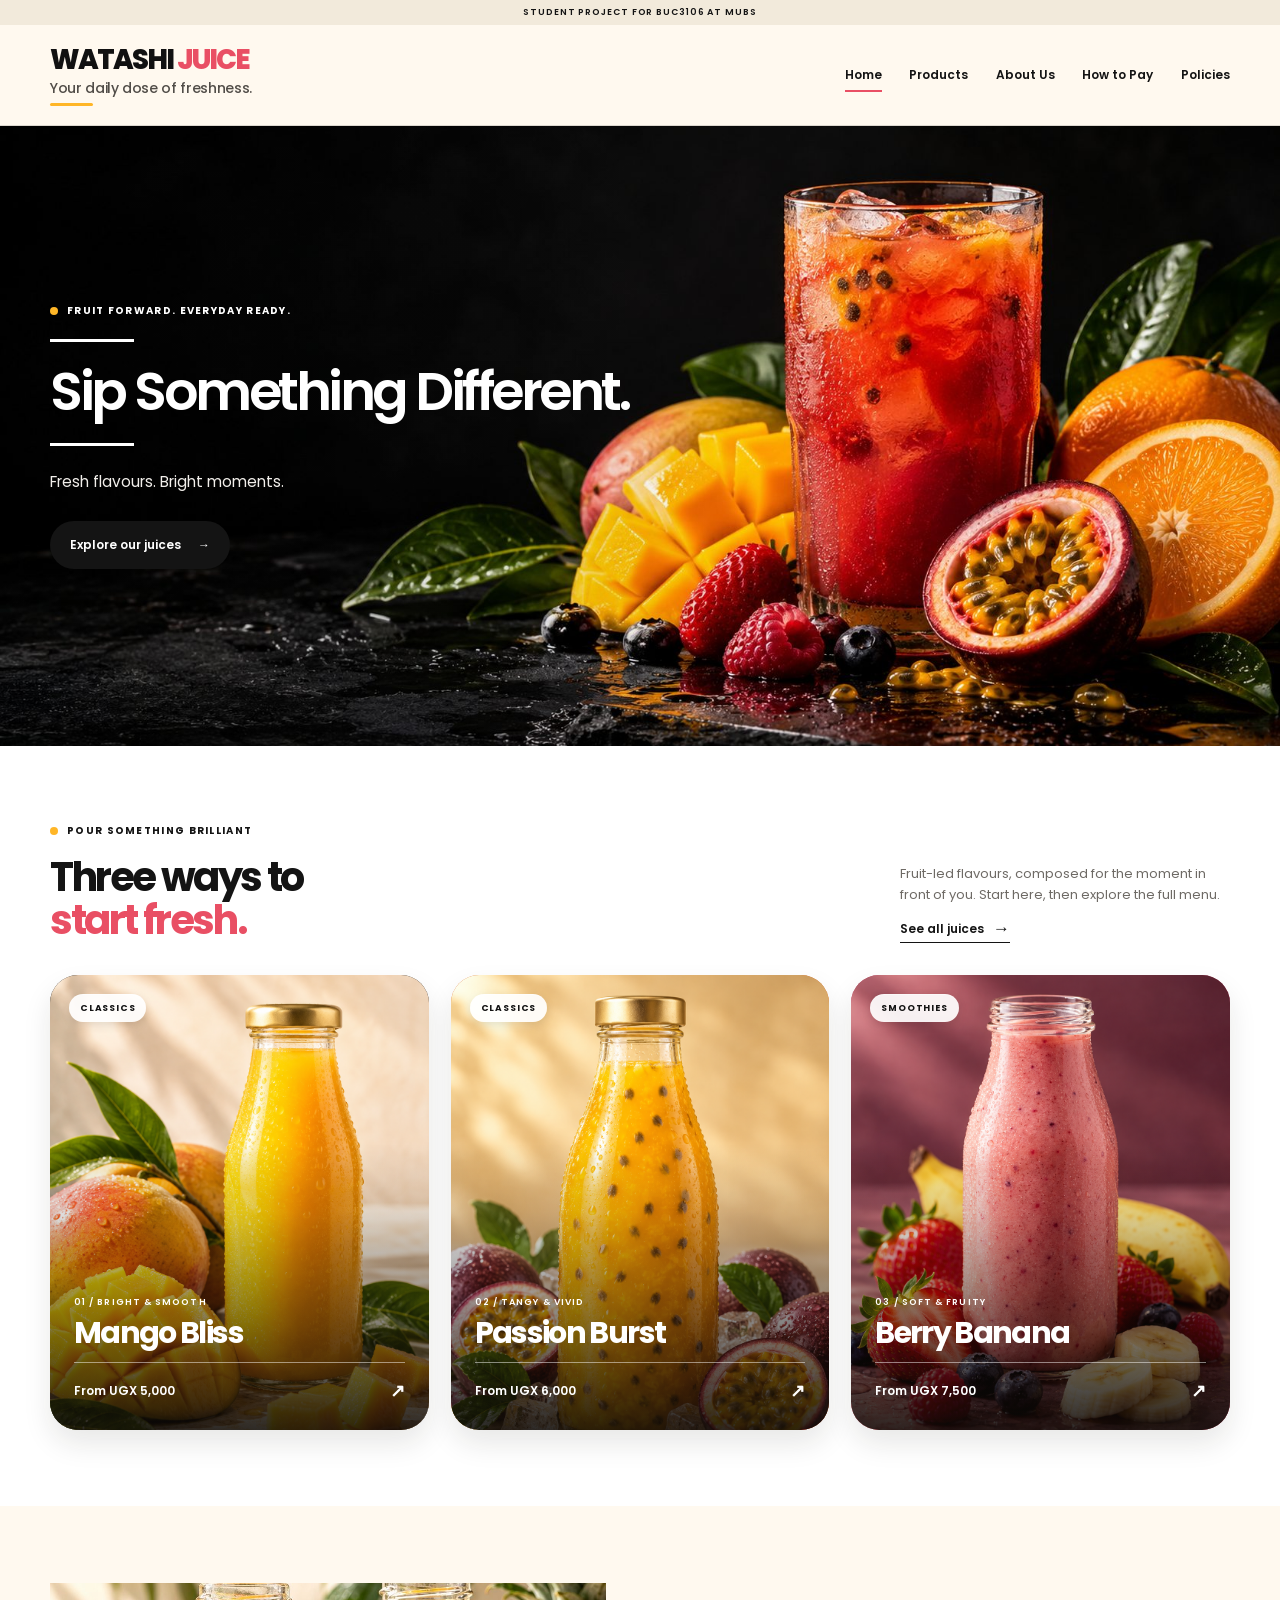
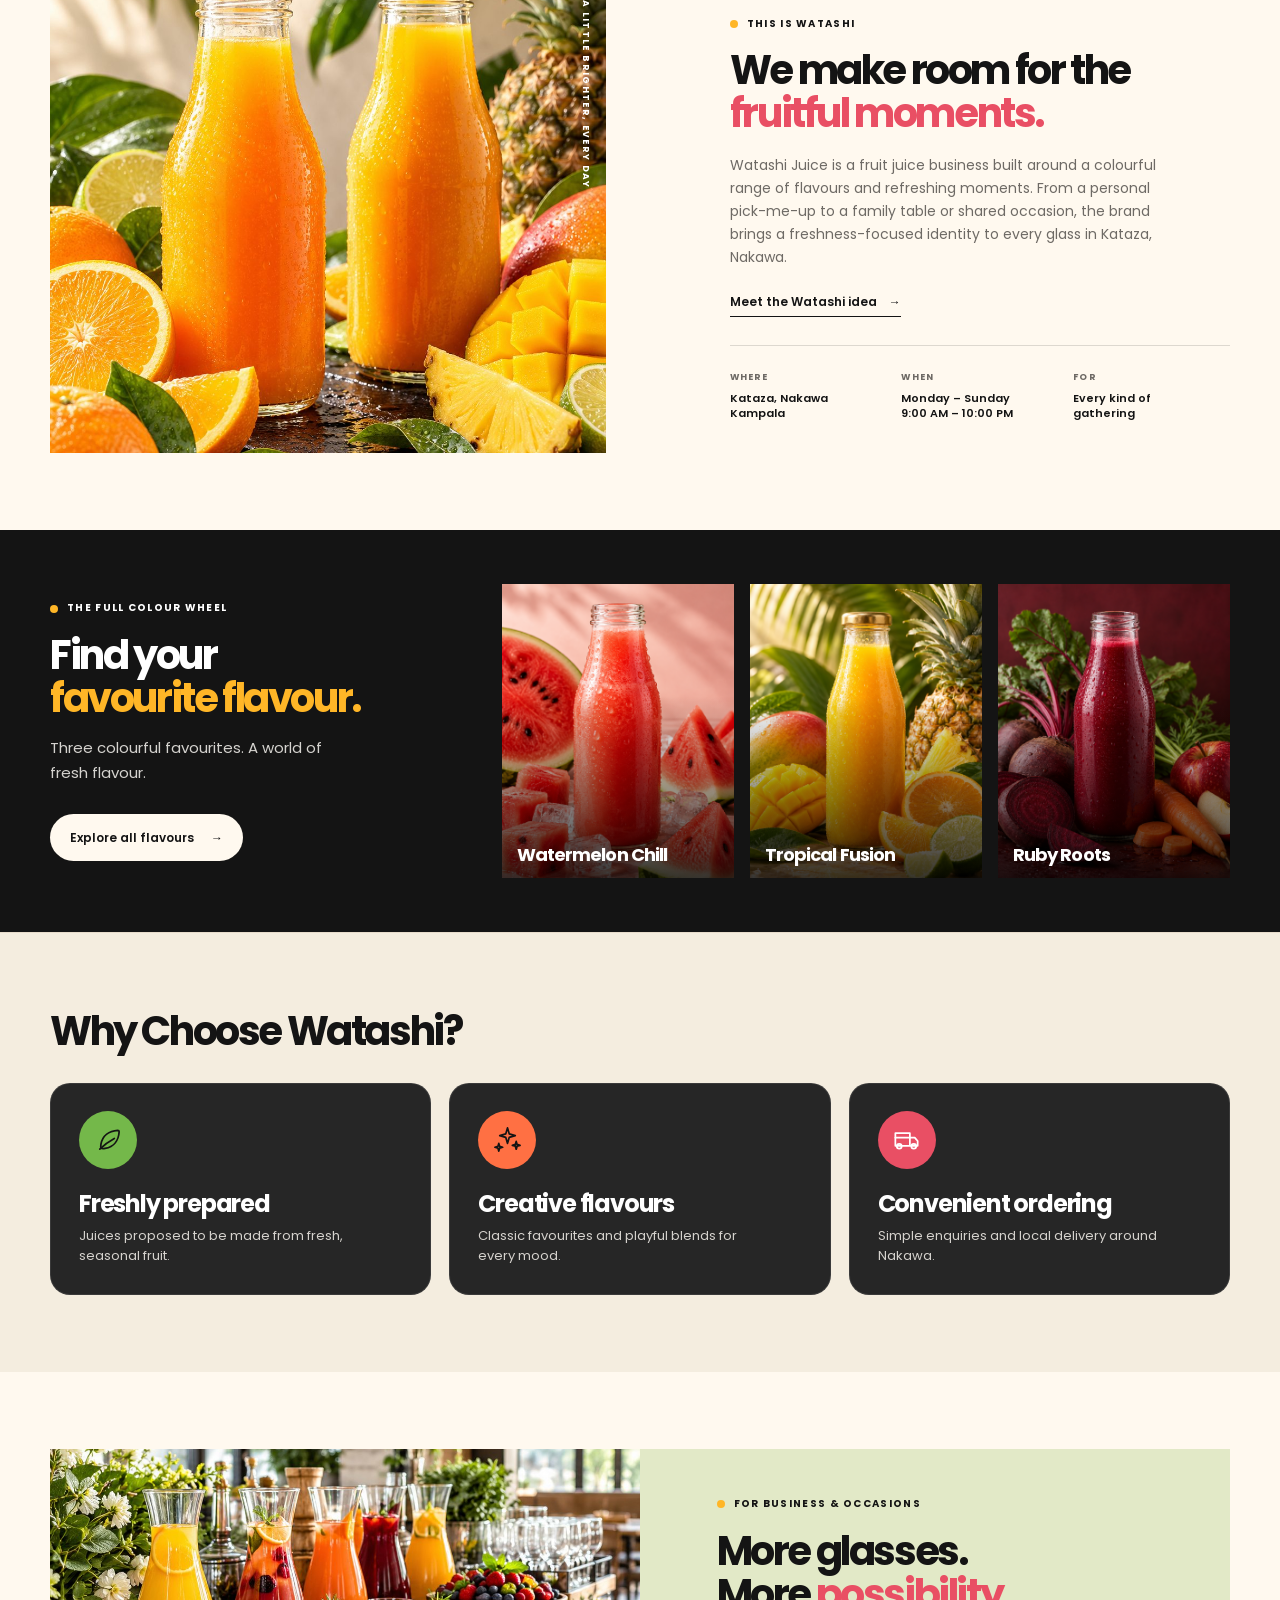
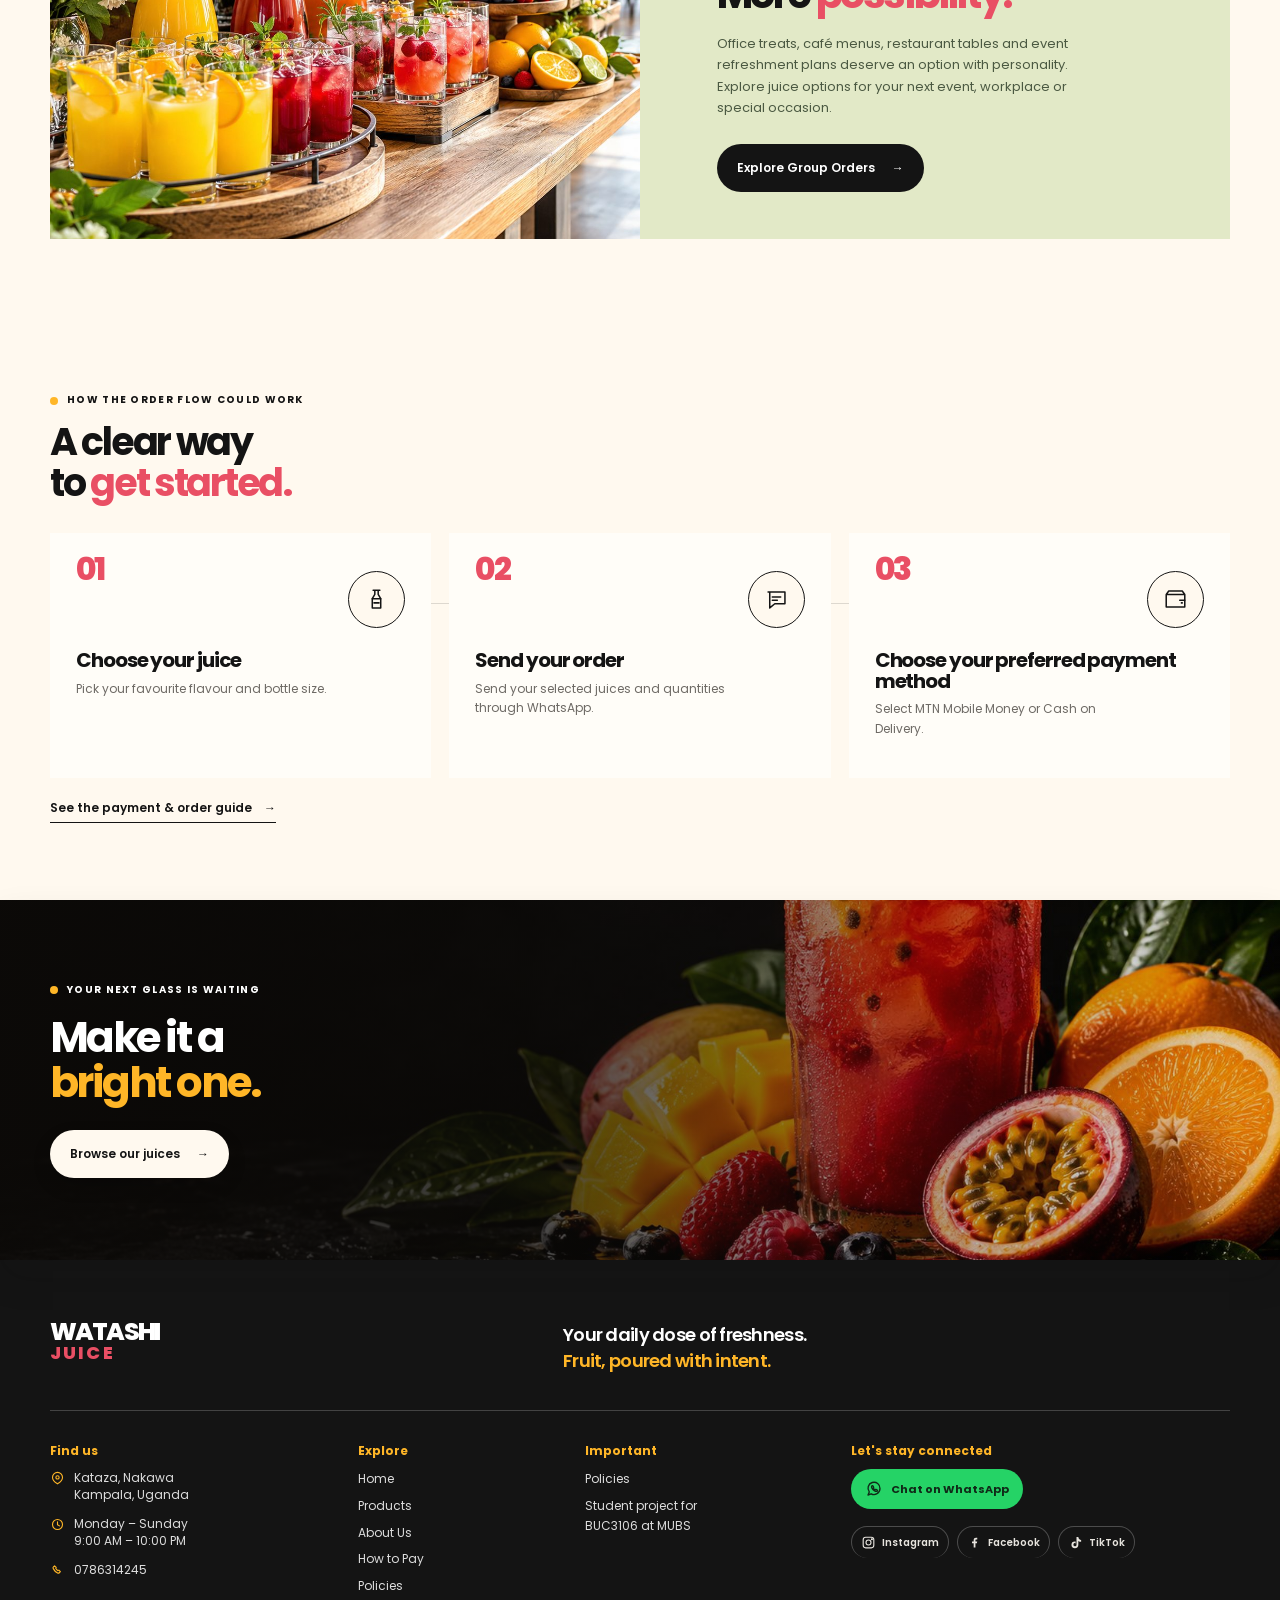
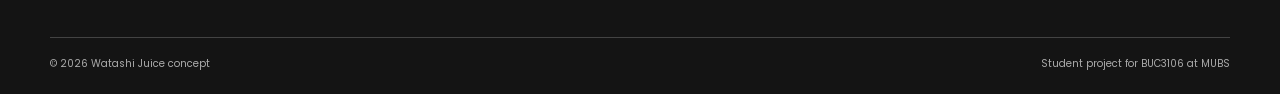
==== commit 6c4a33b8: "Add files via upload" ====
--- a/index.html
+++ b/index.html
@@ -32,7 +32,7 @@
         <h1 class="hero-title">Sip Something Different.</h1>
         <span class="hero-rule" aria-hidden="true"></span>
         <p class="hero-support">Fresh flavours. Bright moments.</p>
-        <div class="action-row"><a class="button button-dark" href="products.html">Explore our juices <span aria-hidden="true">&rarr;</span></a><a class="text-link" href="#how-it-works">How to order <span aria-hidden="true">&darr;</span></a></div>
+        <div class="action-row"><a class="button button-dark" href="products.html">Explore our juices <span aria-hidden="true">&rarr;</span></a></div>
       </div>
     </section>
 
@@ -54,7 +54,7 @@
 
     <section class="section supply-section"><div class="shell supply-panel"><figure class="supply-image"><img src="images/business-gathering.jpg" alt="An assortment of fruit juices arranged for a business or event gathering" loading="lazy"></figure><div><p class="eyebrow"><span></span> For business &amp; occasions</p><h2>More glasses.<br>More <i>possibility.</i></h2><p>Office treats, caf&eacute; menus, restaurant tables and event refreshment plans deserve an option with personality. Explore juice options for your next event, workplace or special occasion.</p><a class="button button-dark" href="products.html#bulk-orders">Explore Group Orders <span aria-hidden="true">&rarr;</span></a></div></div></section>
 
-    <section id="how-it-works" class="section refined-steps"><div class="shell"><div class="refined-step-heading"><p class="eyebrow"><span></span> How the order flow could work</p><h2>A clear way<br>to <i>get started.</i></h2></div><div class="refined-step-grid"><article><span class="journey-number">01</span><div class="journey-icon" aria-hidden="true"><svg viewBox="0 0 32 32"><path d="M8 12h16l-1.4 13H9.4L8 12Zm4-5h8M16 7v5"/></svg></div><h3>Choose your pour</h3><p>Explore flavour notes, sizes and proposed prices across the menu.</p></article><article><span class="journey-number">02</span><div class="journey-icon" aria-hidden="true"><svg viewBox="0 0 32 32"><path d="M6 7h20v14H14l-6 5V7Zm5 6h10M11 17h6"/></svg></div><h3>Ask with confidence</h3><p>Use the future approved contact route to check availability or bulk ideas.</p></article><article><span class="journey-number">03</span><div class="journey-icon" aria-hidden="true"><svg viewBox="0 0 32 32"><circle cx="16" cy="16" r="10"/><path d="m11.5 16 3 3 6-7"/></svg></div><h3>Confirm the details</h3><p>Receive a clear summary before any proposed payment or delivery is arranged.</p></article></div><a class="arrow-link steps-link" href="pay.html">See the payment &amp; order guide <span aria-hidden="true">&rarr;</span></a></div></section>
+    <section id="how-it-works" class="section refined-steps"><div class="shell"><div class="refined-step-heading"><p class="eyebrow"><span></span> How the order flow could work</p><h2>A clear way<br>to <i>get started.</i></h2></div><div class="refined-step-grid"><article><span class="journey-number">01</span><div class="journey-icon" aria-hidden="true"><svg viewBox="0 0 32 32"><path d="M12 5h8M14 5v5l-3 5v11h10V15l-3-5V5"/><path d="M11 15h10M13 20h6"/></svg></div><h3>Choose your juice</h3><p>Pick your favourite flavour and bottle size.</p></article><article><span class="journey-number">02</span><div class="journey-icon" aria-hidden="true"><svg viewBox="0 0 32 32"><path d="M6 7h20v14H14l-6 5V7Z"/><path d="M11 13h10M11 17h6"/></svg></div><h3>Send your order</h3><p>Send your selected juices and quantities through WhatsApp.</p></article><article><span class="journey-number">03</span><div class="journey-icon" aria-hidden="true"><svg viewBox="0 0 32 32"><path d="M5 10h22v15H5zM5 10l3-4h16l3 4"/><path d="M21 17h6M23 20h1"/></svg></div><h3>Choose your preferred payment method</h3><p>Select MTN Mobile Money or Cash on Delivery.</p></article></div><a class="arrow-link steps-link" href="pay.html">See the payment &amp; order guide <span aria-hidden="true">&rarr;</span></a></div></section>
 
     <section class="section final-pour"><div class="shell final-pour-box"><img src="images/closing-fruit-juice.jpg" alt="Vivid fruit juice with mango, passion fruit and berries on dark stone" loading="lazy"><div><p class="eyebrow"><span></span> Your next glass is waiting</p><h2>Make it a<br><i>bright one.</i></h2><a class="button button-cream" href="products.html">Browse our juices <span aria-hidden="true">&rarr;</span></a></div></div></section>
   </main>
--- a/style.css
+++ b/style.css
@@ -150,7 +150,6 @@
 .premium-home .photo-hero-content h1 i { color:var(--mango); }
 .premium-home .photo-hero-content>p:not(.eyebrow) { color:#f2efeb; }
 .premium-home .photo-hero-content .eyebrow { color:#fff; }
-.premium-home .photo-hero-content .text-link { border-color:#fff; }
 .premium-home .hero-location { color:#fff; }
 .premium-home .final-pour-box { width:100vw; margin-left:calc(50% - 50vw); }
 .premium-home .final-pour-box>div { padding-left:max(28px, calc((100vw - 1180px)/2)); padding-right:max(28px, calc((100vw - 1180px)/2)); }
